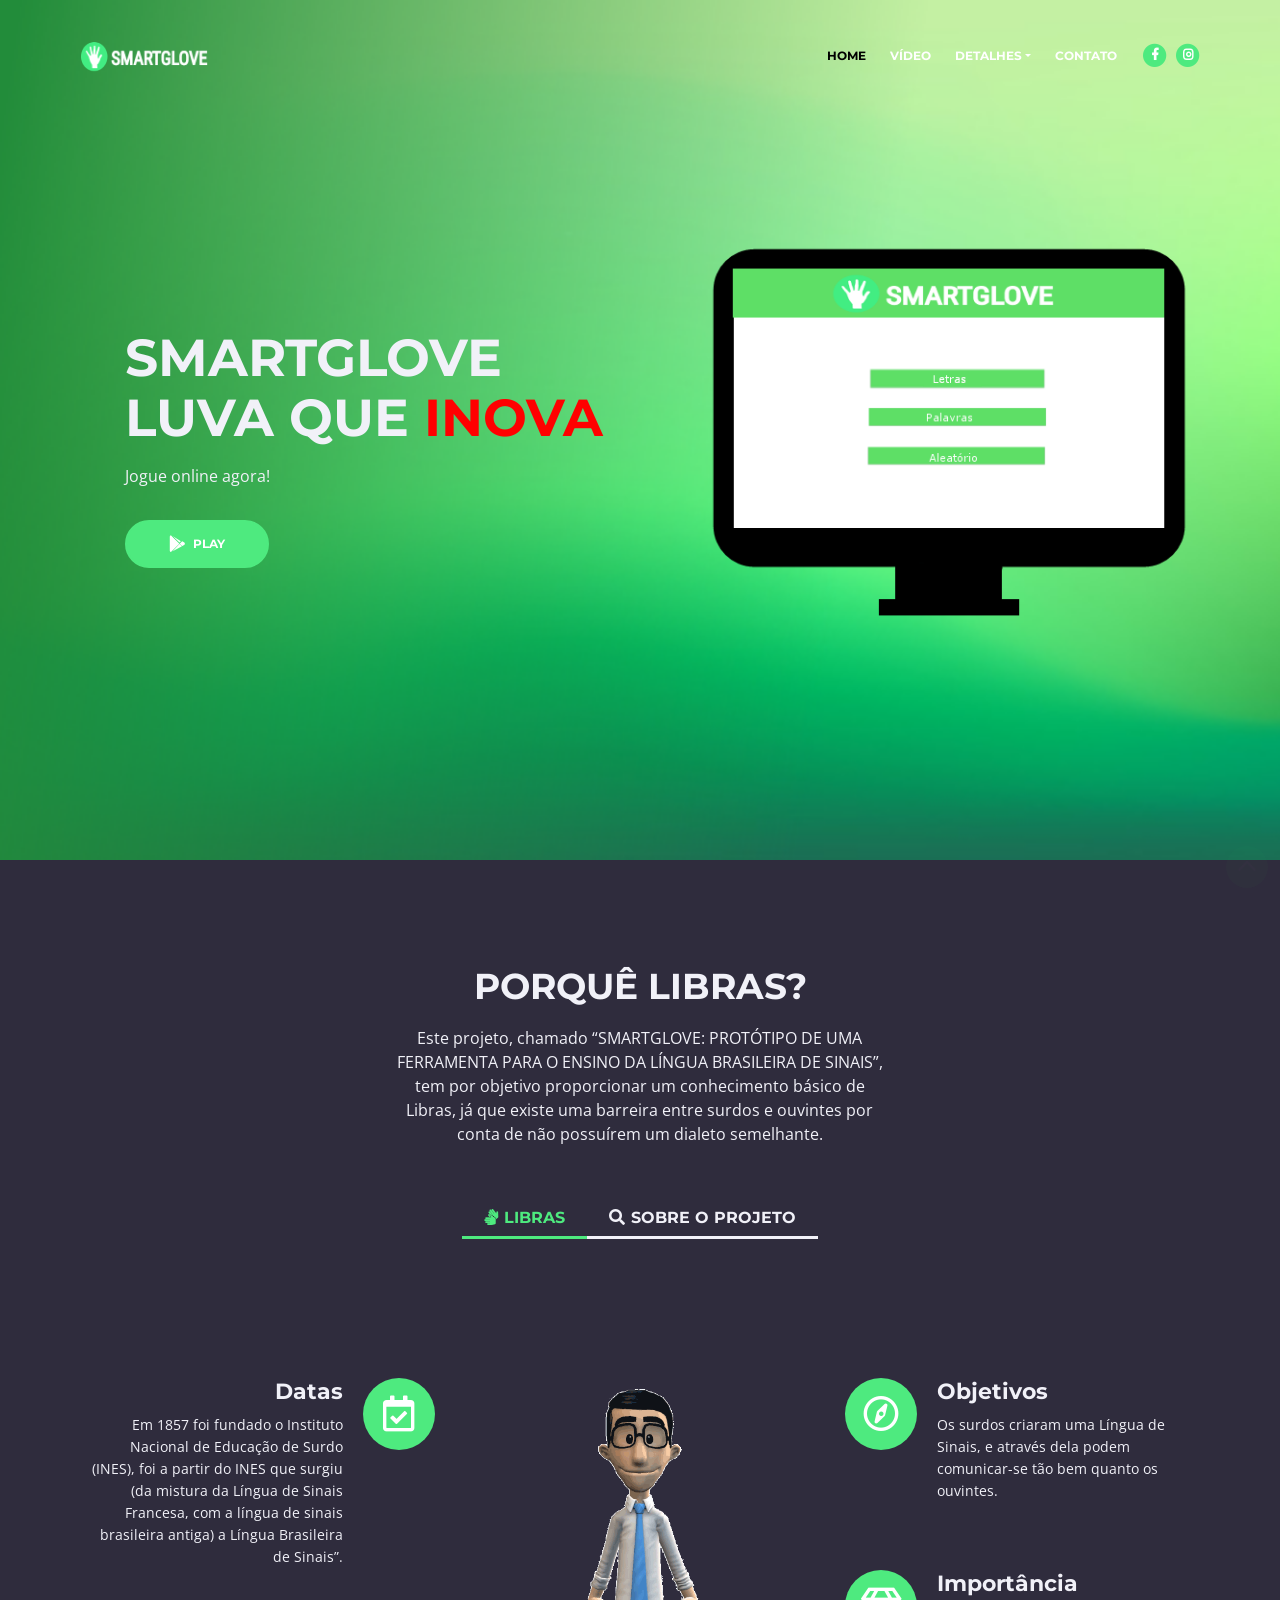
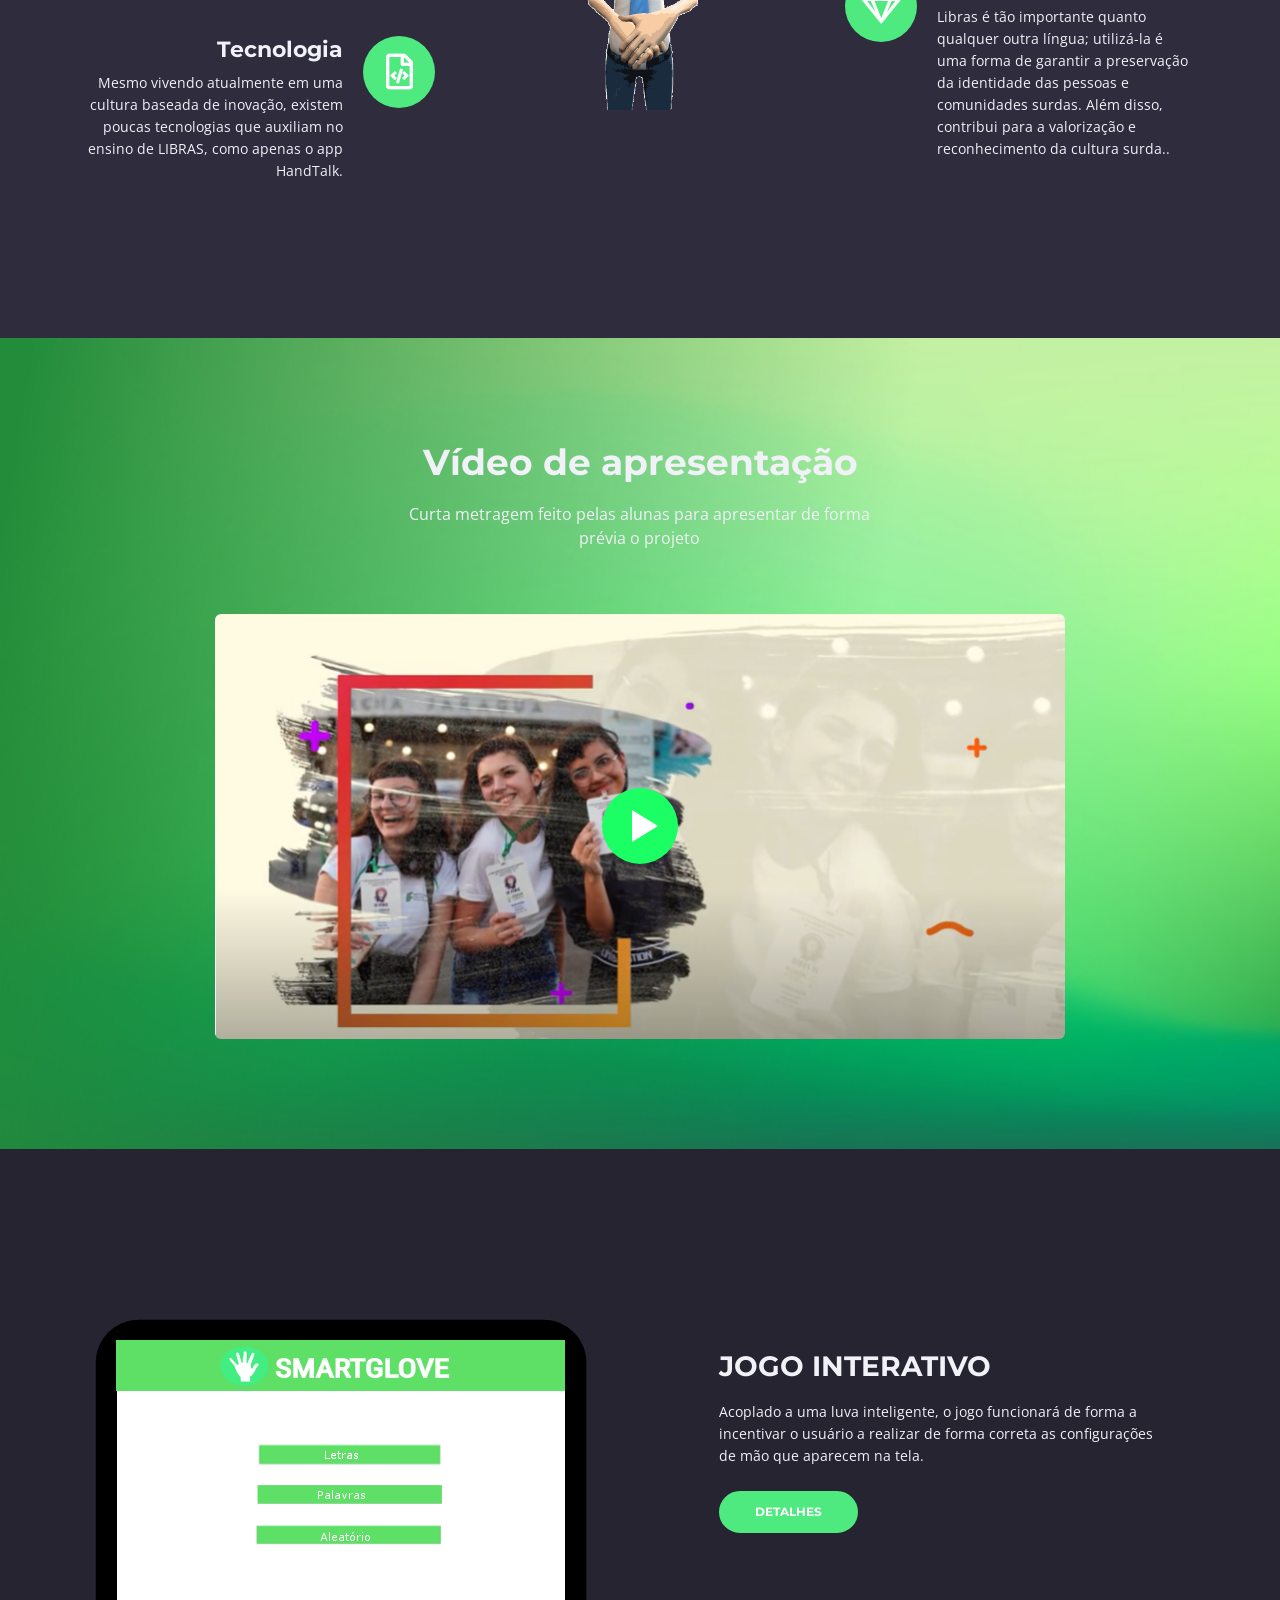
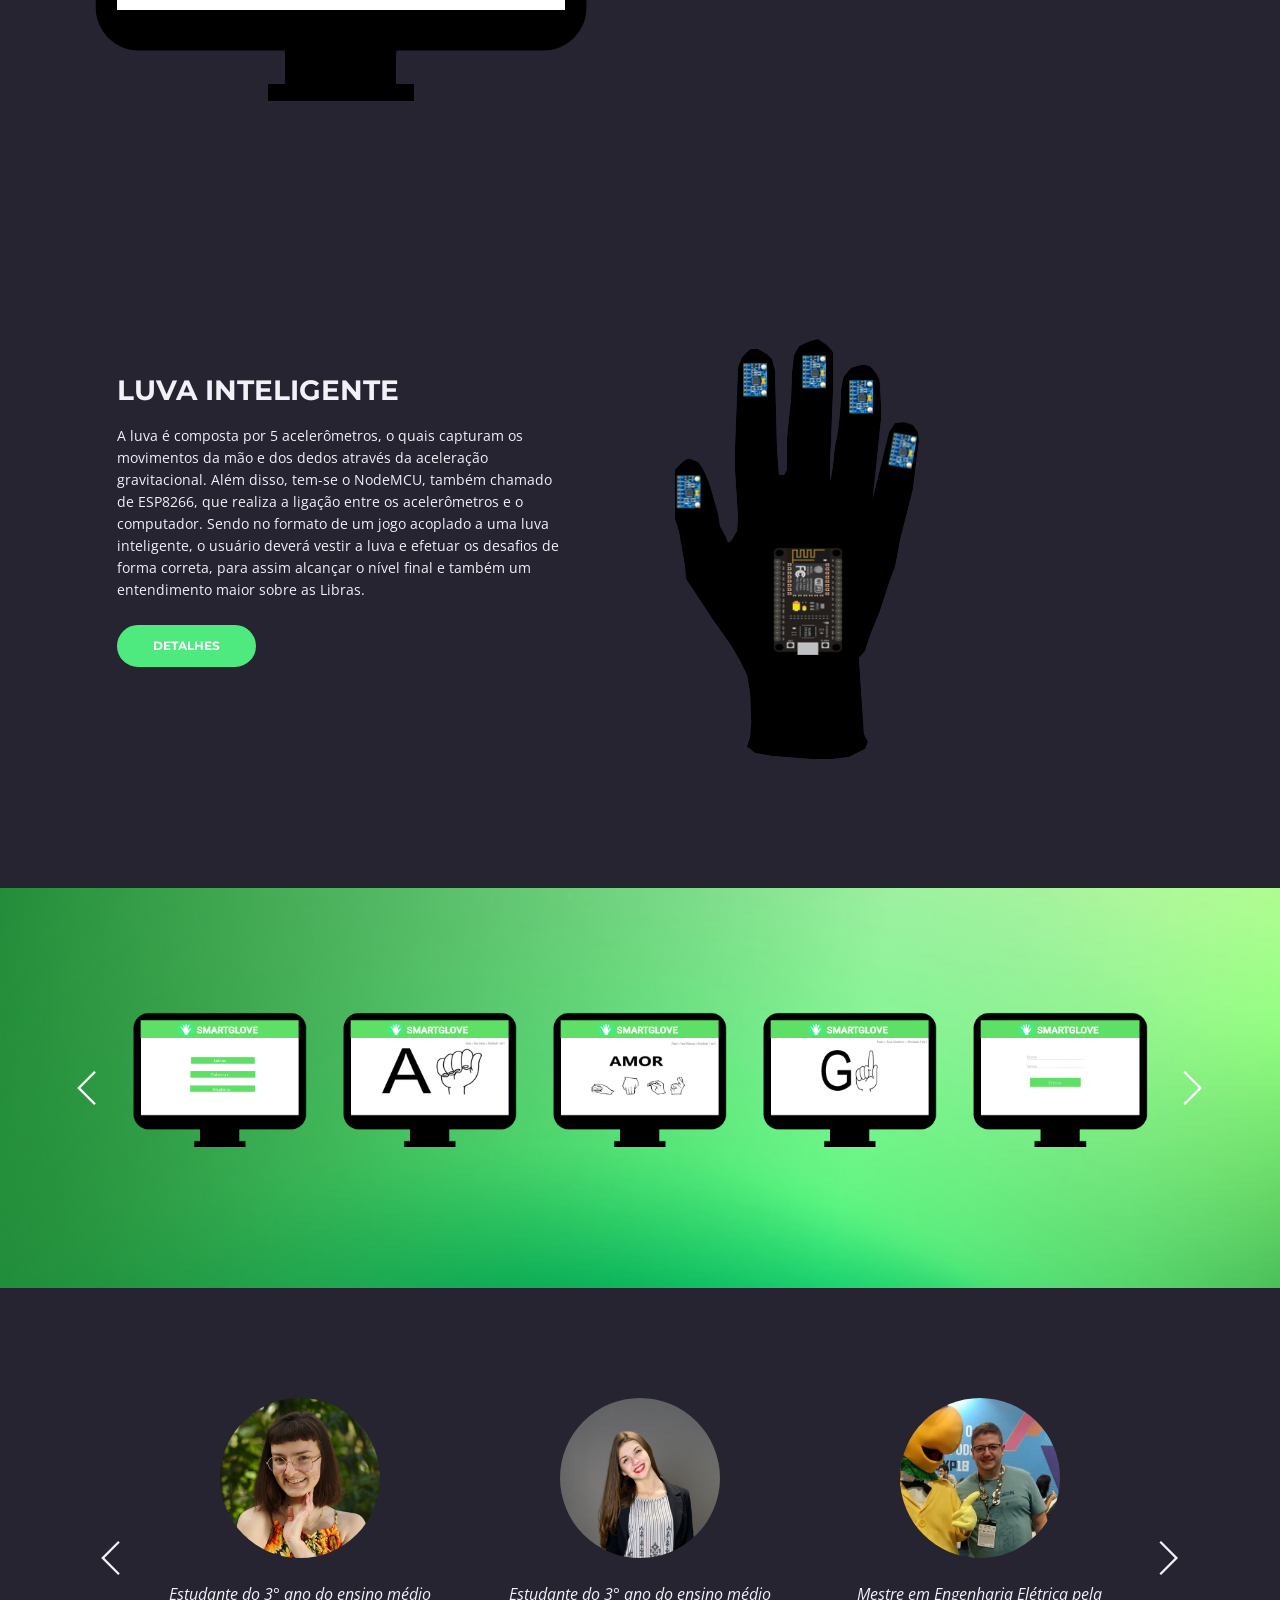
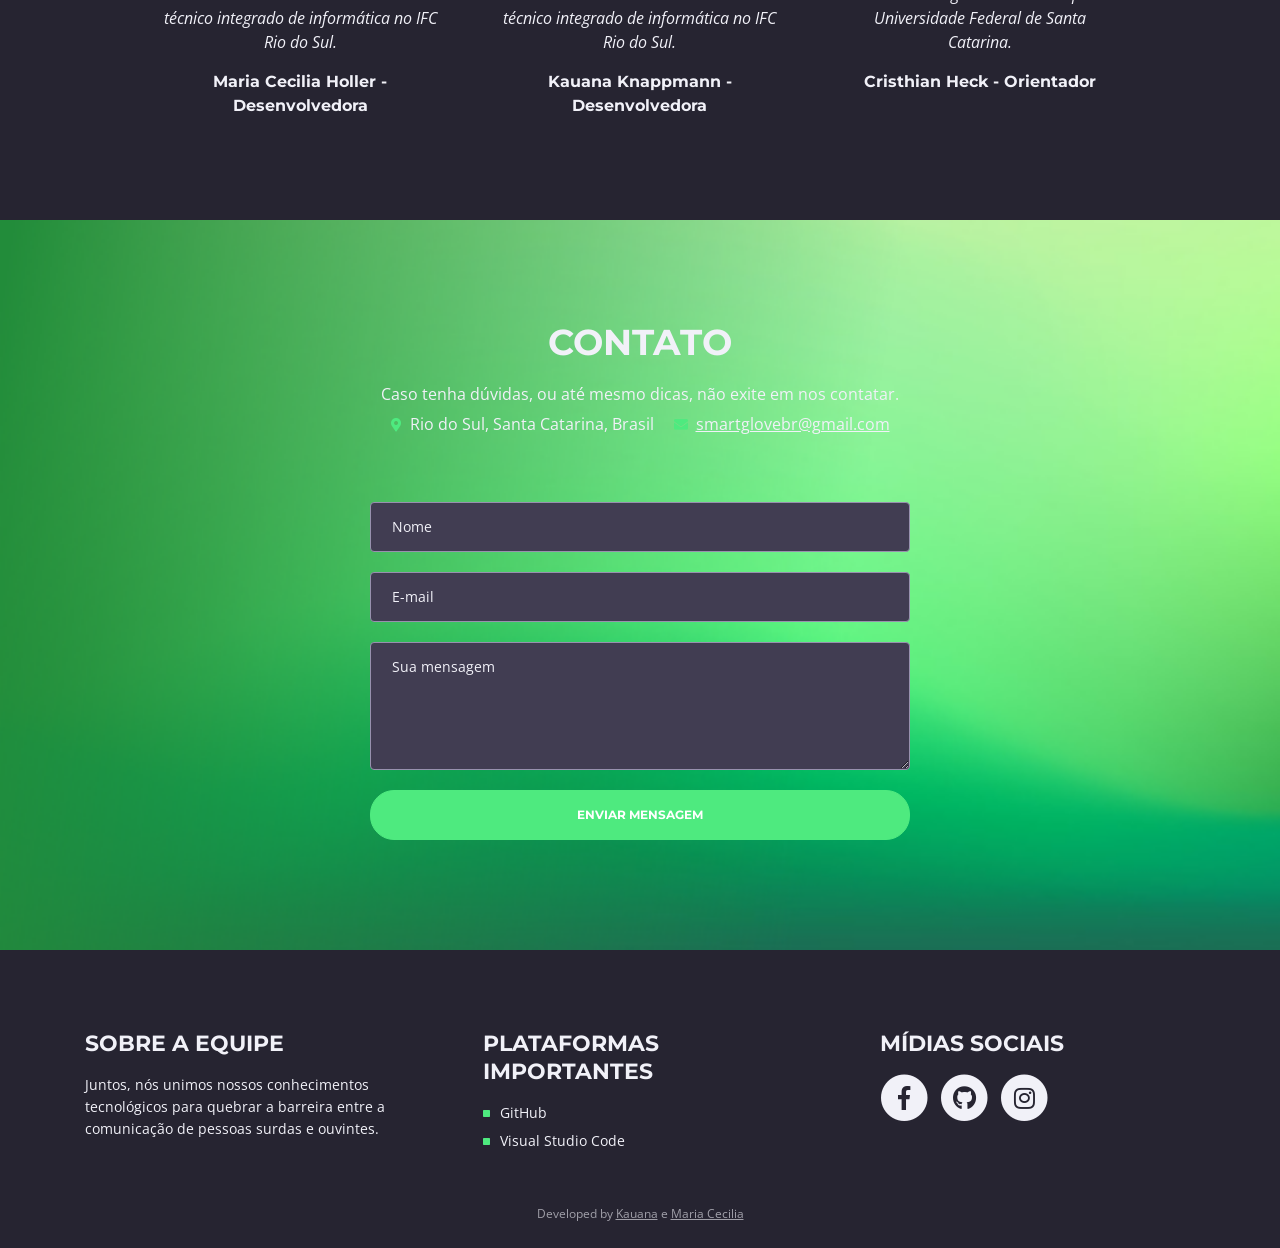
==== index.html @ 03b2d1e7 "TASK00082 teste" ====
﻿<!DOCTYPE html>
<html lang="pt-br">
<head>
    <meta charset="utf-8">
    <meta name="viewport" content="width=device-width, initial-scale=1, shrink-to-fit=no">

    <!-- SEO Meta Tags -->
    <meta name="description" content="Free mobile app HTML landing page template to help you build a great online presence for your app which will convert visitors into users">
    <meta name="author" content="Inovatik">

    <!-- OG Meta Tags to improve the way the post looks when you share the page on LinkedIn, Facebook, Google+ -->
	<meta property="og:site_name" content="" /> <!-- website name -->
	<meta property="og:site" content="" /> <!-- website link -->
	<meta property="og:title" content=""/> <!-- title shown in the actual shared post -->
	<meta property="og:description" content="" /> <!-- description shown in the actual shared post -->
	<meta property="og:image" content="" /> <!-- image link, make sure it's jpg -->
	<meta property="og:url" content="" /> <!-- where do you want your post to link to -->
	<meta property="og:type" content="article" />

    <!-- Website Title -->
    <title>SMARTGLOVE</title>

    <!-- Styles -->
    <link href="https://fonts.googleapis.com/css?family=Montserrat:400,600,700" rel="stylesheet">
    <link href="https://fonts.googleapis.com/css?family=Open+Sans:400,400i,700,700i" rel="stylesheet">
    <link href="css/bootstrap.css" rel="stylesheet">
    <link href="css/fontawesome-all.css" rel="stylesheet">
    <link href="css/swiper.css" rel="stylesheet">
	<link href="css/magnific-popup.css" rel="stylesheet">
	<link href="css/styles.css" rel="stylesheet">

	<!-- Favicon  -->
    <link rel="icon" href="images/Detalhes/GloveLogo.png">
</head>
<body data-spy="scroll" data-target=".fixed-top">

    <!-- Preloader -->
	<div class="spinner-wrapper">
        <div class="spinner">
            <div class="bounce1"></div>
            <div class="bounce2"></div>
            <div class="bounce3"></div>
        </div>
    </div>
    <!-- end of preloader -->


    <!-- Navbar -->
    <nav class="navbar navbar-expand-md navbar-dark navbar-custom fixed-top">
        <!-- Text Logo - Use this if you don't have a graphic logo -->
        <!-- <a class="navbar-brand logo-text page-scroll" href="index.html">Leno</a> -->

        <!-- Image Logo -->
        <a class="navbar-brand logo-image" href="index.html"><img src="images/LogoSite.png" alt="alternative" width="5000px"></a>

        <!-- Mobile Menu Toggle Button -->
        <button class="navbar-toggler" type="button" data-toggle="collapse" data-target="#navbarsExampleDefault" aria-controls="navbarsExampleDefault" aria-expanded="false" aria-label="Toggle navigation">
            <span class="navbar-toggler-awesome fas fa-bars"></span>
            <span class="navbar-toggler-awesome fas fa-times"></span>
        </button>
        <!-- end of mobile menu toggle button -->

        <div class="collapse navbar-collapse" id="navbarsExampleDefault">
            <ul class="navbar-nav ml-auto">
                <li class="nav-item">
                    <a class="nav-link page-scroll" href="#header">HOME <span class="sr-only">(current)</span></a>
                </li>
                <!-- <li class="nav-item">
                    <a class="nav-link page-scroll" href="#features">DETALHES</a>
                </li> -->
                <li class="nav-item">
                    <a class="nav-link page-scroll" href="#preview">VÍDEO</a>
                </li>

                <!-- Dropdown Menu -->
                <li class="nav-item dropdown">
                    <a class="nav-link dropdown-toggle page-scroll" href="#details" id="navbarDropdown" role="button" aria-haspopup="true" aria-expanded="false">DETALHES</a>
                    <div class="dropdown-menu" aria-labelledby="navbarDropdown">
                        <!-- <a class="dropdown-item" href="galeria.html"><span class="item-text">GALERIA</span></a> -->
                        <div class="dropdown-items-divide-hr"></div>
                        <a class="dropdown-item" href="Jogo/homeJogo.html"><span class="item-text">JOGAR</span></a>
                    </div>
                </li>
                <!-- end of dropdown menu -->

                <li class="nav-item">
                    <a class="nav-link page-scroll" href="#contact">CONTATO</a>
                </li>
            </ul>
            <span class="nav-item social-icons">
                <span class="fa-stack">
                    <a href="https://www.facebook.com/smartglovebr/">
                        <i class="fas fa-circle fa-stack-2x"></i>
                        <i class="fab fa-facebook-f fa-stack-1x"></i>
                    </a>
                </span>
                <span class="fa-stack">
                    <a href="https://www.instagram.com/smartglovebr/?hl=pt-br">
                        <i class="fas fa-circle fa-stack-2x"></i>
                        <i class="fab fa-instagram fa-stack-1x"></i>
                    </a>
                </span>
            </span>
        </div>
    </nav> <!-- end of navbar -->
    <!-- end of navbar -->


    <!-- Header -->
    <header id="header" class="header">
        <div class="header-content">
            <div class="container">
                <div class="row">
                    <div class="col-lg-6">
                        <div class="text-container">
                            <h1>SMARTGLOVE <br>LUVA QUE <span id="js-rotating" style="color:red;">EDUCA, INOVA, AJUDA</span></h1>
                            <p class="p-large">Jogue online agora!</p><!--SMARTGLOVE é uma luva que auxilía no ensino da Língua Brasileira de Sinais através de um jogo. -->
                            <a class="btn-solid-lg page-scroll" href="Jogo/homeJogo.html"><i class="fab fa-google-play"></i>PLAY</a>
                        </div>
                    </div> <!-- end of col -->
                    <div class="col-lg-6">
                        <div class="image-container">
                            <img class="img-fluid" src="images/Detalhes/teste2.jpg" alt="alternative" width="3000px">
                        </div> <!-- end of image-container -->
                    </div> <!-- end of col -->
                </div> <!-- end of row -->
            </div> <!-- end of container -->
        </div> <!-- end of header-content -->
    </header> <!-- end of header -->
    <!-- end of header -->


    <!-- Features -->
    <div id="features" class="tabs">
        <div class="container">
            <div class="row">
                <div class="col-lg-12">
                    <h2>PORQUÊ LIBRAS?</h2>
                    <div class="p-heading p-large">Este projeto, chamado “SMARTGLOVE: PROTÓTIPO DE UMA FERRAMENTA PARA O ENSINO DA LÍNGUA BRASILEIRA DE SINAIS”, tem por objetivo proporcionar um conhecimento básico de Libras, já que existe uma barreira entre surdos e ouvintes por conta de não possuírem um dialeto semelhante. </div>
                </div> <!-- end of col -->
            </div> <!-- end of row -->
            <div class="row">

                <!-- Tabs Links -->
                <ul class="nav nav-tabs" id="lenoTabs" role="tablist">
                    <li class="nav-item">
                        <a class="nav-link active" id="nav-tab-1" data-toggle="tab" href="#tab-1" role="tab" aria-controls="tab-1" aria-selected="true"><i class="fas fa-sign-language"></i>LIBRAS</a>
                    </li>
                    <li class="nav-item">
                        <a class="nav-link" id="nav-tab-2" data-toggle="tab" href="#tab-2" role="tab" aria-controls="tab-2" aria-selected="false"><i class="fas fa-search"></i>SOBRE O PROJETO</a>
                    </li>
                </ul>
                <!-- end of tabs links -->


                <!-- Tabs Content-->
                <div class="tab-content" id="lenoTabsContent">

                    <!-- Tab -->
                    <div class="tab-pane fade show active" id="tab-1" role="tabpanel" aria-labelledby="tab-1">
                        <div class="container">
                            <div class="row">

                                <!-- Icon Cards Pane -->
                                <div class="col-lg-4">
                                    <div class="card left-pane first">
                                        <div class="card-body">
                                            <div class="text-wrapper">
                                                <h4 class="card-title">Datas</h4>
                                                <p>Em 1857 foi fundado o Instituto Nacional de Educação de Surdo (INES), foi a partir do INES que surgiu (da mistura da Língua de Sinais Francesa, com a língua de sinais brasileira antiga) a Língua Brasileira de Sinais”.</p>
                                            </div>
                                            <div class="card-icon">
                                                <i class="far fa-calendar-check"></i>
                                            </div>
                                        </div>
                                    </div>
                                    <div class="card left-pane">
                                        <div class="card-body">
                                            <div class="text-wrapper">
                                                <h4 class="card-title">Tecnologia</h4>
                                                <p>Mesmo vivendo atualmente em uma cultura baseada de inovação, existem poucas tecnologias que auxiliam no ensino de LIBRAS, como apenas o app HandTalk.</p>
                                            </div>
                                            <div class="card-icon">
                                                <i class="far fa-file-code"></i>
                                            </div>
                                        </div>
                                    </div>
                                </div>
                                <!-- end of icon cards pane -->

                                <!-- Image Pane -->
                                <div class="col-lg-4">
                                    <br><br><br>
                                    <img class="img-fluid" src="images/Detalhes/source.gif" alt="alternative">
                                </div>
                                <!-- end of image pane -->

                                <!-- Icon Cards Pane -->
                                <div class="col-lg-4">
                                    <div class="card right-pane first">
                                        <div class="card-body">
                                            <div class="card-icon">
                                                <i class="far fa-compass"></i>
                                            </div>
                                            <div class="text-wrapper">
                                                <h4 class="card-title">Objetivos</h4>
                                                <p>Os surdos criaram uma Língua de Sinais, e através dela podem comunicar-se tão bem quanto os ouvintes.</p>
                                            </div>
                                        </div>
                                    </div>
                                    <div class="card right-pane">
                                        <div class="card-body">
                                            <div class="card-icon">
                                                <i class="far fa-gem"></i>
                                            </div>
                                            <div class="text-wrapper">
                                                <h4 class="card-title">Importância</h4>
                                                <p>Libras é tão importante quanto qualquer outra língua; utilizá-la é uma forma de garantir a preservação da identidade das pessoas e comunidades surdas. Além disso, contribui para a valorização e reconhecimento da cultura surda..</p>
                                            </div>
                                        </div>
                                    </div>
                                </div>
                                <!-- end of icon cards pane -->

                            </div> <!-- end of row -->
                        </div> <!-- end of container -->
                    </div> <!-- end of tab-pane -->
                    <!-- end of tab -->

                    <!-- Tab -->
                    <div class="tab-pane fade" id="tab-2" role="tabpanel" aria-labelledby="tab-2">
                        <div class="container">
                            <div class="row">

                                <!-- Image Pane -->
                                <div class="col-md-4">
                                    <br><br><br><br><br><br>
                                    <img class="img-fluid" src="images/FotoDuplaStand.jpg" alt="alternative">
                                </div>
                                <!-- end of image pane -->

                                <!-- Text And Icon Cards Area -->
                                <div class="col-md-8">
                                    <div class="text-area">
                                        <h3>SMARTGLOVE NA TEORIA E NA PRÁTICA</h3>
                                        <p>Visto que é evidente a necessidade do ensinamento da Língua Brasileira de Sinais, o projeto trata como desafio principal auxiliar no melhoramento das condições dos estudantes com deficiência auditiva.</p>
                                    </div> <!-- end of text-area -->

                                    <div class="icon-cards-area">
                                            <div class="card">
                                                <div class="card-icon">
                                                    <i class="fas fa-trophy"></i>
                                                </div>
                                                <div class="card-body">
                                                    <h4 class="card-title">Conquistas</h4>
                                                    <p>Participaram em cerca de 7 feiras durante dois anos, ganhando prêmios referentes a mulheres na ciência, e também 2° e 3° lugares na área da Engenharia em feiras como FEBIC, MOSTRATEC, FeNaDANTE, FBJC, entre outras.</p>
                                                </div>
                                            </div>
                                            <div class="card">
                                                <div class="card-icon">
                                                    <i class="far fa-bookmark"></i>
                                                </div>
                                                <div class="card-body">
                                                    <h4 class="card-title">Como funciona</h4>
                                                    <p>Esta ferramenta servirá para proporcionar, de forma educativa, um jogo interativo que funcionará através de uma luva, para que o usuário desenvolver conhecimento básico de Libras.</p>
                                                </div>
                                            </div>
                                            <div class="card">
                                                <div class="card-icon">
                                                    <i class="far fa-calendar-check"></i>
                                                </div>
                                                <div class="card-body">
                                                    <h4 class="card-title">Criação</h4>
                                                    <p>O projeto foi iniciado no ano de 2019, no Instituto Federal Catarinense Campus Rio do Sul. Atualmente ele passa por mudanças na sua funcionalidade por conta da pandemia, deixando de lado o uso da luva.</p>
                                                </div>
                                            </div>
                                            <div class="card">
                                                <div class="card-icon">
                                                    <i class="far fa-file-code"></i>
                                                </div>
                                                <div class="card-body">
                                                    <h4 class="card-title">Desenvolvimento</h4>
                                                    <p>Seu desenvolvimento fez o uso de diferentes ferramentas, como VScode, MySQL, GitHub, Arduino, entre outros.</p>
                                                </div>
                                            </div>
                                    </div> <!-- end of icon cards area -->
                                </div> <!-- end of col-md-8 -->
                                <!-- end of text and icon cards area -->

                            </div> <!-- end of row -->
                        </div> <!-- end of container -->
                    </div> <!-- end of tab-pane -->
                    <!-- end of tab -->


                </div> <!-- end of tab-content -->
                <!-- end of tabs content -->

            </div> <!-- end of row -->
        </div> <!-- end of container -->
    </div> <!-- end of tabs -->
    <!-- end of features -->


    <!-- Video -->
    <div id="preview" class="basic-1">
        <div class="container">
            <div class="row">
                <div class="col-lg-12">
                    <h2>Vídeo de apresentação</h2>
                    <div class="p-heading p-large">Curta metragem feito pelas alunas para apresentar de forma prévia o projeto</div>
                </div> <!-- end of col -->
            </div> <!-- end of row -->
            <div class="row">
                <div class="col-lg-12">

                    <!-- Video Preview -->
                    <div class="image-container">
                        <div class="video-wrapper">
                            <a class="popup-youtube" href="https://www.youtube.com/watch?v=w78BDfuRp3U" data-effect="fadeIn">
                                <img class="img-fluid" src="images/video-frame.jpg" alt="alternative">
                                <span class="video-play-button">
                                    <span></span>
                                </span>
                            </a>
                        </div> <!-- end of video-wrapper -->
                    </div> <!-- end of image-container -->
                    <!-- end of video preview -->

                </div> <!-- end of col -->
            </div> <!-- end of row -->
        </div> <!-- end of container -->
    </div> <!-- end of basic-1 -->
    <!-- end of video -->

<!-- Jogo -->
    <!-- Details 1 -->
    <div id="details" class="basic-2">
        <div class="container">
            <div class="row">
                <div class="col-lg-6">
                    <img class="img-fluid" src="images/Detalhes/teste2.jpg" alt="alternative"><!-- apresentação de elementos do jogo -->
                </div> <!-- end of col -->
                <div class="col-lg-6">
                    <div class="text-container">
                        <h3>JOGO INTERATIVO</h3>
                        <p>Acoplado a uma luva inteligente, o jogo funcionará de forma a incentivar o usuário a realizar 
                            de forma correta as configurações de mão que aparecem na tela.</p>
                        <a class="btn-solid-reg popup-with-move-anim" href="#details-lightbox-1">DETALHES</a>
                    </div> <!-- end of text-container -->
                </div> <!-- end of col -->
            </div> <!-- end of row -->
        </div> <!-- end of container -->
    </div> <!-- end of basic-2 -->
    <!-- end of details 1 -->

<!-- Luva -->
    <!-- Details 2 -->
    <div class="basic-3">
        <div class="second">
            <div class="container">
                <div class="row">
                    <div class="col-lg-6">
                        <div class="text-container">
                            <h3>LUVA INTELIGENTE</h3>
                            <p>A luva é composta por 5 acelerômetros, o quais capturam os
                              movimentos da mão e dos dedos através da aceleração gravitacional. Além disso, tem-se  
                              o NodeMCU, também chamado de ESP8266, que realiza a ligação entre os acelerômetros e o computador.
                              Sendo no formato de um jogo acoplado a uma luva inteligente, o usuário deverá vestir a luva e efetuar os desafios de forma correta, para assim alcançar o nível final e também um entendimento maior sobre as Libras.
                            </p>
                            <a class="btn-solid-reg popup-with-move-anim" href="#details-lightbox-2">DETALHES</a>
                        </div> <!-- end of text-container -->
                    </div> <!-- end of col -->
                    <div class="col-lg-6">
                        <img class="img-fluid" src="images/Luva/luvaSemConectores.jpg" alt="alternative">
                    </div> <!-- end of col -->
                </div> <!-- end of row -->
            </div> <!-- end of container -->
        </div> <!-- end of second -->
    </div> <!-- end of basic-3 -->
    <!-- end of details 2 -->

    <!-- Details Lightboxes -->
	<!-- Lightbox -->
	<div id="details-lightbox-1" class="lightbox-basic zoom-anim-dialog mfp-hide">
		<div class="row">
			<button title="Close (Esc)" type="button" class="mfp-close x-button">×</button>
			<div class="col-lg-6">
				<h3>Nível Alfabeto</h3>
				<hr>
                <p>Alfabeto é nome escolhido para representar o nível fácil do jogo. Nele serão proporcionadas letras do alfabeto manual em Libras para que o jogador aprenda o essencial.</p>
                <ul>
                    <li>
                        <p>O jogador deverá efetuar 5 configurações corretamente para passar de nível.</p>
                    </li>
                </ul>
                <img class="img-fluid" src="images/Detalhes/teste3.png" style="width: 70%; display: block; margin-left: auto; margin-right: auto " alt="alternative">
            </div>

            <div class="col-lg-6">
                    <h3>Nível Palavras</h3>
                    <hr>
                    <p>Palavras será o nível mediano de complexibilidade, onde o jogo fará com que o jogador exerça o uso das letras aprendidas no nível anterior para formar palavras.</p>
                    <ul>
                        <li>
                            <p>O jogador deverá efetuar 5 palavras corretamente para passar de nível.</p>
                        </li>
                    </ul>
                    <img class="img-fluid" src="images/Detalhes/teste4.png" style="width: 70%; display: block; margin-left: auto; margin-right: auto " alt="alternative">
            </div>

			<div class="col-lg-12">
            
                <h3>Nível Aleatório</h3>
                <hr>
                <p>No último nível o jogo exibirá tanto letras quanto palavras, exigindo um esforço e atenção maior do jogador para concluir sua partida.</p>
                <br>
                <ul>
                    <li>
                        <p>Com isso, torna-se possível avaliar o desempenho dos jogadores no reconhecimento 
                            de sinais, trazendo a existência de uma interação entre pessoas com diferentes 
                            características comunicativas.
                        </p>
                    </li>
                </ul>
                
              
                
                <img class="img-fluid" class="col-lg-6" src="images/Detalhes/teste5.png" style="width: 50%; display: block; margin-left: auto; margin-right: auto " alt="alternative">
                
                
            </div>
		</div> <!-- end of row -->
    </div> <!-- end of lightbox-basic -->
    <!-- end of lightbox -->

    <!-- Lightbox -->
    <div id="details-lightbox-2" class="lightbox-basic zoom-anim-dialog mfp-hide">
		<div class="row">
			<button title="Close (Esc)" type="button" class="mfp-close x-button">×</button>
			<div class="col-lg-6">
                
            <!-- </div> 
            <div class="col-lg-6"> -->
                <h3>Acelerômetro</h3>
				<hr>
                <p>Este componete detecta a posição e os movimentos da mão e dos dedos do usuário da luva.</p>
                <ul>
                    <li>
                        <p>Para o projeto foi necessário a utilização de 5 acelerômetros.</p>
                    </li>
                </ul>
                <img class="img-fluid" src="images/acelerometro.png" style="width: 30%; display: block; margin-left: auto; margin-right: auto " alt="alternative">
                </div>
			<div class="col-lg-6">
				
               
			
                <h3>NodeMCU - ESP8266</h3>
                <hr>
                <p>Este componente interliga os 5 acelerômetros com o computador.</p>
                <br>
                <ul>
                    <li>
                        <p>No futuro, o componente será conectado via WiFi, evitando o uso do cabo USB e podendo carregar consigo uma fonte de energia.</p>
                    </li>
                </ul>
            
                
                <img class="img-fluid" src="images/nodemcu.png" style="width: 50%; display: block; margin-left: auto; margin-right: auto " alt="alternative">
            </div>
		</div> <!-- end of row -->
    </div> <!-- end of lightbox-basic -->
    <!-- end of lightbox -->
    <!-- end of details lightboxes -->


    <!-- Screenshots -->
    <div class="slider-2">
        <div class="container">
            <div class="row">
                <div class="col-lg-12">

                    <!-- Image Slider -->
                    <div class="slider-container">
                        <div class="swiper-container image-slider">
                            <div class="swiper-wrapper">

                                <!-- Slide de passos a serem seguidos-->
                                <div class="swiper-slide">
                                    <a href="images/Detalhes/teste1.png" class="popup-link"  data-effect="fadeIn"><!--screenshot-1.png-->
                                        <img class="img-fluid" src="images/Detalhes/teste1.png" alt="alternative">
                                    </a>
                                </div>
                                <!-- end of slide -->

                                <!-- Slide -->
                                <div class="swiper-slide">
                                    <a href="images/Detalhes/teste2.jpg" class="popup-link" data-effect="fadeIn"><!--screenshot-2.png-->
                                        <img class="img-fluid" src="images/Detalhes/teste2.jpg" alt="alternative">
                                    </a>
                                </div>
                                <!-- end of slide -->

                                <!-- Slide -->
                                <div class="swiper-slide">
                                    <a href="images/Detalhes/teste3.png" class="popup-link" data-effect="fadeIn"><!--screenshot-3.png-->
                                        <img class="img-fluid" src="images/Detalhes/teste3.png" alt="alternative">
                                    </a>
                                </div>
                                <!-- end of slide -->

                                <!-- Slide -->
                                <div class="swiper-slide">
                                    <a href="images/Detalhes/teste4.png" class="popup-link" data-effect="fadeIn"><!--screenshot-4.png-->
                                        <img class="img-fluid" src="images/Detalhes/teste4.png" alt="alternative">
                                    </a>
                                </div>
                                <!-- end of slide -->

                                <!-- Slide -->
                                <div class="swiper-slide">
                                    <a href="images/Detalhes/teste5.png" class="popup-link" data-effect="fadeIn"><!--screenshot-5.png-->
                                        <img class="img-fluid" src="images/Detalhes/teste5.png" alt="alternative">
                                    </a>
                                </div>
                                <!-- end of slide -->

                                <!-- Slide de passos a serem seguidos-->
                                <div class="swiper-slide">
                                    <a href="images/Detalhes/teste1.png" class="popup-link"  data-effect="fadeIn"><!--screenshot-1.png-->
                                        <img class="img-fluid" src="images/Detalhes/teste1.png" alt="alternative">
                                    </a>
                                </div>
                                <!-- end of slide -->

                                <!-- Slide -->
                                <div class="swiper-slide">
                                    <a href="images/Detalhes/teste2.jpg" class="popup-link" data-effect="fadeIn"><!--screenshot-2.png-->
                                        <img class="img-fluid" src="images/Detalhes/teste2.jpg" alt="alternative">
                                    </a>
                                </div>
                                <!-- end of slide -->

                                <!-- Slide -->
                                <div class="swiper-slide">
                                    <a href="images/Detalhes/teste3.png" class="popup-link" data-effect="fadeIn"><!--screenshot-3.png-->
                                        <img class="img-fluid" src="images/Detalhes/teste3.png" alt="alternative">
                                    </a>
                                </div>
                                <!-- end of slide -->

                                <!-- Slide -->
                                <div class="swiper-slide">
                                    <a href="images/Detalhes/teste4.png" class="popup-link" data-effect="fadeIn"><!--screenshot-4.png-->
                                        <img class="img-fluid" src="images/Detalhes/teste4.png" alt="alternative">
                                    </a>
                                </div>
                                <!-- end of slide -->

                                <!-- Slide -->
                                <div class="swiper-slide">
                                    <a href="images/Detalhes/teste5.png" class="popup-link" data-effect="fadeIn"><!--screenshot-5.png-->
                                        <img class="img-fluid" src="images/Detalhes/teste5.png" alt="alternative">
                                    </a>
                                </div>
                                <!-- end of slide -->

                            </div> <!-- end of swiper-wrapper -->

                            <!-- Add Arrows -->
                            <div class="swiper-button-next"></div>
                            <div class="swiper-button-prev"></div>
                            <!-- end of add arrows -->

                        </div> <!-- end of swiper-container -->
                    </div> <!-- end of slider-container -->
                    <!-- end of image slider -->

                </div> <!-- end of col -->
            </div> <!-- end of row -->
        </div> <!-- end of container -->
    </div> <!-- end of slider-2 -->
    <!-- end of screenshots -->


    <!-- Testimonials -->
    <div class="slider-1">
        <div class="container">
            <div class="row">
                <div class="col-lg-12">

                    <!-- Card Slider -->
                    <div class="slider-container">
                        <div class="swiper-container card-slider">
                            <div class="swiper-wrapper">

                                <!-- Slide -->
                                <div class="swiper-slide">
                                    <div class="card">
                                        <img class="card-image" src="images/Participantes/testimonial-1.jpg" alt="alternative">
                                        <div class="card-body">
                                            <p class="testimonial-text">Estudante do 3° ano do ensino médio técnico integrado de informática no IFC Rio do Sul.</p>
                                            <p class="testimonial-author">Maria Cecilia Holler - Desenvolvedora</p>
                                        </div>
                                    </div>
                                </div> <!-- end of swiper-slide -->
                                <!-- end of slide -->

                                <!-- Slide -->
                                <div class="swiper-slide">
                                    <div class="card">
                                        <img class="card-image" src="images/Participantes/testimonial-2.png" alt="alternative">
                                        <div class="card-body">
                                            <p class="testimonial-text">Estudante do 3° ano do ensino médio técnico integrado de informática no IFC Rio do Sul.</p>
                                            <p class="testimonial-author">Kauana Knappmann - Desenvolvedora</p>
                                        </div>
                                    </div>
                                </div> <!-- end of swiper-slide -->
                                <!-- end of slide -->

                                <!-- Slide -->
                                <div class="swiper-slide">
                                    <div class="card">
                                        <img class="card-image" src="images/Participantes/testimonial-3.jpg" alt="alternative">
                                        <div class="card-body">
                                            <p class="testimonial-text">Mestre em Engenharia Elétrica pela Universidade Federal de Santa Catarina.</p>
                                            <p class="testimonial-author">Cristhian Heck - Orientador</p>
                                        </div>
                                    </div>
                                </div> <!-- end of swiper-slide -->
                                <!-- end of slide -->

                                <!-- Slide -->
                                <div class="swiper-slide">
                                    <div class="card">
                                        <img class="card-image" src="images/Participantes/testimonial-4.jpg" alt="alternative">
                                        <div class="card-body">
                                            <p class="testimonial-text">Técnico em Informática pelo Instituto Federal Catarinense Campus Rio do Sul Unidade Urbana.</p>
                                            <p class="testimonial-author">Daniel Verdi do Amarante - Coorientador</p>
                                        </div>
                                    </div>
                                </div> <!-- end of swiper-slide -->
                                <!-- end of slide -->

                                <!-- Slide -->
                                <div class="swiper-slide">
                                    <div class="card">
                                        <img class="card-image" src="images/Participantes/testimonial-5.jpg" alt="alternative">
                                        <div class="card-body">
                                            <p class="testimonial-text">Doutor em Engenharia Mecânica pela Universidade Federal de Santa Catarina.</p>
                                            <p class="testimonial-author">Eduardo Bidese - Colaborador</p>
                                        </div>
                                    </div>
                                </div> <!-- end of swiper-slide -->
                                <!-- end of slide -->

                                <!-- Slide -->
                                <div class="swiper-slide">
                                    <div class="card">
                                        <img class="card-image" src="images/Participantes/testimonial-6.jpg" alt="alternative">
                                        <div class="card-body">
                                            <p class="testimonial-text">Mestre em Educação pela Universidade do Planalto Catarinense.</p>
                                            <p class="testimonial-author">Marinês Dias Gonçalves - Colaboradora</p>
                                        </div>
                                    </div>
                                </div> <!-- end of swiper-slide -->
                                <!-- end of slide -->

                            </div> <!-- end of swiper-wrapper -->

                            <!-- Add Arrows -->
                            <div class="swiper-button-next"></div>
                            <div class="swiper-button-prev"></div>
                            <!-- end of add arrows -->

                        </div> <!-- end of swiper-container -->
                    </div> <!-- end of slider-container -->
                    <!-- end of card slider -->

                </div> <!-- end of col -->
            </div> <!-- end of row -->
        </div> <!-- end of container -->
    </div> <!-- end of slider-1 -->
    <!-- end of testimonials -->


    <!-- Contact -->
    <div id="contact" class="form">
        <div class="container">
            <div class="row">
                <div class="col-lg-12">
                    <h2>CONTATO</h2>
                    <ul class="list-unstyled li-space-lg">
                        <li class="address">Caso tenha dúvidas, ou até mesmo dicas, não exite em nos contatar.</li>
                        <li><i class="fas fa-map-marker-alt"></i>Rio do Sul, Santa Catarina, Brasil</li>
                        <li><i class="fas fa-envelope"></i><a class="blue" href="mailto:smartglovebr@gmail.com">smartglovebr@gmail.com</a></li>
                    </ul>
                </div> <!-- end of col -->
            </div> <!-- end of row -->
            <div class="row">
                <div class="col-lg-6 offset-lg-3">

                    <!-- Contact Form -->
                    <form id="contactForm" data-toggle="validator" data-focus="false">
                        <div class="form-group">
                            <input type="text" class="form-control-input" id="cname" required>
                            <label class="label-control" for="cname">Nome</label>
                            <div class="help-block with-errors"></div>
                        </div>
                        <div class="form-group">
                            <input type="email" class="form-control-input" id="cemail" required>
                            <label class="label-control" for="cemail">E-mail</label>
                            <div class="help-block with-errors"></div>
                        </div>
                        <div class="form-group">
                            <textarea class="form-control-textarea" id="cmessage" required></textarea>
                            <label class="label-control" for="cmessage">Sua mensagem</label>
                            <div class="help-block with-errors"></div>
                        </div>
                        <div class="form-group">
                            <button type="submit" class="form-control-submit-button">ENVIAR MENSAGEM</button>
                        </div>
                        <div class="form-message">
                            <div id="cmsgSubmit" class="h3 text-center hidden"></div>
                        </div>
                    </form>
                    
                    <!-- end of contact form -->

                </div> <!-- end of col -->
            </div> <!-- end of row -->
        </div> <!-- end of container -->
    </div> <!-- end of form -->
    <!-- end of contact -->


    <!-- Footer -->
    <div class="footer">
        <div class="container">
            <div class="row">
                <div class="col-md-4">
                    <div class="footer-col">
                        <h4>SOBRE A EQUIPE</h4>
                        <p>Juntos, nós unimos nossos conhecimentos tecnológicos para quebrar a barreira entre a comunicação de pessoas surdas e ouvintes.</p>
                    </div>
                </div> <!-- end of col -->
                <div class="col-md-4">
                    <div class="footer-col middle">
                        <h4>PLATAFORMAS IMPORTANTES</h4>
                        <ul class="list-unstyled li-space-lg">
                            <li class="media">
                                <i class="fas fa-square"></i>
                                <div class="media-body">GitHub<a class="turquoise"></a></div>
                            </li>
                            <li class="media">
                                <i class="fas fa-square"></i>
                                <div class="media-body">Visual Studio Code<a class="turquoise"></a></div>
                            </li>
                        </ul>
                    </div>
                </div> <!-- end of col -->
                <div class="col-md-4">
                    <div class="footer-col last">
                        <h4>MÍDIAS SOCIAIS</h4>
                        <span class="fa-stack">
                            <a href="https://www.facebook.com/smartglovebr/">
                                <i class="fas fa-circle fa-stack-2x"></i>
                                <i class="fab fa-facebook-f fa-stack-1x"></i>
                            </a>
                        </span>
                        <span class="fa-stack">
                            <a href="https://github.com/maariaceciliaholler/TCC">
                                <i class="fas fa-circle fa-stack-2x"></i>
                                <i class="fab fa-github fa-stack-1x"></i>
                            </a>
                        </span>
                        <span class="fa-stack">
                            <a href="https://www.instagram.com/smartglovebr/?hl=pt-br">
                                <i class="fas fa-circle fa-stack-2x"></i>
                                <i class="fab fa-instagram fa-stack-1x"></i>
                            </a>
                        </span>
                    </div>
                </div> <!-- end of col -->
            </div> <!-- end of row -->
        </div> <!-- end of container -->
    </div> <!-- end of footer -->
    <!-- end of footer -->


    <!-- Copyright -->
    <div class="copyright">
        <div class="container">
            <div class="row">
                <div class="col-lg-12">
                    <p class="p-small">Developed by <a href="https://www.linkedin.com/in/kauana-k-5015b8113/">Kauana</a> e <a href="https://www.linkedin.com/in/maria-cecilia-holler-5ab5831a3/">Maria Cecilia</a></p>
                </div> <!-- end of col -->
            </div> <!-- enf of row -->
        </div> <!-- end of container -->
    </div> <!-- end of copyright -->
    <!-- end of copyright -->


    <!-- Scripts -->
    <script src="js/jquery.min.js"></script> <!-- jQuery for Bootstrap's JavaScript plugins -->
    <script src="js/popper.min.js"></script> <!-- Popper tooltip library for Bootstrap -->
    <script src="js/bootstrap.min.js"></script> <!-- Bootstrap framework -->
    <script src="js/jquery.easing.min.js"></script> <!-- jQuery Easing for smooth scrolling between anchors -->
    <script src="js/swiper.min.js"></script> <!-- Swiper for image and text sliders -->
    <script src="js/jquery.magnific-popup.js"></script> <!-- Magnific Popup for lightboxes -->
    <script src="js/morphext.min.js"></script> <!-- Morphtext rotating text in the header -->
    <script src="js/validator.min.js"></script> <!-- Validator.js - Bootstrap plugin that validates forms -->
    <script src="js/scripts.js"></script> <!-- Custom scripts -->
</body>
</html>
---- css/styles.css ----
/* Template: Juno - Multipurpose Landing Page Pack
   Author: InovatikThemes
   Created: Mar 2019
   Description: Master CSS file
*/

/*****************************************
Table Of Contents:

01. General Styles
02. Preloader
03. Navigation
04. Header
05. Features
******************************************/

/*****************************************
Colors:

- Text, navbar links - white #f1f1f8
- Buttons, bullets, icons - turquoise #00c9db
- Navbar - navy #00b338
- Backgrounds - dark denim #262431
- Backgrounds - denim #2f2c3d
******************************************/


/******************************/
/*     01. General Styles     */
/******************************/
body,
html {
    width: 100%;
	height: 100%;
}

body, p {
	color: #f1f1f8/* era usado #cbe8ba(verde)*/;
	font: 400 0.875rem/1.375rem "Open Sans", sans-serif;
}

.p-large {
	color:  #f1f1f8/* era usado #cbe8ba(verde)*/;
	font: 400 1rem/1.5rem "Open Sans", sans-serif;
}

.p-small {
	color:  #f1f1f8/* era usado #cbe8ba(verde)*/;
	font: 400 0.75rem/1.25rem "Open Sans", sans-serif;
}

.p-heading {
	margin-bottom: 3.75rem;
	text-align: center;
}

.li-space-lg li {
	margin-bottom: 0.375rem;
}

.indent {
	padding-left: 1.25rem;
}
.no-padding {
    padding-left: 0;
    padding-right: 0;
}

.no-padding [class^="col-"] {
    padding-left: 0;
    padding-right: 0;
}

/* GALERIA
==================================================*/

portfolio .categories-grid span {
    font-size: 30px;
    margin-bottom: 30px;
    display: inline-block;
}

.portfolio .categories-grid .categories ul li {
    list-style: none;
    margin: 20px 0;
}

.portfolio .categories-grid .categories ul li a {
    display: inline-block;
    color: #60606e;
    padding: 0 10px;
    margin: 0 10px;
    -webkit-transition: all .2s ease-in-out .2s;
    transition: all .2s ease-in-out .2s;
}

.portfolio .categories-grid .categories ul li a:hover,
.portfolio .categories-grid .categories ul li a:focus {
    text-decoration: none;
}

.portfolio .categories-grid .categories ul li a.active {
    margin-left: 0;
    background-color: #28146e;
    padding: 0px 20px;
    color: white;
    border-radius: 25px;
    text-decoration: none;
}

.portfolio_filter {
    padding-left: 0;
}

.portfolio_item {
    position: relative;
    overflow: hidden;
    display: block;
}
/* Este abaixo muda o quadrado que aparece em cima da foto */
.portfolio_item .portfolio_item_hover {
    position: absolute;
    top: 0px;
    left: 0px;
    height: 100%;
    width: 100%;
    background-color: rgba(0, 0, 0, .8);
    -webkit-transform: translate(-100%);
    transform: translate(-100%);
    opacity: 0;
    -webkit-transition: all .2s ease-in-out;
    transition: all .2s ease-in-out;
}
/* Este abaixo muda o que esta escrito no quadrado que aparece em cima da foto */
.portfolio_item .portfolio_item_hover .item_info {
    text-align: center;
    position: absolute;
    top: 50%;
    left: 50%;
    -webkit-transform: translate(-50%, -50%);
    transform: translate(-50%, -50%);
    padding: 10px;
    width: 100%;
    font-weight: bold;
}

.portfolio_item .portfolio_item_hover .item_info span {
    display: block;
    color: #fff;
    font-size: 18px;
    -webkit-transform: translateX(-100px);
    transform: translateX(-100px);
    -webkit-transition: all .2s ease-in-out .2s;
    transition: all .2s ease-in-out .2s;
    opacity: 0;
}

.portfolio_item .portfolio_item_hover .item_info em {
    font-style: normal;
    display: inline-block;
    background-color: #28146e;
    padding: 5px 20px;
    border-radius: 25px;
    color: #333;
    margin-top: 10px;
    -webkit-transform: translateX(-100px);
    transform: translateX(-100px);
    -webkit-transition: all .3s ease-in-out .3s;
    transition: all .3s ease-in-out .3s;
    opacity: 0;
    font-size: 10px;
    letter-spacing: 2px;
}

.portfolio_item:hover .portfolio_item_hover {
    opacity: 1;
    -webkit-transform: translateX(0);
    transform: translateX(0);
}

.portfolio_item:hover .item_info em,
.portfolio_item:hover .item_info span {
    opacity: 1;
    -webkit-transform: translateX(0);
    transform: translateX(0);
}

.portfolio .categories-grid .categories ul li {
    float: left;
}

.portfolio .categories-grid .categories ul li a {
    padding: 0 10px;
    -webkit-transition: all .2s ease-in-out .2s;
    transition: all .2s ease-in-out .2s;
}

.portfolio_filter {
    padding-left: 0;
    display: inline-block;
    margin: 0 auto;
    text-align: center;
    margin-bottom: 50px;
}

.portfolio-inner {
    padding-bottom: 0 !important;
    padding-top: 55px;
}
/* Responsive media queries
==================================================*/
.tamanhoIMG{
  max-width:200px;
  max-height:200px;
  width: auto;
  height: auto;
}
@media (max-width: 991px) {
    .portfolio .categories-grid span {
        margin-bottom: 0;
        text-align: center;
        width: 100%;
    }
    .portfolio .categories-grid .categories ul li {
        text-align: center;
    }
    .portfolio .categories-grid .categories ul li a {
        margin-left: 0;
    }
    .col-md-6 h3 {
        margin-top: 30px;
    }
}

@media only screen and (max-width: 670px) {
    .box-headline {
        font-size: 100px;
    }
    .box-intro h5 {
        font-size: 12px;
    }
    .box-primary-nav a {
        padding: 5px 1em;
        font-size: 14px;
    }
    .box-primary-nav {
        padding: 80px 0 0;
    }
    .box-primary-nav .box-social a {
        font-size: 23px;
    }
    .top-bar h1 {
        font-size: 40px;
        line-height: 30px;
    }
    .portfolio .categories-grid .categories ul li {
        float: none;
    }
}

@media only screen and (max-width: 520px) {
    .box-headline {
        font-size: 80px;
    }
    .box-intro h5 {
        font-size: 12px;
    }
    .main-container {
        padding: 50px 0;
    }
}

@media only screen and (max-width: 420px) {
    .box-headline {
        font-size: 50px;
    }
    .box-intro h5 {
        font-size: 12px;
    }
    .top-bar h1 {
        font-size: 30px;
        line-height: 30px;
    }
}
h1 {
	color: #f1f1f8;
	font: 700 2.5rem/2.875rem "Montserrat", sans-serif;
}

h2 {
	color: #f1f1f8;
	font: 700 2.25rem/2.75rem "Montserrat", sans-serif;
}

h3 {
	color: #f1f1f8;
	font: 700 1.75rem/2.125rem "Montserrat", sans-serif;
}

h4 {
	color: #f1f1f8;
	font: 700 1.375rem/1.75rem "Montserrat", sans-serif;
}

h5 {
	color: #f1f1f8;
	font: 700 1.125rem/1.625rem "Montserrat", sans-serif;
}

h6 {
	color: #f1f1f8;
	font: 700 1rem/1.5rem "Montserrat", sans-serif;
}

a {
	color: #f1f1f8;
	text-decoration: underline;
}

a:hover {
	color: #f1f1f8;
	text-decoration: underline;
}

a.turquoise {
	color: #4eea7f/*#00c9db*/;
}

a.white {
	color: #fff;
}

.testimonial-text {
	font: italic 400 1rem/1.5rem "Open Sans", sans-serif;
}

.testimonial-author {
	font: 700 1rem/1.5rem "Montserrat", sans-serif;
}

.btn-solid-reg {
	display: inline-block;
	padding: 1.1875rem 2.125rem 1.1875rem 2.125rem;
	border: 0.125rem solid #4eea7f/*#00c9db*/;
	border-radius: 2rem;
	background-color: #4eea7f/* #00c9db*/;
	color: #fff;
	font: 700 0.75rem/0 "Montserrat", sans-serif;
	text-decoration: none;
	transition: all 0.2s;
}

.btn-solid-reg:hover {
	background-color: transparent;
	color: #4eea7f/*#00c9db*/;
	text-decoration: none;
}

.btn-solid-lg {
	display: inline-block;
	padding: 1.375rem 2.625rem 1.375rem 2.625rem;
	border: 0.125rem solid #4eea7f/*#00c9db*/;
	border-radius: 2rem;
	background-color: #4eea7f/*#00c9db*/;
	color: #fff;
	font: 700 0.75rem/0 "Montserrat", sans-serif;
	text-decoration: none;
	transition: all 0.2s;
}

.btn-solid-lg:hover {
	background-color: transparent;
	color: #4eea7f/*#00c9db*/;
	text-decoration: none;
}

.btn-solid-lg .fab {
	margin-right: 0.5rem;
	font-size: 1.25rem;
	line-height: 0;
	vertical-align: top;
}

.btn-solid-lg .fab.fa-google-play {
	font-size: 1rem;
}

.btn-outline-reg {
	display: inline-block;
	padding: 1.1875rem 2.125rem 1.1875rem 2.125rem;
	border: 0.125rem solid #4eea7f/*#00c9db*/;
	border-radius: 2rem;
	background-color: transparent;
	color: #4eea7f/* #00c9db*/;
	font: 700 0.75rem/0 "Montserrat", sans-serif;
	text-decoration: none;
	transition: all 0.2s;
}

.btn-outline-reg:hover {
	background-color: #4eea7f/*#00c9db*/;
	color: #fff;
	text-decoration: none;
}

.btn-outline-lg {
	display: inline-block;
	padding: 1.375rem 2.625rem 1.375rem 2.625rem;
	border: 0.125rem solid #4eea7f/*#00c9db*/;
	border-radius: 2rem;
	background-color: transparent;
	color: #4eea7f/*#00c9db*/;
	font: 700 0.75rem/0 "Montserrat", sans-serif;
	text-decoration: none;
	transition: all 0.2s;
}

.btn-outline-lg:hover {
	background-color: #4eea7f/*#00c9db*/;
	color: #fff;
	text-decoration: none;
}

.btn-outline-sm {
	display: inline-block;
	padding: 1rem 1.625rem 0.875rem 1.625rem;
	border: 0.125rem solid #4eea7f/*#00c9db*/;
	border-radius: 2rem;
	background-color: transparent;
	color: #4eea7f/*#00c9db*/;
	font: 700 0.625rem/0 "Montserrat", sans-serif;
	text-decoration: none;
	transition: all 0.2s;
}

.btn-outline-sm:hover {
	background-color: #4eea7f/*#00c9db*/;
	color: #fff;
	text-decoration: none;
}

.form-group {
	position: relative;
	margin-bottom: 1.25rem;
}

.form-group.has-error.has-danger {
	margin-bottom: 0.625rem;
}

.form-group.has-error.has-danger .help-block.with-errors ul {
	margin-top: 0.375rem;
}

.label-control {
	position: absolute;
	top: 0.87rem;
	left: 1.375rem;
	color: #f1f1f8;
	opacity: 1;
	font: 400 0.875rem/1.375rem "Open Sans", sans-serif;
	cursor: text;
	transition: all 0.2s ease;
}

/* IE10+ hack to solve lower label text position compared to the rest of the browsers */
@media screen and (-ms-high-contrast: active), screen and (-ms-high-contrast: none) {
	.label-control {
		top: 0.9375rem;
	}
}

.form-control-input:focus + .label-control,
.form-control-input.notEmpty + .label-control,
.form-control-textarea:focus + .label-control,
.form-control-textarea.notEmpty + .label-control {
	top: 0.125rem;
	opacity: 1;
	font-size: 0.75rem;
	font-weight: 700;
}

.form-control-input,
.form-control-select {
	display: block; /* needed for proper display of the label in Firefox, IE, Edge */
	width: 100%;
	padding-top: 1.0625rem;
	padding-bottom: 0.0625rem;
	padding-left: 1.3125rem;
	border: 1px solid #9791ae;
	border-radius: 0.25rem;
	background-color: #413d52;
	color: #f1f1f8;
	font: 400 0.875rem/1.875rem "Open Sans", sans-serif;
	transition: all 0.2s;
	-webkit-appearance: none; /* removes inner shadow on form inputs on ios safari */
}

.form-control-select {
	padding-top: 0.5rem;
	padding-bottom: 0.5rem;
	height: 3rem;
}

/* IE10+ hack to solve lower label text position compared to the rest of the browsers */
@media screen and (-ms-high-contrast: active), screen and (-ms-high-contrast: none) {
	.form-control-input {
		padding-top: 1.25rem;
		padding-bottom: 0.75rem;
		line-height: 1.75rem;
	}

	.form-control-select {
		padding-top: 0.875rem;
		padding-bottom: 0.75rem;
		height: 3.125rem;
		line-height: 2.125rem;
	}
}

select {
    /* you should keep these first rules in place to maintain cross-browser behavior */
    -webkit-appearance: none;
	-moz-appearance: none;
	-ms-appearance: none;
    -o-appearance: none;
    appearance: none;
    background-image: url('../images/bolinhas.png');
    background-position: 96% 50%;
    background-repeat: no-repeat;
    outline: none;
}

select::-ms-expand {
    display: none; /* removes the ugly default down arrow on select form field in IE11 */
}

.form-control-textarea {
	display: block; /* used to eliminate a bottom gap difference between Chrome and IE/FF */
	width: 100%;
	height: 8rem; /* used instead of html rows to normalize height between Chrome and IE/FF */
	padding-top: 1.25rem;
	padding-left: 1.3125rem;
	border: 1px solid #9791ae;
	border-radius: 0.25rem;
	background-color: #413d52;
	color: #f1f1f8;
	font: 400 0.875rem/1.75rem "Open Sans", sans-serif;
	transition: all 0.2s;
}

.form-control-input:focus,
.form-control-select:focus,
.form-control-textarea:focus {
	border: 1px solid #f1f1f8;
	outline: none; /* Removes blue border on focus */
}

.form-control-input:hover,
.form-control-select:hover,
.form-control-textarea:hover {
	border: 1px solid #f1f1f8;
}

.checkbox {
	font: 400 0.75rem/1.25rem "Open Sans", sans-serif;
}

input[type='checkbox'] {
	vertical-align: -15%;
	margin-right: 0.375rem;
}

/* IE10+ hack to raise checkbox field position compared to the rest of the browsers */
@media screen and (-ms-high-contrast: active), screen and (-ms-high-contrast: none) {
	input[type='checkbox'] {
		vertical-align: -9%;
	}
}

.form-control-submit-button {
	display: inline-block;
	width: 100%;
	height: 3.125rem;
	border: 1px solid #4eea7f/*#00c9db*/;
	border-radius: 1.5rem;
	background-color: #4eea7f/*#00c9db*/;
	color: #fff;
	font: 700 0.75rem/1.75rem "Montserrat", sans-serif;
	cursor: pointer;
	transition: all 0.2s;
}

.form-control-submit-button:hover {
	background-color: transparent;
	color: #2f2c3d/*#00c9db*/;
}

/* Form Success And Error Message Formatting */
#cmsgSubmit.h3.text-center.tada.animated,
#pmsgSubmit.h3.text-center.tada.animated,
#cmsgSubmit.h3.text-center,
#pmsgSubmit.h3.text-center {
	display: block;
	margin-bottom: 0;
	color: #f1f1f8;
	font: 400 1.125rem/1rem "Open Sans", sans-serif;
}

.help-block.with-errors .list-unstyled {
	color: #f1f1f8;
	font-size: 0.75rem;
	line-height: 1.125rem;
	text-align: left;
}

.help-block.with-errors ul {
	margin-bottom: 0;
}
/* end of form success and error message formatting */

/* Form Success And Error Message Animation - Animate.css */
@-webkit-keyframes tada {
	from {
		-webkit-transform: scale3d(1, 1, 1);
		-ms-transform: scale3d(1, 1, 1);
		transform: scale3d(1, 1, 1);
	}
	10%, 20% {
		-webkit-transform: scale3d(.9, .9, .9) rotate3d(0, 0, 1, -3deg);
		-ms-transform: scale3d(.9, .9, .9) rotate3d(0, 0, 1, -3deg);
		transform: scale3d(.9, .9, .9) rotate3d(0, 0, 1, -3deg);
	}
	30%, 50%, 70%, 90% {
		-webkit-transform: scale3d(1.1, 1.1, 1.1) rotate3d(0, 0, 1, 3deg);
		-ms-transform: scale3d(1.1, 1.1, 1.1) rotate3d(0, 0, 1, 3deg);
		transform: scale3d(1.1, 1.1, 1.1) rotate3d(0, 0, 1, 3deg);
	}
	40%, 60%, 80% {
		-webkit-transform: scale3d(1.1, 1.1, 1.1) rotate3d(0, 0, 1, -3deg);
		-ms-transform: scale3d(1.1, 1.1, 1.1) rotate3d(0, 0, 1, -3deg);
		transform: scale3d(1.1, 1.1, 1.1) rotate3d(0, 0, 1, -3deg);
	}
	to {
		-webkit-transform: scale3d(1, 1, 1);
		-ms-transform: scale3d(1, 1, 1);
		transform: scale3d(1, 1, 1);
	}
}

@keyframes tada {
	from {
		-webkit-transform: scale3d(1, 1, 1);
		-ms-transform: scale3d(1, 1, 1);
		transform: scale3d(1, 1, 1);
	}
	10%, 20% {
		-webkit-transform: scale3d(.9, .9, .9) rotate3d(0, 0, 1, -3deg);
		-ms-transform: scale3d(.9, .9, .9) rotate3d(0, 0, 1, -3deg);
		transform: scale3d(.9, .9, .9) rotate3d(0, 0, 1, -3deg);
	}
	30%, 50%, 70%, 90% {
		-webkit-transform: scale3d(1.1, 1.1, 1.1) rotate3d(0, 0, 1, 3deg);
		-ms-transform: scale3d(1.1, 1.1, 1.1) rotate3d(0, 0, 1, 3deg);
		transform: scale3d(1.1, 1.1, 1.1) rotate3d(0, 0, 1, 3deg);
	}
	40%, 60%, 80% {
		-webkit-transform: scale3d(1.1, 1.1, 1.1) rotate3d(0, 0, 1, -3deg);
		-ms-transform: scale3d(1.1, 1.1, 1.1) rotate3d(0, 0, 1, -3deg);
		transform: scale3d(1.1, 1.1, 1.1) rotate3d(0, 0, 1, -3deg);
	}
	to {
		-webkit-transform: scale3d(1, 1, 1);
		-ms-transform: scale3d(1, 1, 1);
		transform: scale3d(1, 1, 1);
	}
}

.tada {
	-webkit-animation-name: tada;
	animation-name: tada;
}

.animated {
	-webkit-animation-duration: 1s;
	animation-duration: 1s;
	-webkit-animation-fill-mode: both;
	animation-fill-mode: both;
}
/* end of form success and error message animation - Animate.css */

/* Fade-move Animation For Lightbox - Magnific Popup */
/* at start */
.my-mfp-slide-bottom .zoom-anim-dialog {
	opacity: 0;
	transition: all 0.2s ease-out;
	-webkit-transform: translateY(-1.25rem) perspective(37.5rem) rotateX(10deg);
	-ms-transform: translateY(-1.25rem) perspective(37.5rem) rotateX(10deg);
	transform: translateY(-1.25rem) perspective(37.5rem) rotateX(10deg);
}

/* animate in */
.my-mfp-slide-bottom.mfp-ready .zoom-anim-dialog {
	opacity: 1;
	-webkit-transform: translateY(0) perspective(37.5rem) rotateX(0);
	-ms-transform: translateY(0) perspective(37.5rem) rotateX(0);
	transform: translateY(0) perspective(37.5rem) rotateX(0);
}

/* animate out */
.my-mfp-slide-bottom.mfp-removing .zoom-anim-dialog {
	opacity: 0;
	-webkit-transform: translateY(-0.625rem) perspective(37.5rem) rotateX(10deg);
	-ms-transform: translateY(-0.625rem) perspective(37.5rem) rotateX(10deg);
	transform: translateY(-0.625rem) perspective(37.5rem) rotateX(10deg);
}

/* dark overlay, start state */
.my-mfp-slide-bottom.mfp-bg {
	opacity: 0;
	transition: opacity 0.2s ease-out;
}

/* animate in */
.my-mfp-slide-bottom.mfp-ready.mfp-bg {
	opacity: 0.8;
}
/* animate out */
.my-mfp-slide-bottom.mfp-removing.mfp-bg {
	opacity: 0;
}
/* end of fade-move animation for lightbox - magnific popup */

/* Fade Animation For Image Slider - Magnific Popup */
@-webkit-keyframes fadeIn {
	from {
		opacity: 0;
	}
	to {
		opacity: 1;
	}
}

@keyframes fadeIn {
	from {
		opacity: 0;
	}
	to {
		opacity: 1;
	}
}

.fadeIn {
	-webkit-animation: fadeIn 0.6s;
	animation: fadeIn 0.6s;
}

@-webkit-keyframes fadeOut {
	from {
		opacity: 1;
	}
	to {
		opacity: 0;
	}
}

@keyframes fadeOut {
	from {
		opacity: 1;
	}
	to {
		opacity: 0;
	}
}

.fadeOut {
	-webkit-animation: fadeOut 0.8s;
	animation: fadeOut 0.8s;
}
/* end of fade animation for image slider - magnific popup */


/*************************/
/*     02. Preloader     */
/*************************/
.spinner-wrapper {
	position: fixed;
	z-index: 999999;
	top: 0;
	right: 0;
	bottom: 0;
	left: 0;
	background: #2f2c3d;
}

.spinner {
	position: absolute;
	top: 50%; /* centers the loading animation vertically one the screen */
	left: 50%; /* centers the loading animation horizontally one the screen */
	width: 3.75rem;
	height: 1.25rem;
	margin: -0.625rem 0 0 -1.875rem; /* is width and height divided by two */
	text-align: center;
}

.spinner > div {
	display: inline-block;
	width: 1rem;
	height: 1rem;
	border-radius: 100%;
	background-color: #fff;
	-webkit-animation: sk-bouncedelay 1.4s infinite ease-in-out both;
	animation: sk-bouncedelay 1.4s infinite ease-in-out both;
}

.spinner .bounce1 {
	-webkit-animation-delay: -0.32s;
	animation-delay: -0.32s;
}

.spinner .bounce2 {
	-webkit-animation-delay: -0.16s;
	animation-delay: -0.16s;
}

@-webkit-keyframes sk-bouncedelay {
	0%, 80%, 100% { -webkit-transform: scale(0); }
	40% { -webkit-transform: scale(1.0); }
}

@keyframes sk-bouncedelay {
	0%, 80%, 100% {
		-webkit-transform: scale(0);
		-ms-transform: scale(0);
		transform: scale(0);
	} 40% {
		-webkit-transform: scale(1.0);
		-ms-transform: scale(1.0);
		transform: scale(1.0);
	}
}


/**************************/
/*     03. Navigation     */
/**************************/
.navbar-custom {
	background-color: #1fb458; /*#00B338;  Muda a cor do NavBar */
	box-shadow: 0 0.0625rem 0.375rem 0 rgba(0, 0, 0, 0.1);
	font: 700 0.75rem/2rem "Montserrat", sans-serif;
	transition: all 0.2s;
}

.navbar-custom .navbar-brand.logo-image img {
  /* width: 113px;
	height: 34px;  Tamanho imagem da logo*/
  width: 130px;
	height: 30px;
	margin-bottom: 1px;
	-webkit-backface-visibility: hidden;
}

.navbar-custom .navbar-brand.logo-text {
	font: 700 2.375rem/1.5rem "Montserrat", sans-serif;
	color: #fff;
	letter-spacing: -0.5px;
	text-decoration: none;
}

.navbar-custom .navbar-nav {
	margin-top: 0.75rem;
}

.navbar-custom .nav-item .nav-link {
	padding: 0 0.75rem 0 0.75rem;
	color: #fff;
	text-decoration: none;
	transition: all 0.2s ease;
}

.navbar-custom .nav-item .nav-link:hover,
.navbar-custom .nav-item .nav-link.active {
	color: #4de27c;/*#00c9db*/
}

/* Dropdown Menu */
.navbar-custom .dropdown:hover > .dropdown-menu {
	display: block; /* this makes the dropdown menu stay open while hovering it */
	min-width: auto;
	animation: fadeDropdown 0.2s; /* required for the fade animation */
}

@keyframes fadeDropdown {
    0% {
        opacity: 0;
    }

    100% {
        opacity: 1;
    }
}

.navbar-custom .dropdown-toggle:focus { /* removes dropdown outline on focus  */
	outline: 0;
}

.navbar-custom .dropdown-menu {
	margin-top: 0;
	border: none;
	border-radius: 0.25rem;
	background-color: #4de27c;
}

.navbar-custom .dropdown-item {
	color: #fff;
	text-decoration: none;
}

.navbar-custom .dropdown-item:hover {
	background-color: #4de27c;
}

.navbar-custom .dropdown-item .item-text {
	font: 700 0.75rem/1.5rem "Montserrat", sans-serif;
}

.navbar-custom .dropdown-item:hover .item-text {
	color: #000;/*#00c9db*/
}

.navbar-custom .dropdown-items-divide-hr {
	width: 100%;
	height: 1px;
	margin: 0.25rem auto 0.25rem auto;
	border: none;
	background-color: #b5bcc4;
	opacity: 0.2;
}
/* end of dropdown menu */

.navbar-custom .social-icons {
	display: none;
}

.navbar-custom .navbar-toggler {
	border: none;
	color: #fff;
	font-size: 2rem;
}

.navbar-custom button[aria-expanded='false'] .navbar-toggler-awesome.fas.fa-times{
	display: none;
}

.navbar-custom button[aria-expanded='false'] .navbar-toggler-awesome.fas.fa-bars{
	display: inline-block;
}

.navbar-custom button[aria-expanded='true'] .navbar-toggler-awesome.fas.fa-bars{
	display: none;
}

.navbar-custom button[aria-expanded='true'] .navbar-toggler-awesome.fas.fa-times{
	display: inline-block;
	margin-right: 0.125rem;
}


/*********************/
/*    04. Header     */
/*********************/
.header {
	background: linear-gradient(to bottom right, rgba(72, 72, 212, 0), rgba(241, 104, 104, 0)), url('../images/bolinhas.png') center center no-repeat;
	background-size: cover;
}

.header .header-content {
	padding-top: 8.5rem;
	padding-bottom: 7rem;
	text-align: center;
}

.header .text-container {
	margin-bottom: 3rem;
}

.header h1 {
	margin-bottom: 1rem;
}

.header #js-rotating {
	color:#cbe8ba;/* #40e0ee*/
}

.header .p-large {
	margin-bottom: 2rem;
}

.header .btn-solid-lg {
	margin-right: 0.5rem;
	margin-bottom: 1.25rem;
}


/****************************/
/*     05. Testimonials     */
/****************************/
.slider-1 {
	padding-top: 6.875rem;
	padding-bottom: 6.375rem;
	background-color: #262431;
}

.slider-1 .slider-container {
	position: relative;
}

.slider-1 .swiper-container {
	position: static;
	width: 90%;
	text-align: center;
}

.slider-1 .swiper-button-prev:focus,
.slider-1 .swiper-button-next:focus {
	/* even if you can't see it chrome you can see it on mobile device */
	outline: none;
}

.slider-1 .swiper-button-prev {
	left: -0.5rem;
	background-image: url("data:image/svg+xml;charset=utf-8,%3Csvg%20xmlns%3D'http%3A%2F%2Fwww.w3.org%2F2000%2Fsvg'%20viewBox%3D'0%200%2028%2044'%3E%3Cpath%20d%3D'M0%2C22L22%2C0l2.1%2C2.1L4.2%2C22l19.9%2C19.9L22%2C44L0%2C22L0%2C22L0%2C22z'%20fill%3D'%23f1f1f8'%2F%3E%3C%2Fsvg%3E");
	background-size: 1.125rem 1.75rem;
}

.slider-1 .swiper-button-next {
	right: -0.5rem;
	background-image: url("data:image/svg+xml;charset=utf-8,%3Csvg%20xmlns%3D'http%3A%2F%2Fwww.w3.org%2F2000%2Fsvg'%20viewBox%3D'0%200%2028%2044'%3E%3Cpath%20d%3D'M27%2C22L27%2C22L5%2C44l-2.1-2.1L22.8%2C22L2.9%2C2.1L5%2C0L27%2C22L27%2C22z'%20fill%3D'%23f1f1f8'%2F%3E%3C%2Fsvg%3E");
	background-size: 1.125rem 1.75rem;
}

.slider-1 .card {
	position: relative;
	border: none;
	background-color: transparent;
}

.slider-1 .card-image {
	width: 10rem;
	height: 10rem;
	margin-right: auto;
	margin-bottom: 0.25rem;
	margin-left: auto;
	border-radius: 50%;
}

.slider-1 .card-body {
	padding-bottom: 0;
}

.slider-1 .testimonial-author {
	margin-bottom: 0;
}


/************************/
/*     05. Features     */
/************************/
.tabs {
	padding-top: 6.5rem;
	padding-bottom: 4.25rem;
	background-color: #2f2c3d;
}

.tabs h2 {
	margin-bottom: 1.125rem;
	text-align: center;
}

.tabs .p-heading {
	margin-bottom: 3.125rem;
}

.tabs .nav-tabs {
	margin-right: auto;
	margin-bottom: 2.5rem;
	margin-left: auto;
	justify-content: center;
	border-bottom: none;
}

.tabs .nav-link {
	margin-bottom: 1rem;
	padding: 0.5rem 1.375rem 0.25rem 1.375rem;
	border: none;
	border-bottom: 0.1875rem solid #f1f1f8;
	border-radius: 0;
	color: #f1f1f8;
	font: 700 1rem/1.75rem "Montserrat", sans-serif;
	text-decoration: none;
	transition: all 0.2s ease;
}

.tabs .nav-link.active,
.tabs .nav-link:hover {
	border-bottom: 0.1875rem solid #4eea7f;/*#00c9db*/
	background-color: transparent;
	color: #4eea7f;/*#00c9db*/
}

.tabs .nav-link .fas {
	margin-right: 0.375rem;
	font-size: 1rem;
}

.tabs .tab-content {
	width: 100%; /* for proper display in IE11 */
}

.tabs .card {
	border: none;
	background: transparent;
}

.tabs .card-body {
	padding: 1rem 0 1.25rem 0;
}

.tabs .card-title {
	margin-bottom: 0.5rem;
}

.tabs .card .card-icon {
	display: inline-block;
	width: 3.5rem;
	height: 3.5rem;
	border-radius: 50%;
	background-color: #4eea7f;/*#00c9db*/
	text-align: center;
	vertical-align: top;
}

.tabs .card .card-icon .fas,
.tabs .card .card-icon .far {
	color: #fff;
	font-size: 1.75rem;
	line-height: 3.5rem;
}

.tabs #tab-1 .card.left-pane .text-wrapper {
	display: inline-block;
	width: 75%;
}

.tabs #tab-1 .card.left-pane .card-icon {
	float: left;
	margin-right: 1rem;
}

.tabs #tab-1 img {
	display: block;
	margin: 2rem auto 3rem auto;
}

.tabs #tab-1 .card.right-pane .text-wrapper {
	display: inline-block;
	width: 75%;
}

.tabs #tab-1 .card.right-pane .card-icon {
	margin-right: 1rem;
}

.tabs #tab-2 img {
	display: block;
	margin: 0 auto 2rem auto;
}

.tabs #tab-2 .text-area {
	margin-top: 1.5rem;
}

.tabs #tab-2 h3 {
	margin-bottom: 0.75rem;
}

.tabs #tab-2 .icon-cards-area {
	margin-top: 2.5rem;
}

.tabs #tab-2 .icon-cards-area .card {
	width: 100%; /* for proper display in IE11 */
}

.tabs #tab-3 .icon-cards-area .card {
	width: 100%; /* for proper display in IE11 */
}

.tabs #tab-3 .text-area {
	margin-top: 0.75rem;
	margin-bottom: 4rem;
}

.tabs #tab-3 h3 {
	margin-bottom: 0.75rem;
}

.tabs #tab-3 img {
	margin: 0 auto 3rem auto;
}


/*********************/
/*     07. Video     */
/*********************/
.basic-1 {
	padding-top: 6.375rem;
	padding-bottom: 6.875rem;
	background: url('../images/bolinhas.png') center center no-repeat;/*Aqui é onde fica o vídeo*/
	background-size: cover;
}

.basic-1 h2 {
	margin-bottom: 1.125rem;
	text-align: center;
}

.basic-1 .p-heading {
	margin-bottom: 4rem;
	text-align: center;
}

.basic-1 .image-container img {
	border-radius: 0.375rem;
}

.basic-1 .video-wrapper {
	position: relative;
}

/* Video Play Button */
.basic-1 .video-play-button {
	position: absolute;
	z-index: 10;
	top: 50%;
	left: 50%;
	display: block;
	box-sizing: content-box;
	width: 2rem;
	height: 2.75rem;
	padding: 1.125rem 1.25rem 1.125rem 1.75rem;
	border-radius: 50%;
	-webkit-transform: translateX(-50%) translateY(-50%);
	-ms-transform: translateX(-50%) translateY(-50%);
	transform: translateX(-50%) translateY(-50%);
}

.basic-1 .video-play-button:before {
	content: "";
	position: absolute;
	z-index: 0;
	top: 50%;
	left: 50%;
	display: block;
	width: 4.75rem;
	height: 4.75rem;
	border-radius: 50%;
	background: #1cff64;
	animation: pulse-border 1500ms ease-out infinite;
	-webkit-transform: translateX(-50%) translateY(-50%);
	-ms-transform: translateX(-50%) translateY(-50%);
	transform: translateX(-50%) translateY(-50%);
}

.basic-1 .video-play-button:after {
	content: "";
	position: absolute;
	z-index: 1;
	top: 50%;
	left: 50%;
	display: block;
	width: 4.375rem;
	height: 4.375rem;
	border-radius: 50%;
	background: #1cff64;
	transition: all 200ms;
	-webkit-transform: translateX(-50%) translateY(-50%);
	-ms-transform: translateX(-50%) translateY(-50%);
	transform: translateX(-50%) translateY(-50%);
}

.basic-1 .video-play-button span {
	position: relative;
	display: block;
	z-index: 3;
	top: 0.375rem;
	left: 0.25rem;
	width: 0;
	height: 0;
	border-left: 1.625rem solid #fff;
	border-top: 1rem solid transparent;
	border-bottom: 1rem solid transparent;
}

@keyframes pulse-border {
	0% {
		transform: translateX(-50%) translateY(-50%) translateZ(0) scale(1);
		opacity: 1;
	}
	100% {
		transform: translateX(-50%) translateY(-50%) translateZ(0) scale(1.5);
		opacity: 0;
	}
}
/* end of video play button */


/*************************/
/*     09. Details 1     */
/*************************/
.basic-2 {
	padding-top: 8rem;
	padding-bottom: 3.5rem;
	background-color: #262431;
}

.basic-2 img {
	margin-bottom: 3.5rem;
}

.basic-2 h3 {
	margin-bottom: 1.125rem;
}

.basic-2 .btn-solid-reg {
	margin-top: 0.5rem;
}


/*************************/
/*     10. Details 2     */
/*************************/
.basic-3 {
	padding-top: 3.5rem;
	padding-bottom: 7.25rem;
	background-color: #262431;
}

.basic-3 .text-container {
	margin-bottom: 3.5rem;
}

.basic-3 h3 {
	margin-bottom: 1.125rem;
}

.basic-3 .btn-solid-reg {
	margin-top: 0.5rem;
}


/**********************************/
/*     11. Details Lightboxes     */
/**********************************/
.lightbox-basic {
	position: relative;
	max-width: 46.875rem;
	margin: 2.5rem auto;
	padding: 3rem 1rem;
	border-radius: 0.25rem;
	background-color: #2f2c3d;
	text-align: left;
}

.lightbox-basic img {
	display: block;
	margin-right: auto;
	margin-bottom: 3rem;
	margin-left: auto;
}

.lightbox-basic h3 {
	margin-bottom: 0.625rem;
}

.lightbox-basic hr {
	width: 3.75rem;
	height: 0.125rem;
	margin-top: 0.125rem;
	margin-bottom: 1.125rem;
	margin-left: 0;
	border: 0;
	background-color: #4eea7f;/* #00c9db*/
	text-align: left;
}

.lightbox-basic h4 {
	margin-top: 1.75rem;
	margin-bottom: 0.75rem;
}

.lightbox-basic table {
	margin-top: 1rem;
	margin-bottom: 1.5rem;
}

.lightbox-basic table tr {
	line-height: 1.75em;
}

.lightbox-basic table .icon-cell {
	width: 2rem;
	padding-right: 0.25rem;
	color: #4eea7f;/*#00c9db*/
	text-align: center;
}

.lightbox-basic a.mfp-close.as-button {
	position: relative;
	width: auto;
	height: auto;
	margin-left: 0.375rem;
	color: #4eea7f;/*#00c9db*/
	opacity: 1;
}

.lightbox-basic a.mfp-close.as-button:hover {
	color: #f1f1f8;
}

.lightbox-basic button.mfp-close.x-button {
	position: absolute;
	top: -0.375rem;
	right: -0.375rem;
	width: 2.75rem;
	height: 2.75rem;
	color: #f1f1f8;
}


/***************************/
/*     12. Screenshots     */
/***************************/
.slider-2 {
	padding-top: 6.875rem;
	padding-bottom: 6.875rem;
	background:url('../images/bolinhas.png')center center no-repeat;
	background-size: cover;
}

.slider-2 .slider-container {
	position: relative;
}

.slider-2 .swiper-container {
	position: static;
	width: 90%;
	text-align: center;
}

.slider-2 .swiper-button-prev,
.slider-2 .swiper-button-next {
	top: 50%;
	width: 1.125rem;
}

.slider-2 .swiper-button-prev:focus,
.slider-2 .swiper-button-next:focus {
	/* even if you can't see it chrome you can see it on mobile device */
	outline: none;
}

.slider-2 .swiper-button-prev {
	left: -0.5rem;
	background-image: url("data:image/svg+xml;charset=utf-8,%3Csvg%20xmlns%3D'http%3A%2F%2Fwww.w3.org%2F2000%2Fsvg'%20viewBox%3D'0%200%2028%2044'%3E%3Cpath%20d%3D'M0%2C22L22%2C0l2.1%2C2.1L4.2%2C22l19.9%2C19.9L22%2C44L0%2C22L0%2C22L0%2C22z'%20fill%3D'%23ffffff'%2F%3E%3C%2Fsvg%3E");
	background-size: 1.125rem 1.75rem;
}

.slider-2 .swiper-button-next {
	right: -0.5rem;
	background-image: url("data:image/svg+xml;charset=utf-8,%3Csvg%20xmlns%3D'http%3A%2F%2Fwww.w3.org%2F2000%2Fsvg'%20viewBox%3D'0%200%2028%2044'%3E%3Cpath%20d%3D'M27%2C22L27%2C22L5%2C44l-2.1-2.1L22.8%2C22L2.9%2C2.1L5%2C0L27%2C22L27%2C22z'%20fill%3D'%23ffffff'%2F%3E%3C%2Fsvg%3E");
	background-size: 1.125rem 1.75rem;
}


/************************/
/*     13. Download     */
/************************/
.basic-4 {
	padding-top: 6.5rem;
	padding-bottom: 6.75rem;
	background: url('../images/bolinhas.png') center center no-repeat;/*Aqui é aonde fala sobre o download*/
	background-size: cover;
}

.basic-4 .text-container {
	margin-bottom: 3.5rem;
	text-align: center;
}

.basic-4 h2 {
	margin-bottom: 1.25rem;
}

.basic-4 .p-large {
	margin-bottom: 1.75rem;
}

.basic-4 .btn-solid-lg {
	margin-right: 0.5rem;
	margin-bottom: 1.25rem;
}


/**************************/
/*     18. Statistics     */
/**************************/
.counter {
	padding-top: 6.5rem;
	padding-bottom: 5.375rem;
	background-color: #262431;
	text-align: center;
}

.counter #counter .cell {
	display: inline-block;
	width: 6.25rem;
	margin-right: 1rem;
	margin-left: 1rem;
	margin-bottom: 2rem;
}

.counter #counter .counter-value {
	color: #f1f1f8;
	font: 700 3.5rem/4.25rem "Montserrat", sans-serif;
	vertical-align: middle;
}

.counter #counter .counter-info {
	margin-bottom: 0;
	color: #4eea7f;/*#00c9db*/
	font: 400 0.875rem/1.25rem "Open Sans", sans-serif;
	vertical-align: middle;
}


/***********************/
/*     16. Contact     */
/***********************/
.form {
	padding-top: 6.25rem;
	padding-bottom: 5.625rem;
	background: url('../images/bolinhas.png') center bottom no-repeat;/*Aqui é as formas de contato*/
	background-size: cover;
}

.form h2 {
	margin-bottom: 1.125rem;
	text-align: center;
}

.form .list-unstyled {
	margin-bottom: 3.75rem;
	font-size: 1rem;
	line-height: 1.5rem;
	text-align: center;
}

.form .list-unstyled .fas,
.form .list-unstyled .fab {
	margin-right: 0.5rem;
	font-size: 0.875rem;
	color: #4eea7f;/*#00c9db*/
}

.form .list-unstyled .fa-phone {
	vertical-align: 3%;
}


/**********************/
/*     16. Footer     */
/**********************/
.footer {
	padding-top: 5rem;
	background-color: #262431;
}

.footer .footer-col {
	margin-bottom: 2.25rem;
}

.footer h4 {
	margin-bottom: 1rem;
}

.footer .list-unstyled .fas {
	color: #4eea7f;/*#00c9db*/
	font-size: 0.5rem;
	line-height: 1.375rem;
}

.footer .list-unstyled .media-body {
	margin-left: 0.625rem;
}

.footer .fa-stack {
	margin-bottom: 0.75rem;
	margin-right: 0.5rem;
	font-size: 1.5rem;
}

.footer .fa-stack .fa-stack-1x {
    color: #262431;
	transition: all 0.2s ease;
}

.footer .fa-stack .fa-stack-2x {
	color: #f1f1f8;
	transition: all 0.2s ease;
}

.footer .fa-stack:hover .fa-stack-1x {
	color: #f1f1f8;
}

.footer .fa-stack:hover .fa-stack-2x {
    color: #4eea7f;/*#00c9db*/
}


/*************************/
/*     17. Copyright     */
/*************************/
.copyright {
	padding-top: 1rem;
	padding-bottom: 0.5rem;
	background-color: #262431;
	text-align: center;
}

.copyright .p-small {
	color: #f1f1f8;
	opacity: 0.6;
}


/**********************************/
/*     18. Back To Top Button     */
/**********************************/
a.back-to-top {
	position: fixed;
	z-index: 999;
	right: 0.75rem;
	bottom: 0.75rem;
	display: none;
	width: 2.625rem;
	height: 2.625rem;
	border-radius: 1.875rem;
	background: #4eea7f/*#00c9db*/ url("../images/up-arrow.png") no-repeat center 47%;
	background-size: 1.125rem 1.125rem;
	text-indent: -9999px;
}

a:hover.back-to-top {
	background-color: #80bd5f/*#36edfd*/;
}


/***************************/
/*     19. Extra Pages     */
/***************************/
.ex-header {
	padding-top: 8rem;
	padding-bottom: 5rem;
	background: linear-gradient(to bottom right, rgba(72, 72, 212, 0), rgba(241, 104, 104, 0)), url('../images/bolinhas.png') center center no-repeat;
	background-size: cover;
	text-align: center;
}

.ex-basic-1 {
	padding-top: 2rem;
	padding-bottom: 0.875rem;
	background-color: #2f2c3d;
}

.ex-basic-1 .breadcrumbs {
	margin-bottom: 1.125rem;
}

.ex-basic-1 .breadcrumbs .fa {
	margin-right: 0.5rem;
	margin-left: 0.625rem;
}

.ex-basic-2 {
	padding-top: 4.75rem;
	padding-bottom: 4rem;
	background-color: #262431;
}

.ex-basic-2 h3 {
	margin-bottom: 1rem;
}

.ex-basic-2 .text-container {
	margin-bottom: 3.625rem;
}

.ex-basic-2 .text-container.last {
	margin-bottom: 0;
}

.ex-basic-2 .list-unstyled .fas {
	color: #4eea7f;/*#00c9db*/
	font-size: 0.5rem;
	line-height: 1.375rem;
}

.ex-basic-2 .list-unstyled .media-body {
	margin-left: 0.625rem;
}

.ex-basic-2 .btn-outline-reg {
	margin-top: 1.75rem;
}

.ex-basic-2 .image-container-large {
	margin-bottom: 4rem;
}

.ex-basic-2 .image-container-large img {
	border-radius: 0.25rem;
}

.ex-basic-2 .image-container-small img {
	border-radius: 0.25rem;
}

.ex-basic-2 .text-container.dark-bg {
	padding: 1.625rem 1.5rem 0.75rem 2rem;
	background-color: #f9fafc;
}


/*****************************/
/*     20. Media Queries     */
/*****************************/
/* Min-width width 768px */
@media (min-width: 768px) {

	/* General Styles */
	.p-heading {
		width: 85%;
		margin-right: auto;
		margin-left: auto;
	}

	h1 {
		font: 700 3.25rem/3.75rem "Montserrat", sans-serif;
	}
	/* end of general styles */


	/* Navigation */
	.navbar-custom {
		padding: 2.125rem 1.5rem 2.125rem 2rem;
		box-shadow: none;
        background: transparent;
	}

	.navbar-custom .navbar-brand.logo-text {
		color: #fff;
	}

	.navbar-custom .navbar-nav {
		margin-top: 0;
	}

	.navbar-custom .nav-item .nav-link {
		padding: 0.25rem 0.75rem 0.25rem 0.75rem;
		color: #fff;
	}

	.navbar-custom .nav-item .nav-link:hover,
	.navbar-custom .nav-item .nav-link.active {
		color: #000;/*#00c9db*/
	}

	.navbar-custom.top-nav-collapse {
        padding: 0.5rem 1.5rem 0.5rem 2rem;
		box-shadow: 0 0.0625rem 0.375rem 0 rgba(0, 0, 0, 0.1);
		 background-color: #2f2c3d ; /*#00B338;  cor do nav bar*/
	}

	.navbar-custom.top-nav-collapse .navbar-brand.logo-text {
		color: #fff;
	}

	.navbar-custom.top-nav-collapse .nav-item .nav-link {
		color: #fff;
	}

	.navbar-custom.top-nav-collapse .nav-item .nav-link:hover,
	.navbar-custom.top-nav-collapse .nav-item .nav-link.active {
		color: 	#4eea7f;/*#00c9db*/
	}

	.navbar-custom .dropdown-menu {
		box-shadow: 0 0.25rem 0.375rem 0 rgba(0, 0, 0, 0.03);
	}

	.navbar-custom .dropdown-item {
		padding-top: 0.25rem;
		padding-bottom: 0.25rem;
	}

	.navbar-custom .dropdown-items-divide-hr {
		width: 84%;
	}
	/* end of navigation */


	/* Header */
	.header .header-content {
		padding-top: 11rem;
	}
	/* end of header */


	/* Testimonials */
	.slider-1 .swiper-button-prev {
		left: 1rem;
		width: 1.375rem;
		background-size: 1.375rem 2.125rem;
	}

	.slider-1 .swiper-button-next {
		right: 1rem;
		width: 1.375rem;
		background-size: 1.375rem 2.125rem;
	}
	/* end of testimonials */


	/* Features */
	.tabs .card .card-icon {
		width: 4.5rem;
		height: 4.5rem;
	}

	.tabs .card .card-icon .fas,
	.tabs .card .card-icon .far {
		font-size: 2.25rem;
		line-height: 4.5rem;
	}

	.tabs #tab-1 .card.left-pane .text-wrapper {
		width: 85%;
	}

	.tabs #tab-2 img {
		margin-bottom: 0;
	}

	.tabs #tab-2 .text-area {
		margin-top: 0;
	}

	.tabs #tab-2 .icon-cards-area .card {
		display: inline-block;
		width: 44%;
		margin-right: 2.5rem;
		vertical-align: top;
	}

	.tabs #tab-2 div.card:nth-child(2n+2) {
		margin-right: 0;
	}

	.tabs #tab-3 .text-area {
		margin-bottom: 0;
	}

	.tabs #tab-3 .icon-cards-area .card {
		display: inline-block;
		width: 44%;
		margin-right: 2.5rem;
		vertical-align: top;
	}

	.tabs #tab-3 div.card:nth-child(2n+2) {
		margin-right: 0;
	}

	.tabs #tab-3 img {
		margin-bottom: 0;
	}
	/* end of features */


	/* Details Lightboxes */
	.lightbox-basic {
		padding: 3rem 3rem;
	}
	/* end of details lightboxes */


	/* Screenshots */
	.slider-2 .swiper-button-prev {
		width: 1.375rem;
		background-size: 1.375rem 2.125rem;
	}

	.slider-2 .swiper-button-next {
		width: 1.375rem;
		background-size: 1.375rem 2.125rem;
	}
	/* end of screenshots */


	/* Contact */
	.form .list-unstyled li {
		display: inline-block;
		margin-right: 0.5rem;
		margin-left: 0.5rem;
	}

	.form .list-unstyled .address {
		display: block;
	}
	/* end of contact */


	/* Extra Pages */
	.ex-header {
		padding-top: 11rem;
		padding-bottom: 9rem;
	}

	.ex-basic-2 .text-container.dark {
		padding: 2.5rem 3rem 2rem 3rem;
	}

	.ex-basic-2 .text-container.column {
		width: 90%;
		margin-right: auto;
		margin-left: auto;
	}
	/* end of extra pages */
}
/* end of min-width width 768px */


/* Min-width width 992px */
@media (min-width: 992px) {

	/* Navigation */
	.navbar-custom .social-icons {
		display: block;
		margin-left: 0.5rem;
	}

	.navbar-custom .fa-stack {
		margin-bottom: 0.1875rem;
		margin-left: 0.375rem;
		font-size: 0.75rem;
	}

	.navbar-custom .fa-stack-2x {
		color: #4eea7f/*#00c9db*/;
		transition: all 0.2s ease;
	}

	.navbar-custom .fa-stack-1x {
		color: #fff;
		transition: all 0.2s ease;
	}

	.navbar-custom .fa-stack:hover .fa-stack-2x {
		color: #fff;
	}

	.navbar-custom .fa-stack:hover .fa-stack-1x {
		color: #4eea7f/*#00c9db*/;
	}
	/* end of navigation */


	/* General Styles */
	.p-heading {
		width: 65%;
	}
	/* end of general styles */


	/* Header */
	.header .header-content {
		padding-top: 13rem;
		padding-bottom: 10rem;
		text-align: left;
	}

	.header .text-container {
		margin-top: 6.5rem;
	}
	/* end of header */


	/* Features */
	.tabs .card-body {
		padding: 1rem 0 1.5rem 0;
	}

	.tabs #tab-1 .card.left-pane {
		text-align: right;
	}

	.tabs #tab-1 .card.left-pane .text-wrapper,
	.tabs #tab-1 .card.right-pane .text-wrapper {
		width: 68%;
	}

	.tabs #tab-1 .card.left-pane .card-icon {
		float: none;
		margin-right: 0;
		margin-left: 1rem;
	}

	.tabs #tab-1 img {
		margin-top: 0;
		margin-bottom: 0;
	}

	.tabs #tab-2 .icon-cards-area {
		margin-top: 2.25rem;
	}

	.tabs #tab-2 .icon-cards-area .card {
		width: 45%;
		margin-right: 3.5rem;
	}

	.tabs #tab-2 .icon-cards-area .card p {
		margin-bottom: 0.5rem;
	}

	.tabs #tab-3 .icon-cards-area .card {
		width: 45%;
		margin-right: 3.5rem;
	}

	.tabs #tab-3 .icon-cards-area .card p {
		margin-bottom: 0.5rem;
	}
	/* end of features */


	/* Video */
	.basic-1 .image-container {
		max-width: 53.125rem;
		margin-right: auto;
		margin-left: auto;
	}
	/* end of video */


	/* Details 1 */
	.basic-2 img {
		margin-bottom: 0;
	}

	.basic-2 .text-container {
		margin-top: 2.625rem;
	}
	/* end of details 1 */


	/* Details 2 */
	.basic-3 .text-container {
		margin-top: 2.5rem;
		margin-bottom: 0;
	}
	/* end of details 2 */


	/* Details Lightboxes */
	.lightbox-basic img {
		margin-bottom: 0;
		margin-left: 0;
	}

	.lightbox-basic h3 {
		margin-top: 0.25rem;
	}
	/* end of details lightboxes */


	/* Screenshots */
	.slider-2 .swiper-container {
		width: 92%;
	}
	/* end of screenshots */


	/* Download */
	.basic-4 {
		padding-top: 6.75rem;
	}

	.basic-4 .text-container {
		margin-top: 7rem;
		margin-bottom: 0;
		text-align: left;
	}
	/* end of download */


	/* Statistics */
	.counter {
		padding-top: 6rem;
		padding-bottom: 4.5rem;
	}

	.counter #counter .cell {
		width: 8rem;
		margin-right: 2.5rem;
		margin-left: 2.5rem;
	}

	.counter #counter .counter-value {
		font: 700 4.25rem/4.5rem "Montserrat", sans-serif;
	}
	/* end of statistics */


	/* Extra Pages */
	.ex-header h1 {
		width: 80%;
		margin-right: auto;
		margin-left: auto;
	}

	.ex-basic-2 {
		padding-bottom: 5rem;
	}

	.ex-basic-2 .text-container.column {
		margin-bottom: 0;
	}
	/* end of extra pages */
}
/* end of min-width width 992px */


/* Min-width width 1200px */
@media (min-width: 1200px) {

	/* Navigation */
	.navbar-custom {
		padding: 2.125rem 5rem 2.125rem 5rem;
	}

	.navbar-custom.top-nav-collapse {
        padding: 0.5rem 5rem 0.5rem 5rem;
	}
	/* end of navigation */


	/* General Styles */
	.p-heading {
		width: 44%;
	}
	/* end of general styles */


	/* Header */
	.header .text-container {
		margin-top: 7.5rem;
		margin-left: 2.5rem;
	}

	.header .image-container {
		margin-left: 3rem;
	}
	/* end of header */


	/* Features */
	.tabs {
		padding-bottom: 6.5rem;
	}

	.tabs #tab-1 .card.first {
		margin-top: 4.25rem;
	}

	.tabs #tab-1 .card {
		margin-bottom: 0.75rem;
	}

	.tabs #tab-1 .card.left-pane .text-wrapper,
	.tabs #tab-1 .card.right-pane .text-wrapper {
		width: 73%;
	}

	.tabs #tab-1 img {
		margin-top: 0;
	}

	.tabs #tab-2 .container {
		padding-right: 2.5rem;
		padding-left: 2.5rem;
	}

	.tabs #tab-2 .text-area {
		margin-top: 1.5rem;
		margin-right: 1rem;
		margin-left: 1rem;
	}

	.tabs #tab-2 .icon-cards-area {
		margin-right: 1rem;
		margin-left: 1rem;
	}

	.tabs #tab-2 .icon-cards-area .card {
		margin-right: 3.875rem;
	}

	.tabs #tab-3 .container {
		padding-right: 2.5rem;
		padding-left: 2.5rem;
	}

	.tabs #tab-3 .icon-cards-area {
		margin-top: 2rem;
		margin-left: 1rem;
	}

	.tabs #tab-3 .icon-cards-area .card {
		margin-right: 3.875rem;
	}

	.tabs #tab-3 .text-area {
		margin-right: 1.5rem;
		margin-left: 1rem;
	}
	/* end of features */


	/* Details 1 */
	.basic-2 .text-container {
		margin-top: 4.5rem;
		margin-left: 4rem;
		margin-right: 1.5rem;
	}
	/* end of details 1 */


	/* Details 2 */
	.basic-3 .text-container {
		margin-top: 4.5rem;
		margin-right: 3.5rem;
		margin-left: 2rem;
	}
	/* end of details 2 */


	/* Download */
	.basic-4 .text-container {
		margin-top: 11rem;
	}

	.basic-4 .image-container {
		margin-left: 3rem;
	}
	/* end of download */


	/* Footer */
	.footer .footer-col {
		width: 90%;
	}

	.footer .footer-col.middle {
		margin-right: auto;
		margin-left: auto;
	}

	.footer .footer-col.last {
		margin-right: 0;
		margin-left: auto;
	}
	/* end of footer */


	/* Extra Pages */
	.ex-header h1 {
		width: 60%;
		margin-right: auto;
		margin-left: auto;
	}

	.ex-basic-2 .form-container {
		margin-left: 1.75rem;
	}

	.ex-basic-2 .image-container-small {
		margin-left: 1.75rem;
	}
	/* end of extra pages */
}
/* end of min-width width 1200px */
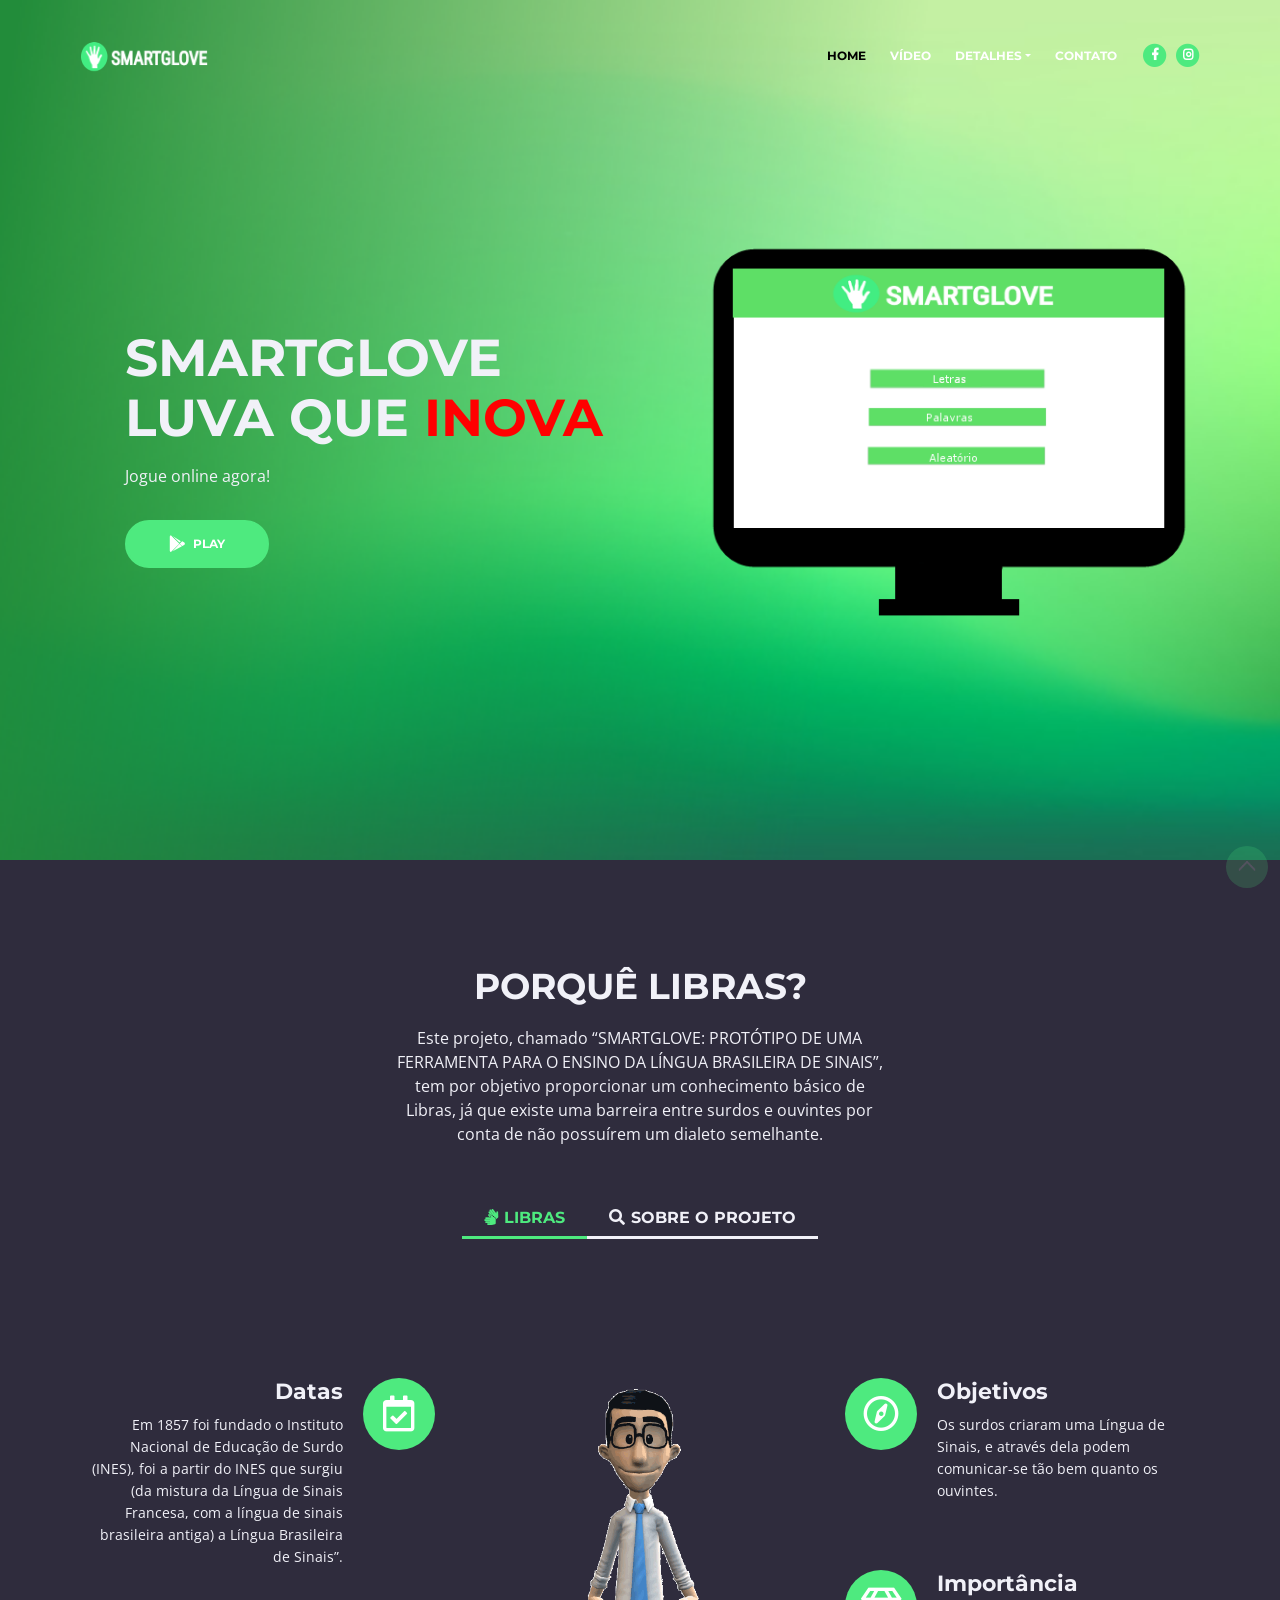
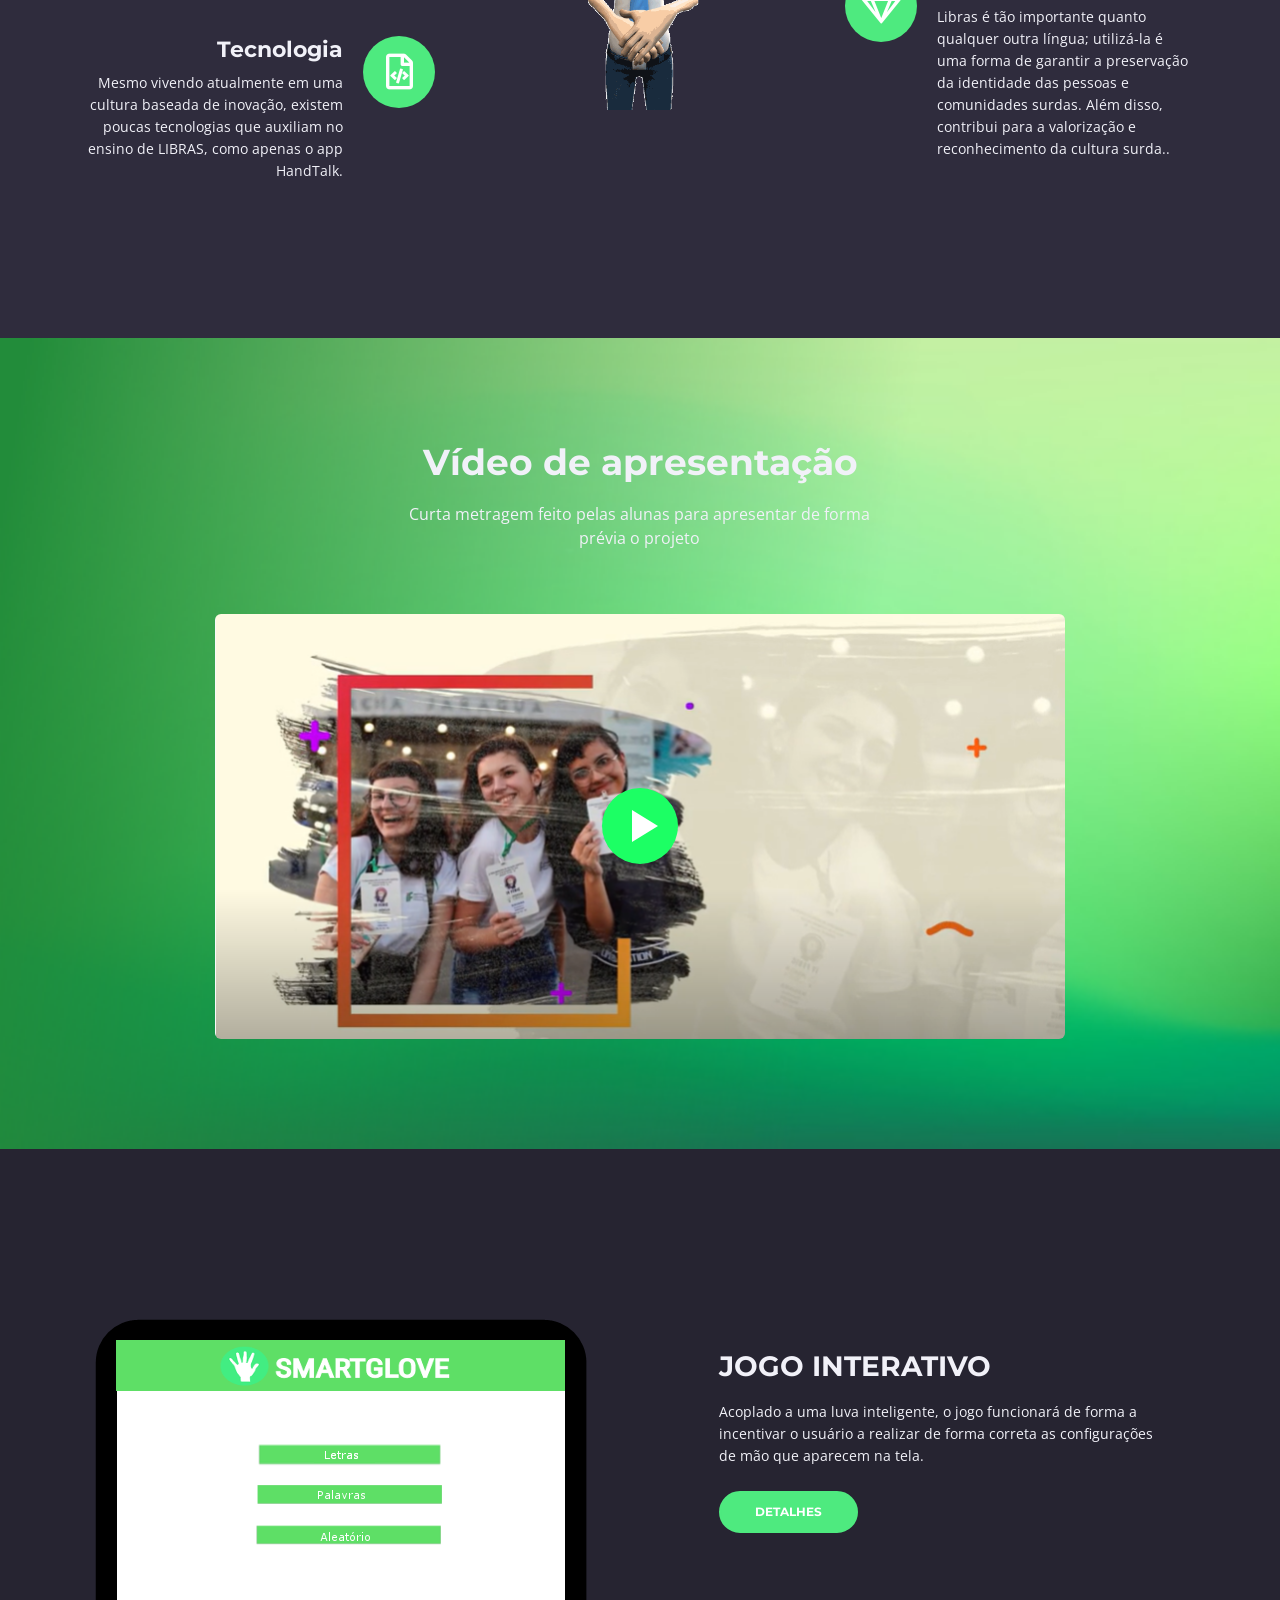
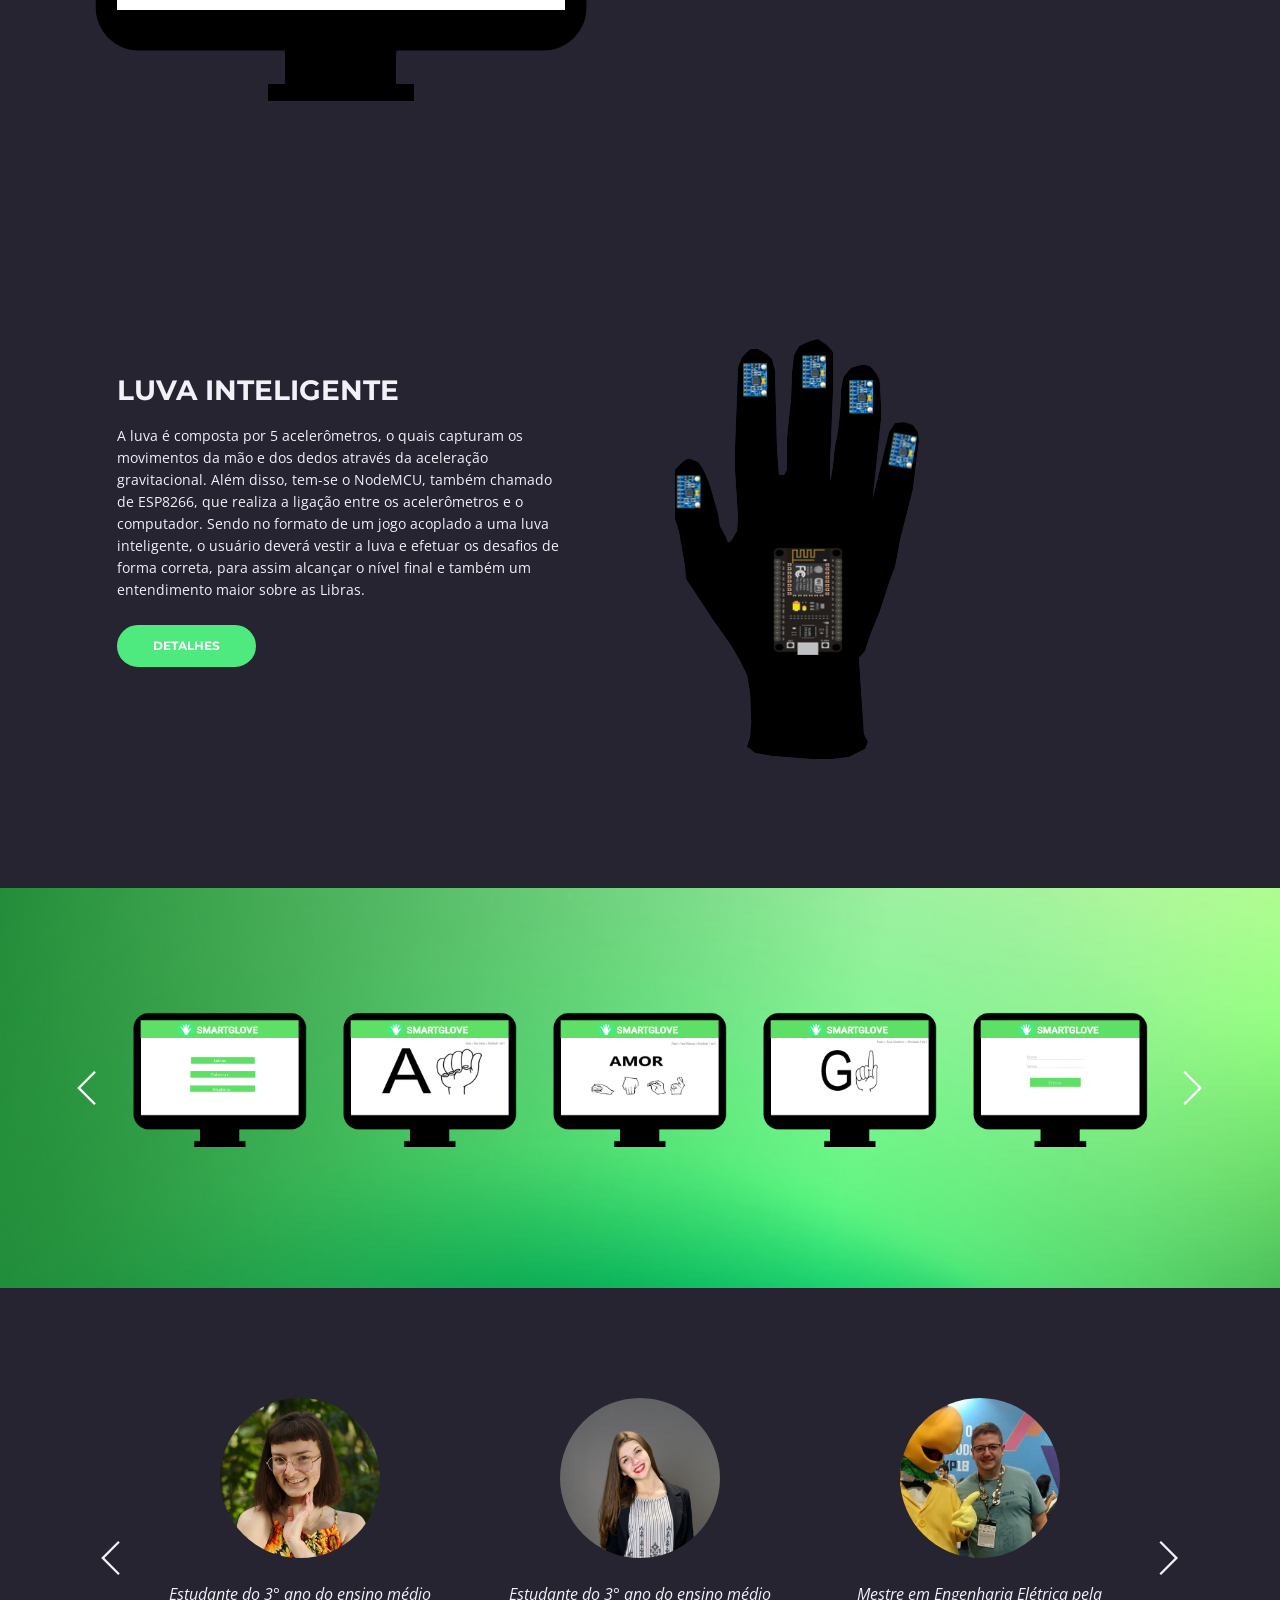
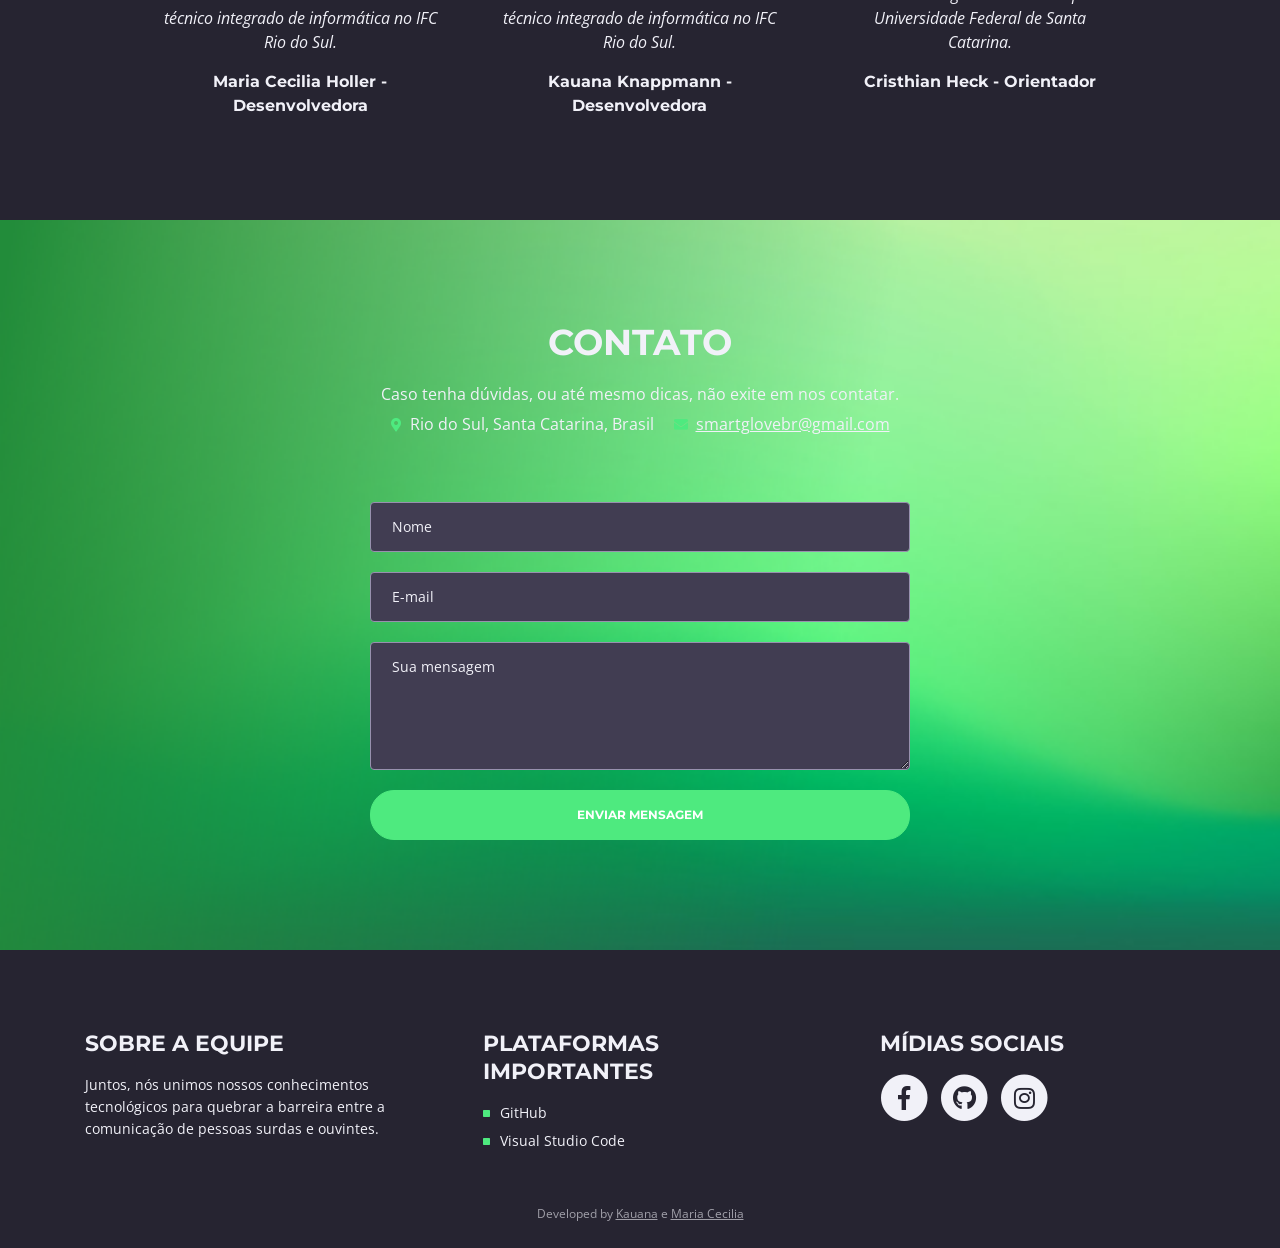
==== commit adf1c9ae: "TASK00091 tudo como no servidor" ====
--- a/index.html
+++ b/index.html
@@ -78,7 +78,7 @@
                     <div class="dropdown-menu" aria-labelledby="navbarDropdown">
                         <!-- <a class="dropdown-item" href="galeria.html"><span class="item-text">GALERIA</span></a> -->
                         <div class="dropdown-items-divide-hr"></div>
-                        <a class="dropdown-item" href="Jogo/homeJogo.html"><span class="item-text">JOGAR</span></a>
+                        <a class="dropdown-item" href="Jogo/levels.html"><span class="item-text">JOGAR</span></a>
                     </div>
                 </li>
                 <!-- end of dropdown menu -->
@@ -115,7 +115,7 @@
                         <div class="text-container">
                             <h1>SMARTGLOVE <br>LUVA QUE <span id="js-rotating" style="color:red;">EDUCA, INOVA, AJUDA</span></h1>
                             <p class="p-large">Jogue online agora!</p><!--SMARTGLOVE é uma luva que auxilía no ensino da Língua Brasileira de Sinais através de um jogo. -->
-                            <a class="btn-solid-lg page-scroll" href="Jogo/homeJogo.html"><i class="fab fa-google-play"></i>PLAY</a>
+                            <a class="btn-solid-lg page-scroll" href="Jogo/levels.html"><i class="fab fa-google-play"></i>PLAY</a>
                         </div>
                     </div> <!-- end of col -->
                     <div class="col-lg-6">
@@ -634,7 +634,7 @@
                                 <!-- Slide -->
                                 <div class="swiper-slide">
                                     <div class="card">
-                                        <img class="card-image" src="images/Participantes/testimonial-4.jpg" alt="alternative">
+                                        <img class="card-image" src="images/Participantes/testimonial-4.JPG" alt="alternative">
                                         <div class="card-body">
                                             <p class="testimonial-text">Técnico em Informática pelo Instituto Federal Catarinense Campus Rio do Sul Unidade Urbana.</p>
                                             <p class="testimonial-author">Daniel Verdi do Amarante - Coorientador</p>
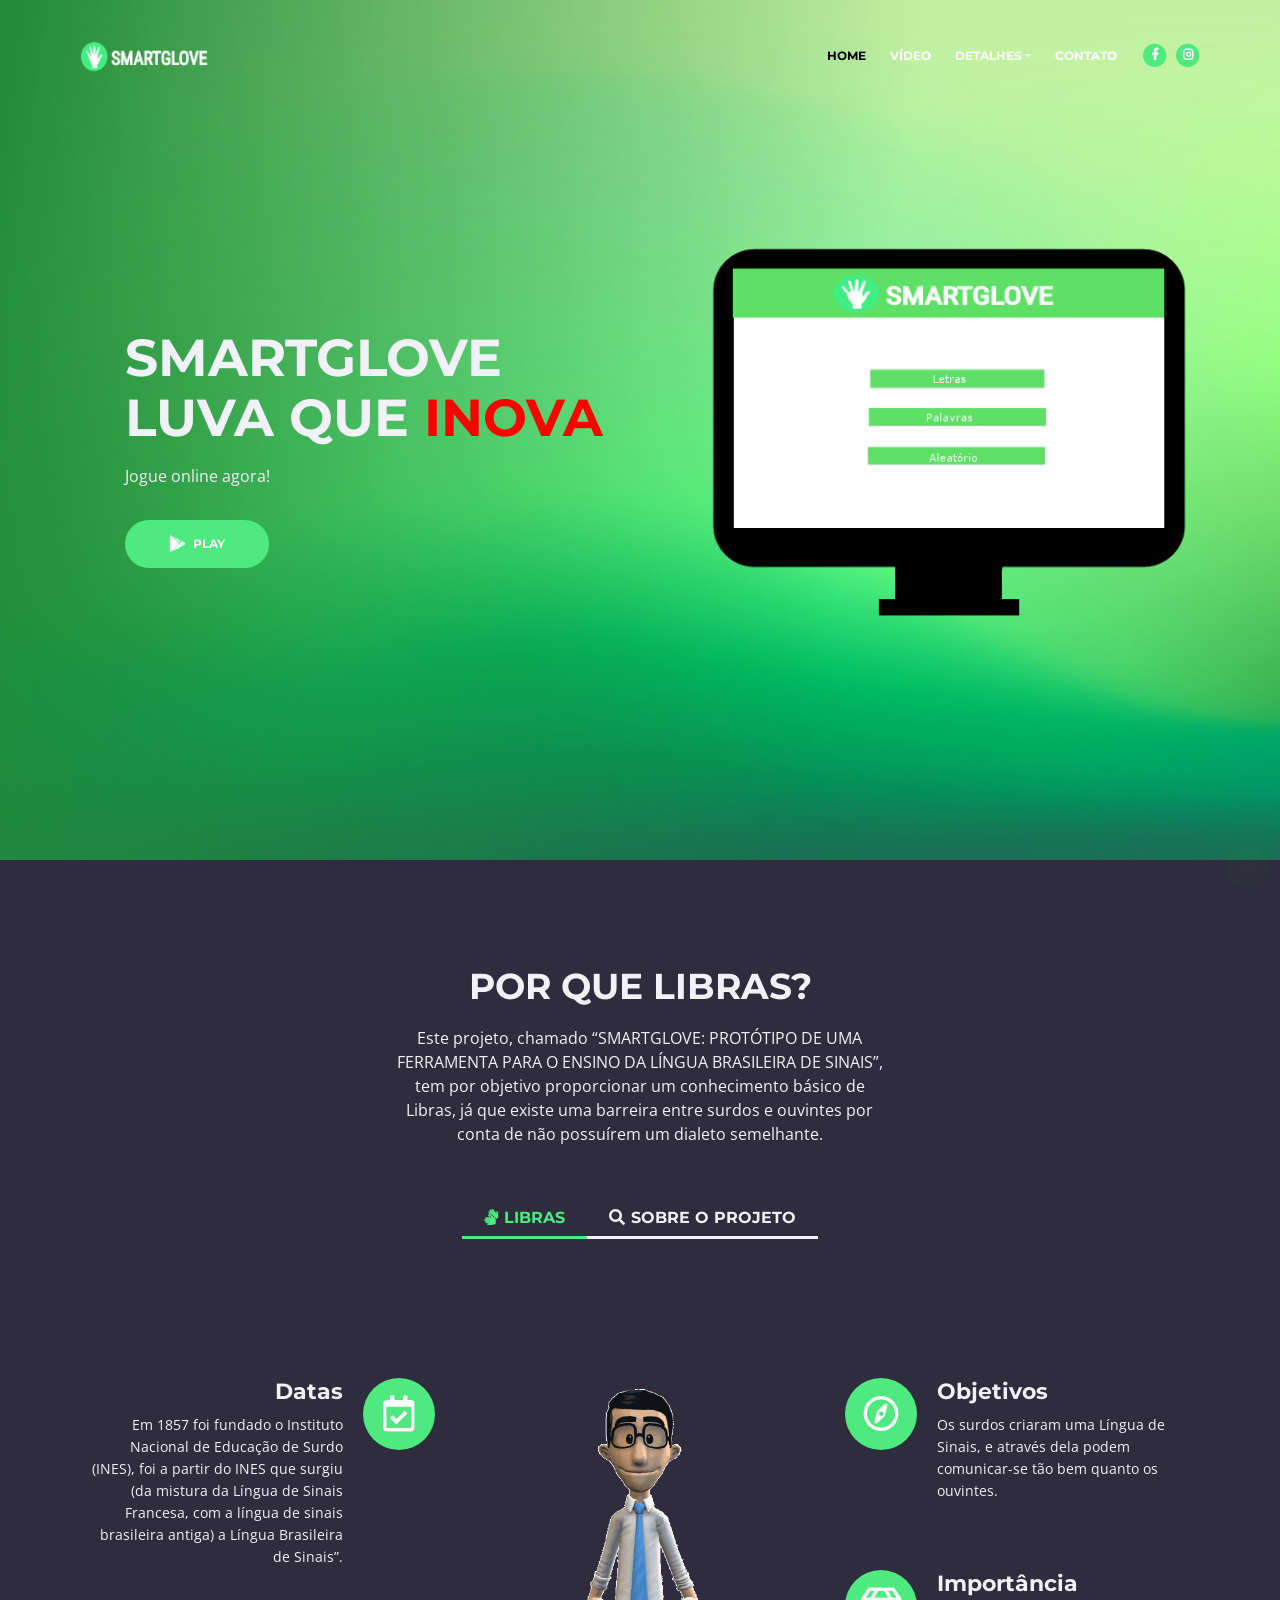
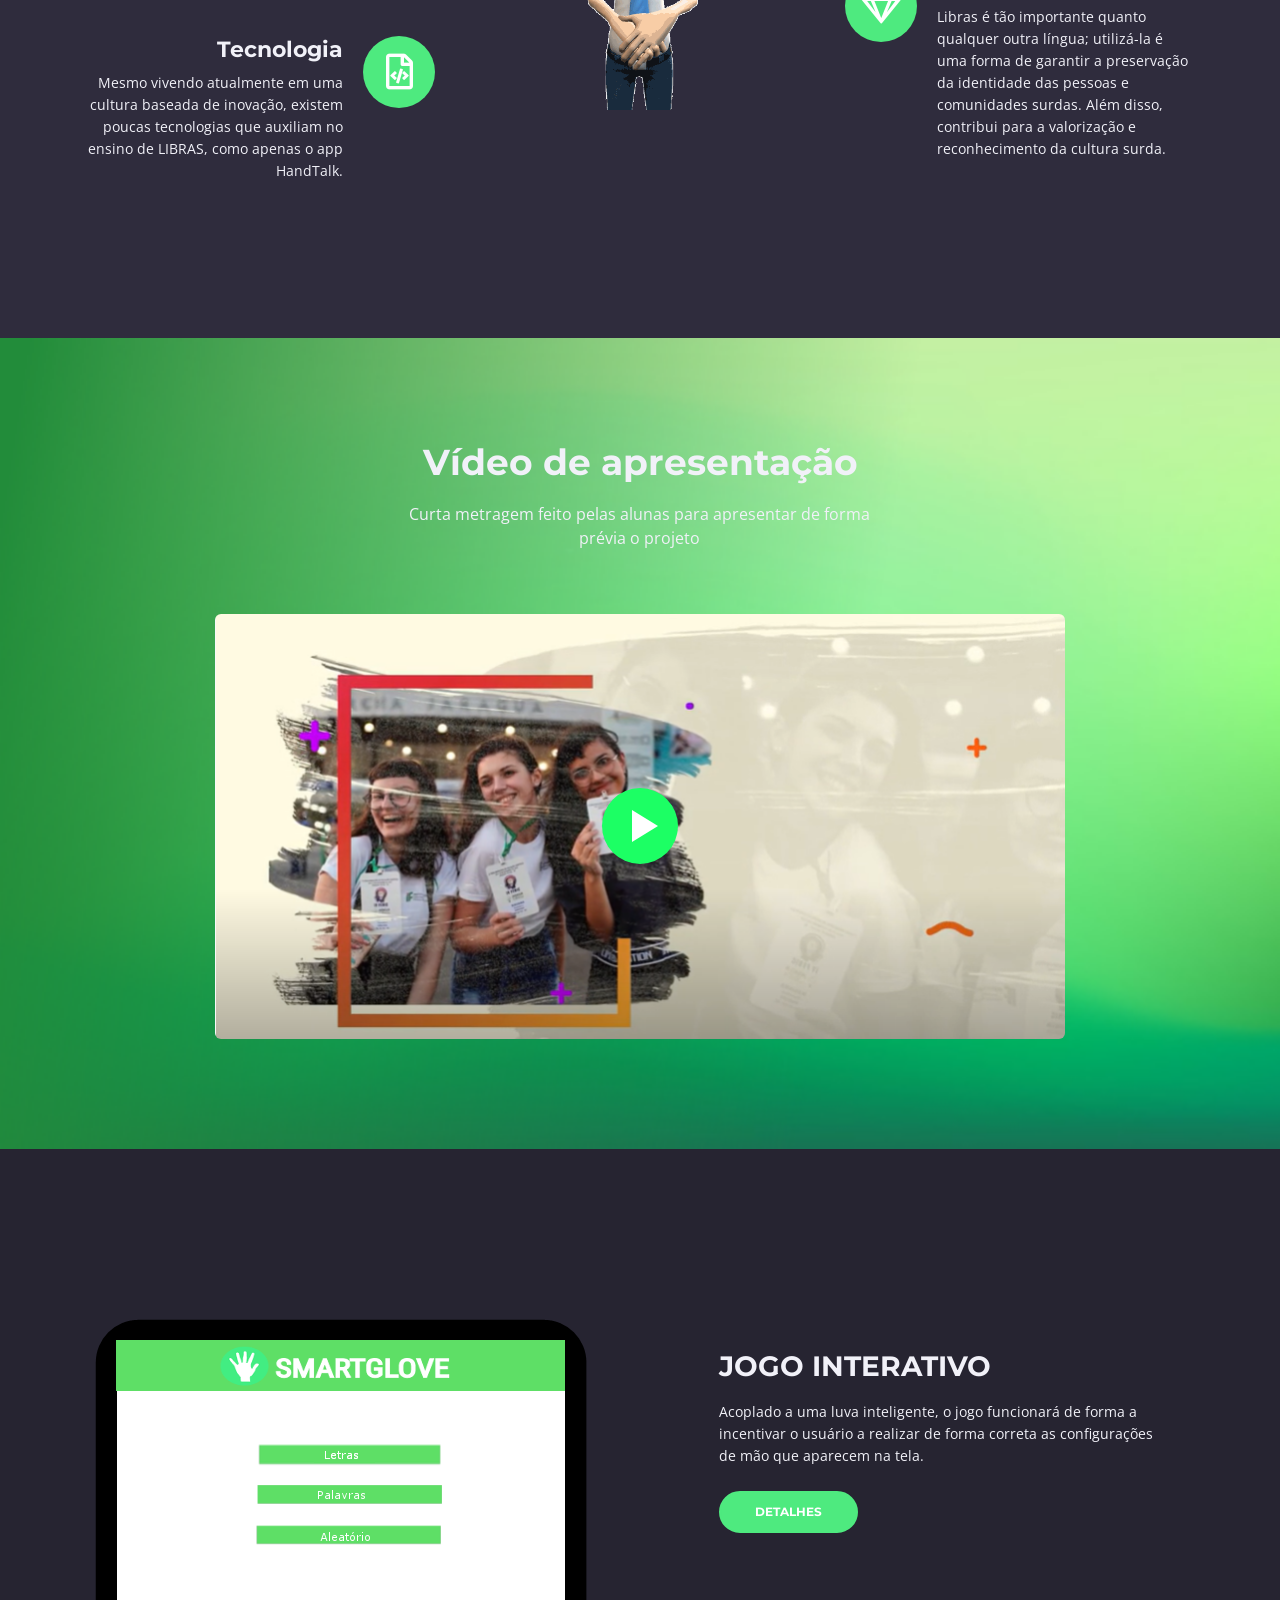
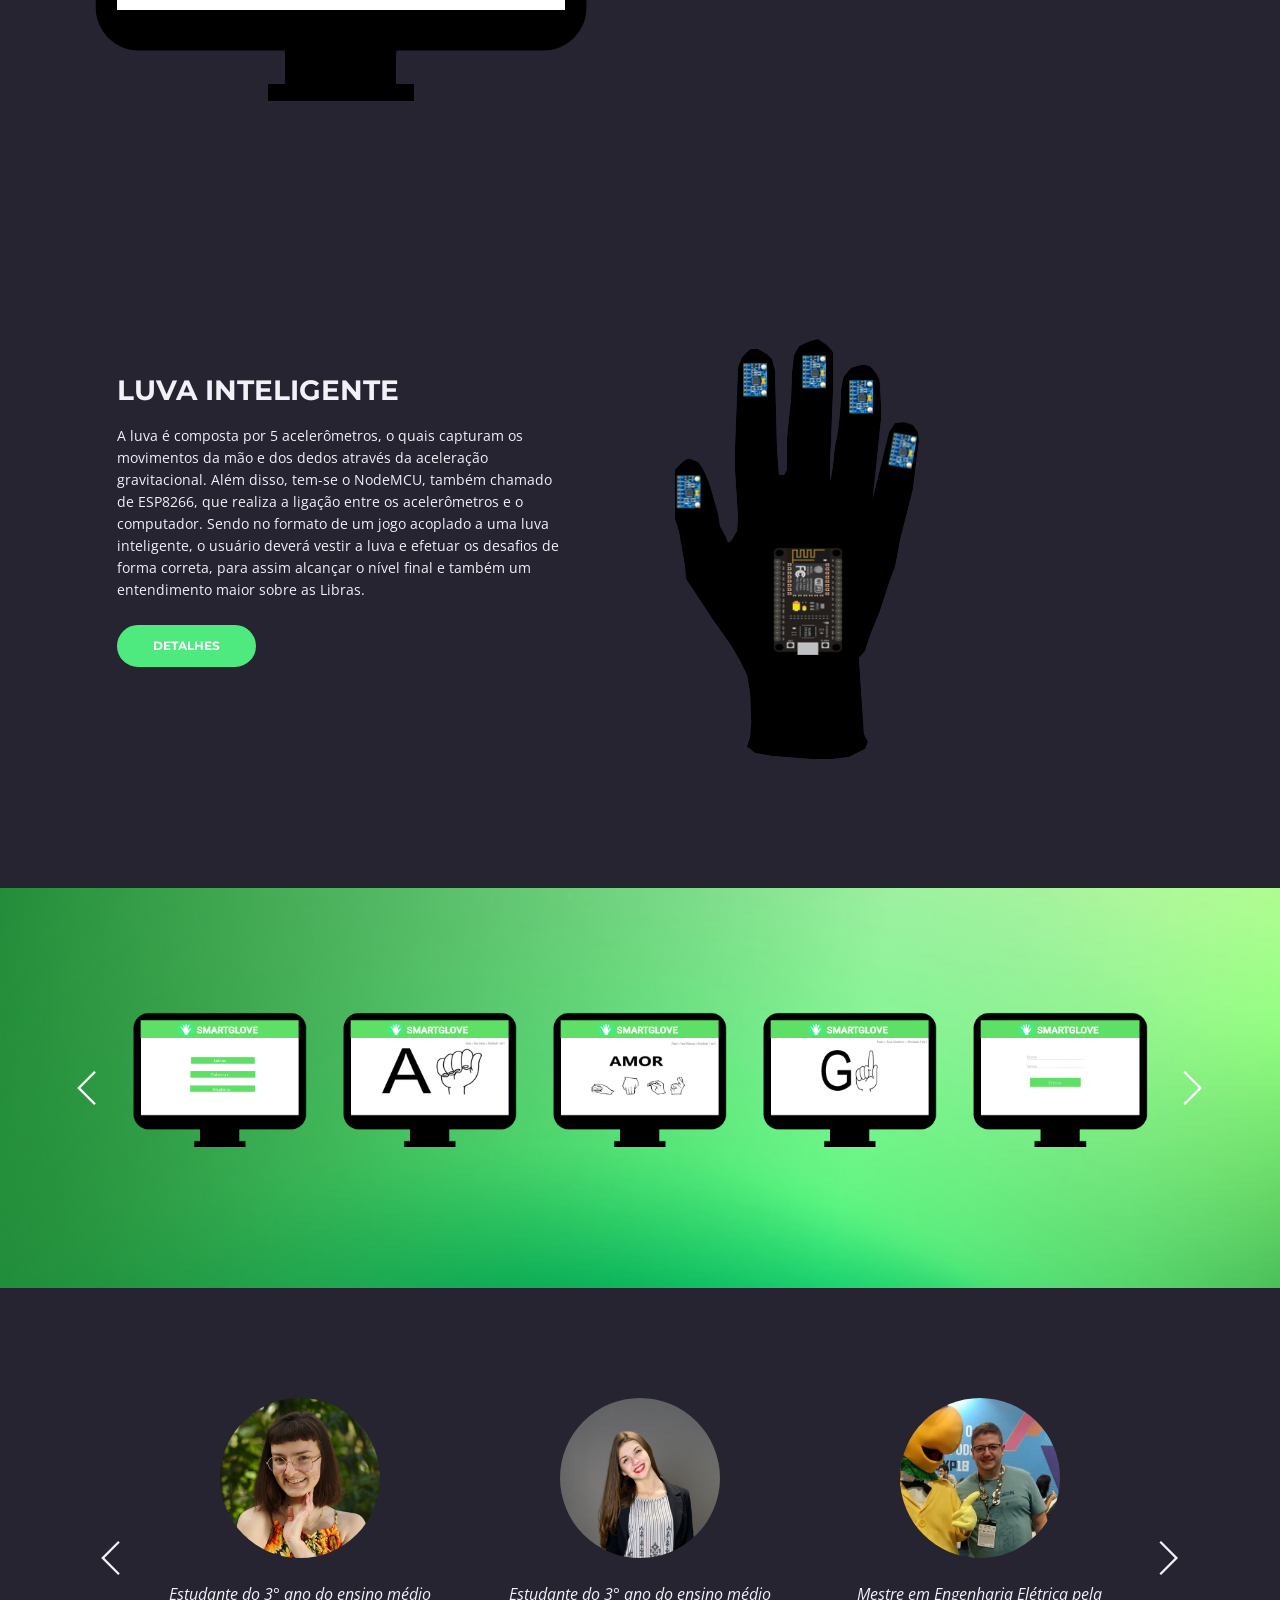
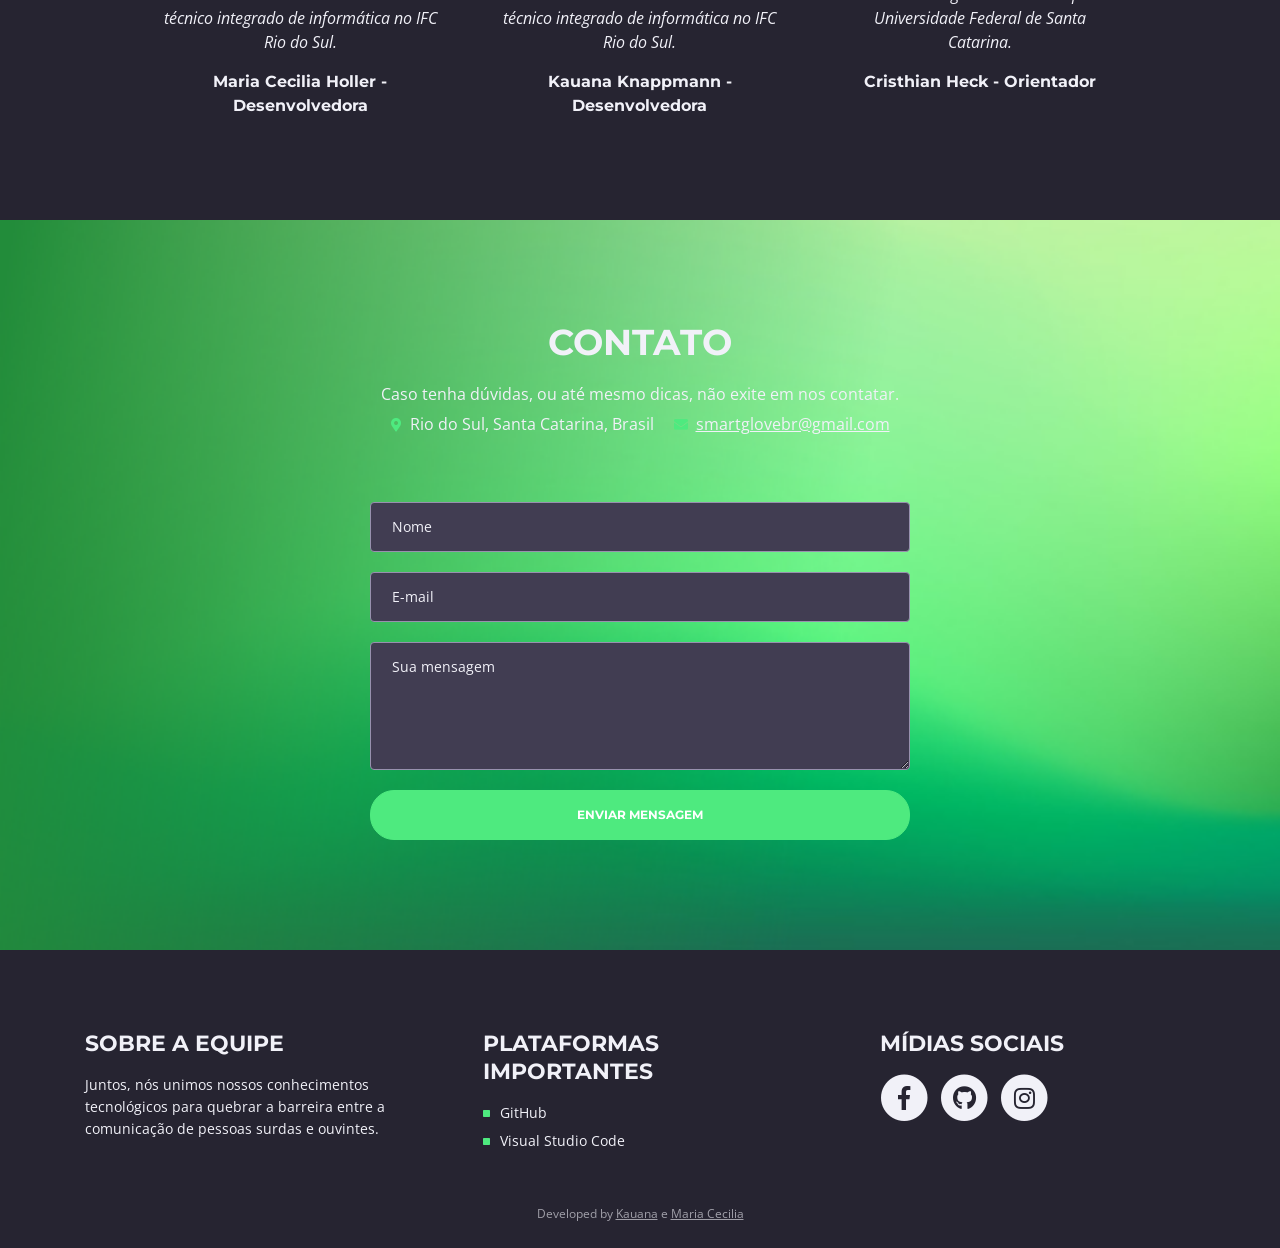
==== commit 16000e8b: "TASK00099 errinhos que tinha na pag" ====
--- a/index.html
+++ b/index.html
@@ -135,7 +135,7 @@
         <div class="container">
             <div class="row">
                 <div class="col-lg-12">
-                    <h2>PORQUÊ LIBRAS?</h2>
+                    <h2>POR QUE LIBRAS?</h2>
                     <div class="p-heading p-large">Este projeto, chamado “SMARTGLOVE: PROTÓTIPO DE UMA FERRAMENTA PARA O ENSINO DA LÍNGUA BRASILEIRA DE SINAIS”, tem por objetivo proporcionar um conhecimento básico de Libras, já que existe uma barreira entre surdos e ouvintes por conta de não possuírem um dialeto semelhante. </div>
                 </div> <!-- end of col -->
             </div> <!-- end of row -->
@@ -215,7 +215,7 @@
                                             </div>
                                             <div class="text-wrapper">
                                                 <h4 class="card-title">Importância</h4>
-                                                <p>Libras é tão importante quanto qualquer outra língua; utilizá-la é uma forma de garantir a preservação da identidade das pessoas e comunidades surdas. Além disso, contribui para a valorização e reconhecimento da cultura surda..</p>
+                                                <p>Libras é tão importante quanto qualquer outra língua; utilizá-la é uma forma de garantir a preservação da identidade das pessoas e comunidades surdas. Além disso, contribui para a valorização e reconhecimento da cultura surda.</p>
                                             </div>
                                         </div>
                                     </div>
@@ -262,7 +262,7 @@
                                                 </div>
                                                 <div class="card-body">
                                                     <h4 class="card-title">Como funciona</h4>
-                                                    <p>Esta ferramenta servirá para proporcionar, de forma educativa, um jogo interativo que funcionará através de uma luva, para que o usuário desenvolver conhecimento básico de Libras.</p>
+                                                    <p>Esta ferramenta servirá para proporcionar, de forma educativa, um jogo interativo que funcionará através de uma luva, para que o usuário possa desenvolver conhecimento básico de Libras.</p>
                                                 </div>
                                             </div>
                                             <div class="card">
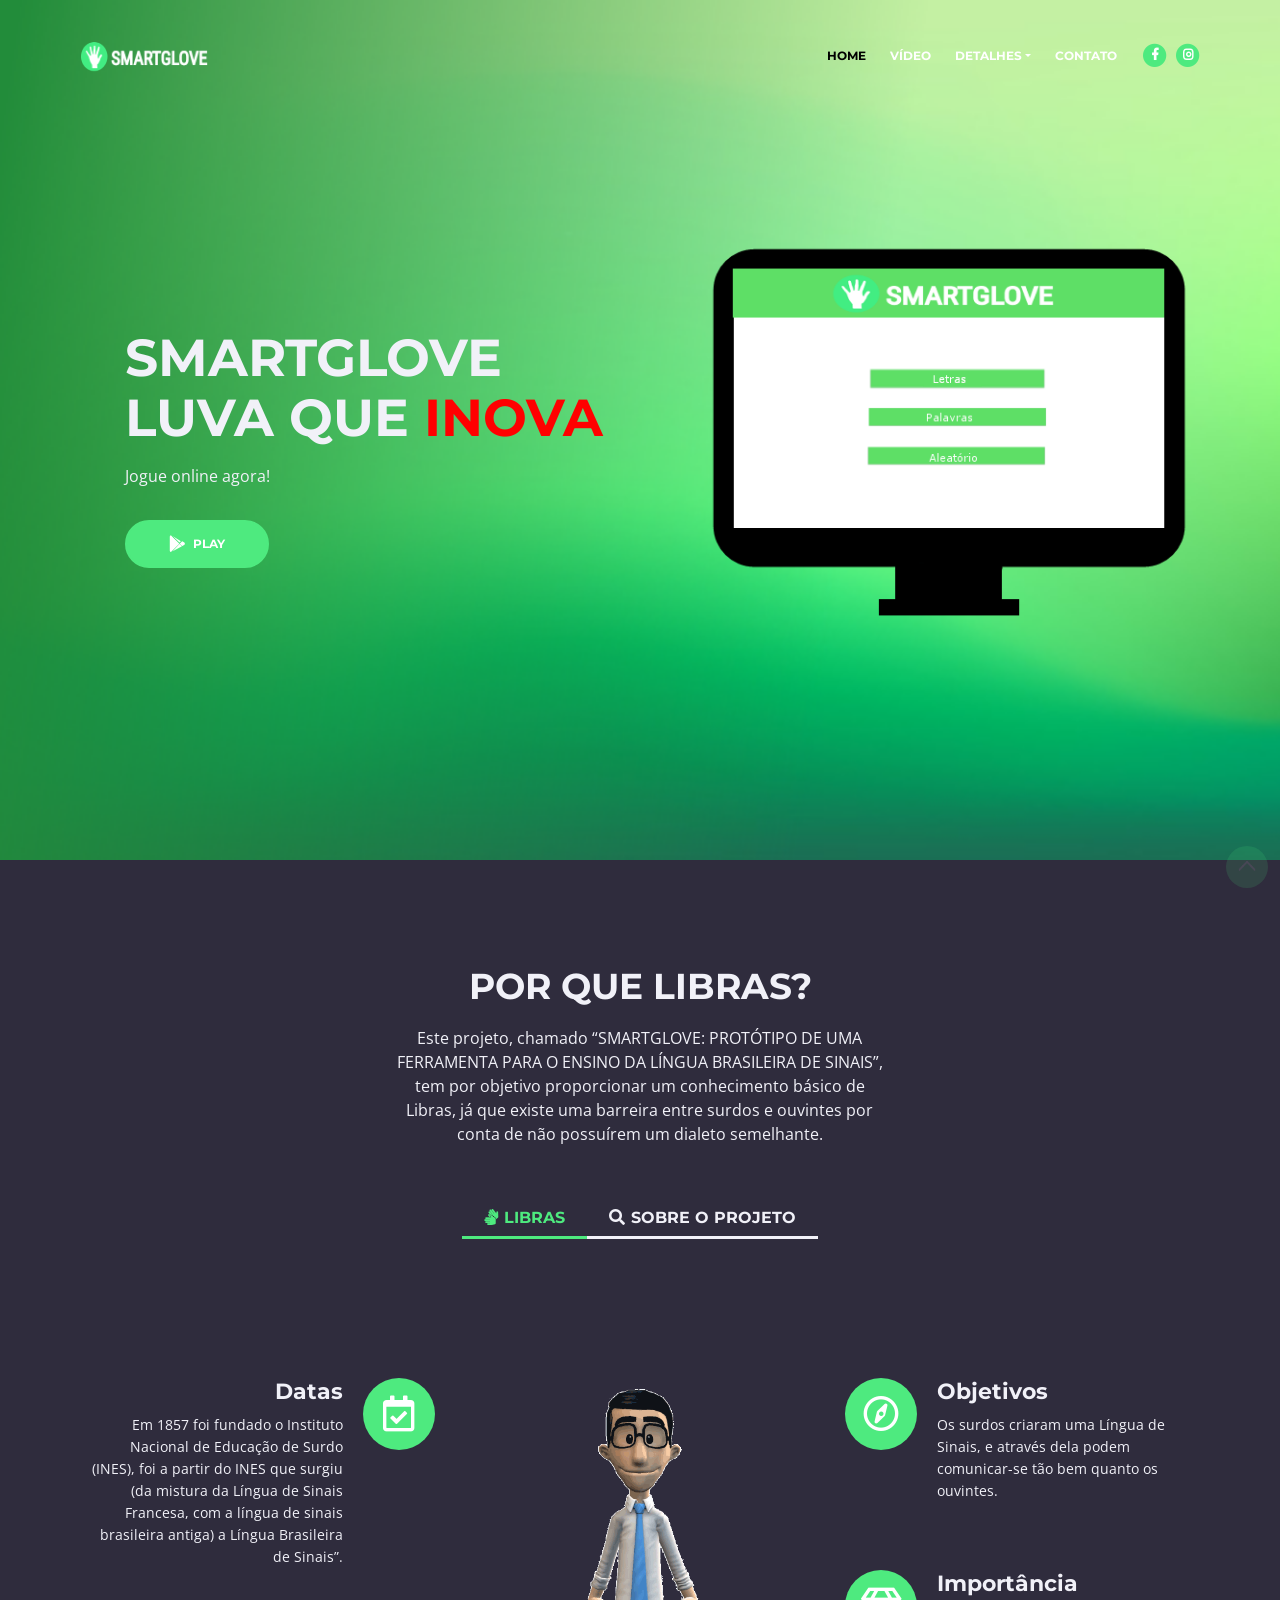
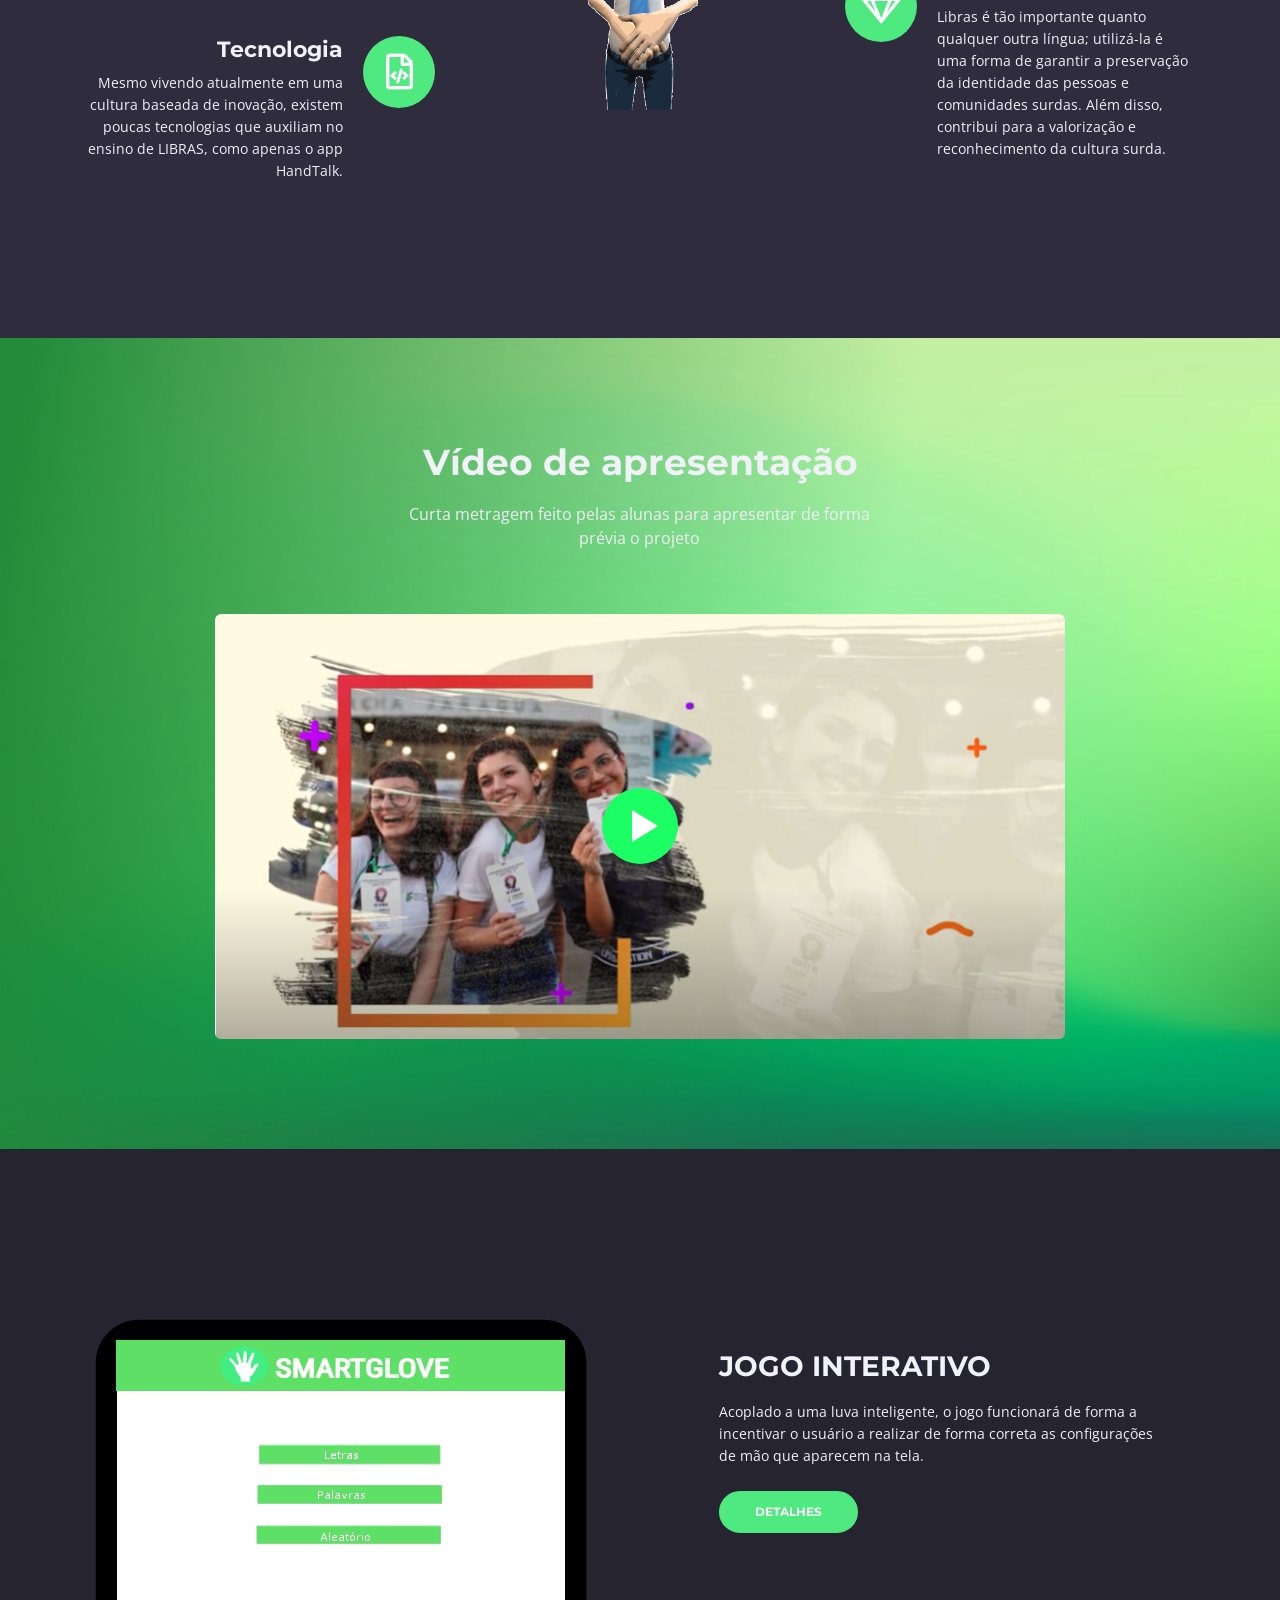
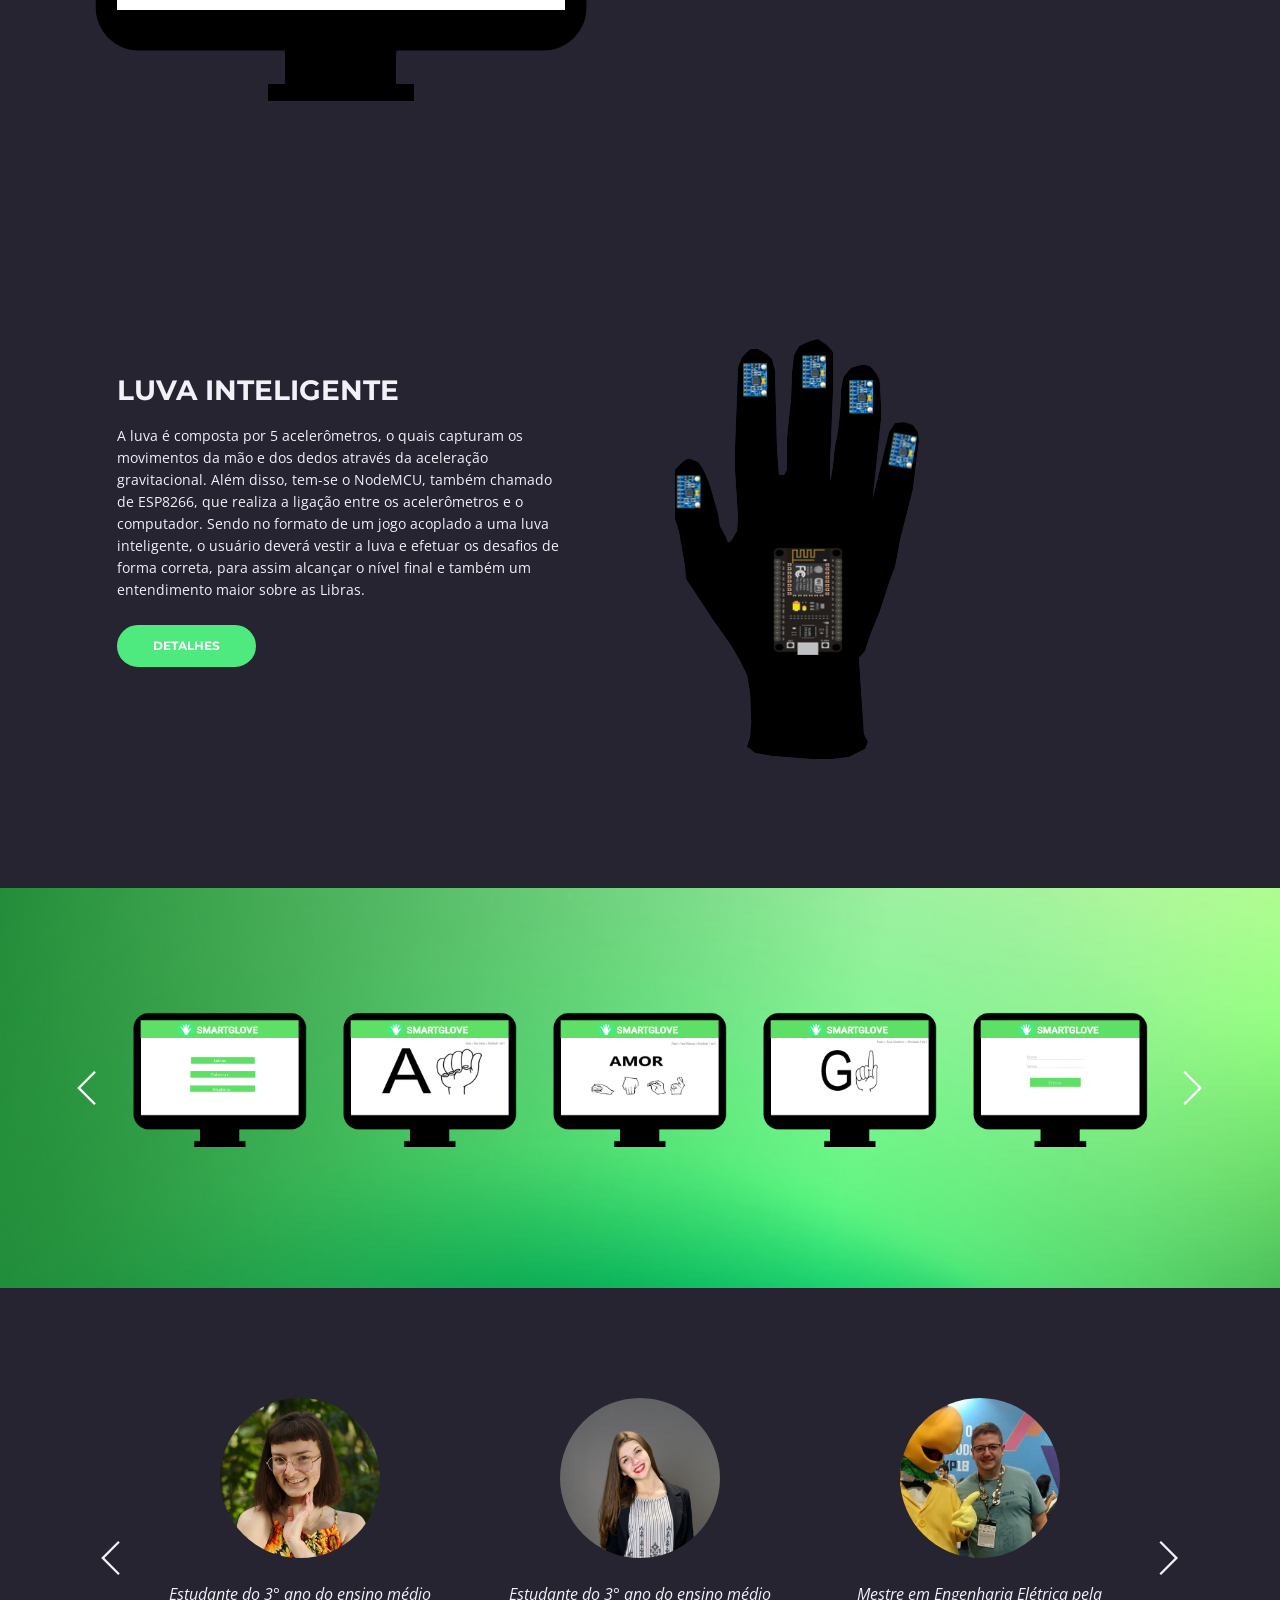
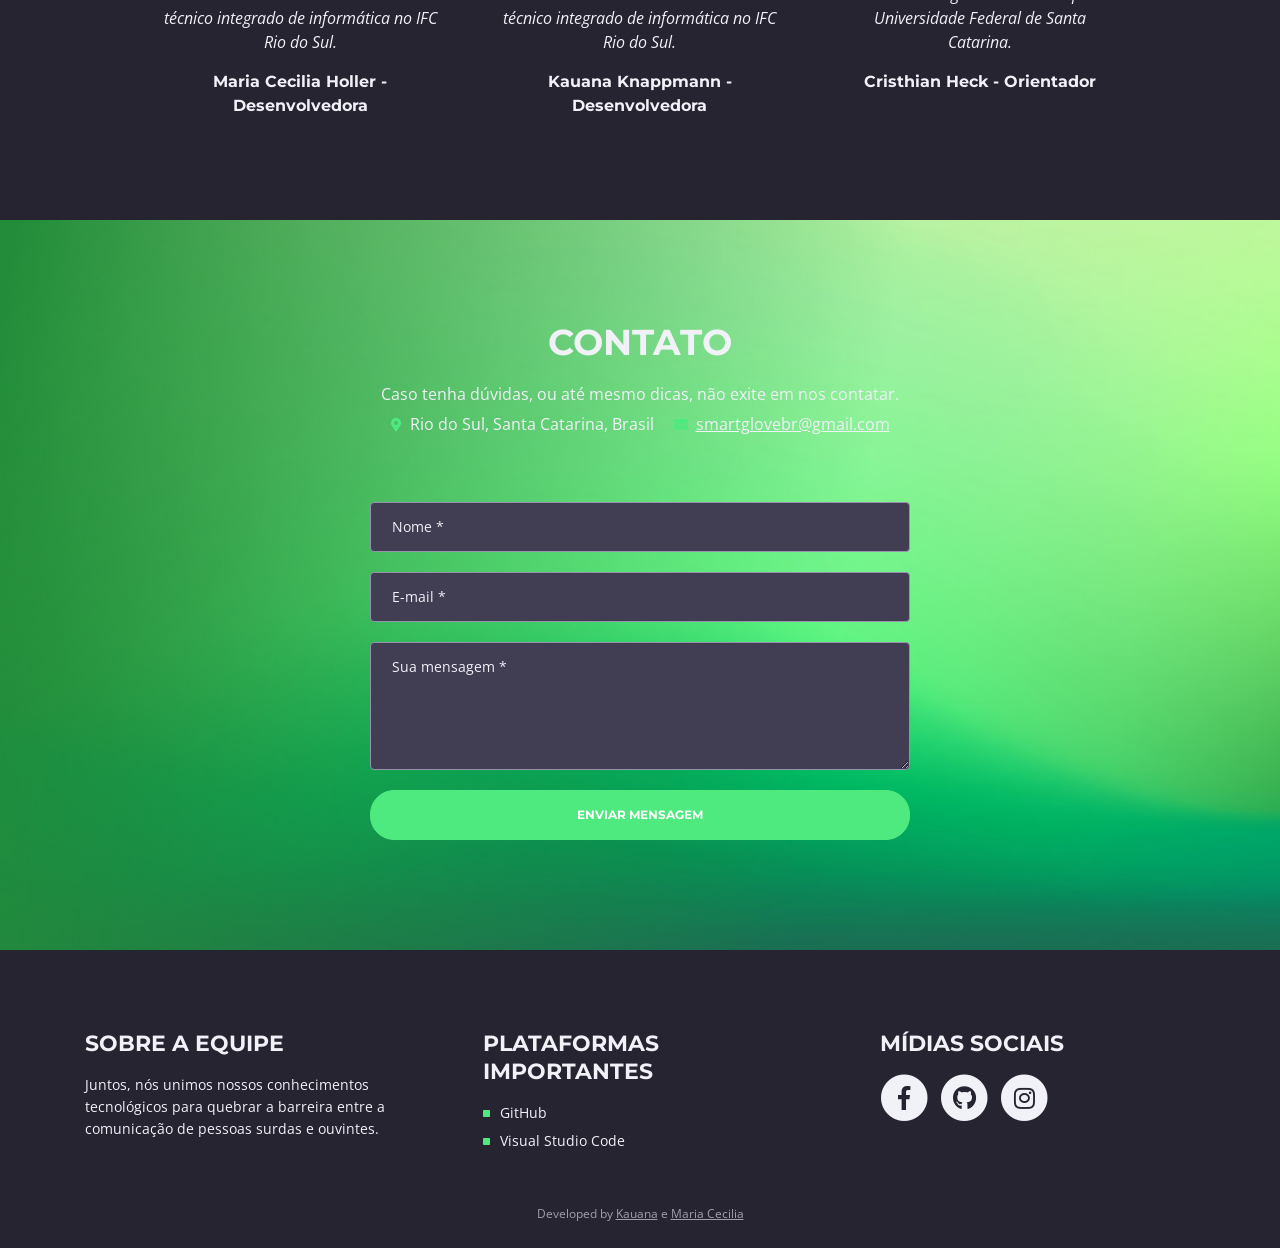
==== commit c525c7ea: "TASK00100 envio de email" ====
--- a/index.html
+++ b/index.html
@@ -702,27 +702,24 @@
                 <div class="col-lg-6 offset-lg-3">
 
                     <!-- Contact Form -->
-                    <form id="contactForm" data-toggle="validator" data-focus="false">
+                    <form id="contactForm" data-toggle="validator" data-focus="false" action="enviar.php" method="POST">
                         <div class="form-group">
                             <input type="text" class="form-control-input" id="cname" required>
-                            <label class="label-control" for="cname">Nome</label>
+                            <label class="label-control" for="cname">Nome *</label>
                             <div class="help-block with-errors"></div>
                         </div>
                         <div class="form-group">
                             <input type="email" class="form-control-input" id="cemail" required>
-                            <label class="label-control" for="cemail">E-mail</label>
+                            <label class="label-control" for="cemail">E-mail *</label>
                             <div class="help-block with-errors"></div>
                         </div>
                         <div class="form-group">
                             <textarea class="form-control-textarea" id="cmessage" required></textarea>
-                            <label class="label-control" for="cmessage">Sua mensagem</label>
+                            <label class="label-control" for="cmessage">Sua mensagem *</label>
                             <div class="help-block with-errors"></div>
                         </div>
                         <div class="form-group">
                             <button type="submit" class="form-control-submit-button">ENVIAR MENSAGEM</button>
-                        </div>
-                        <div class="form-message">
-                            <div id="cmsgSubmit" class="h3 text-center hidden"></div>
                         </div>
                     </form>
                     
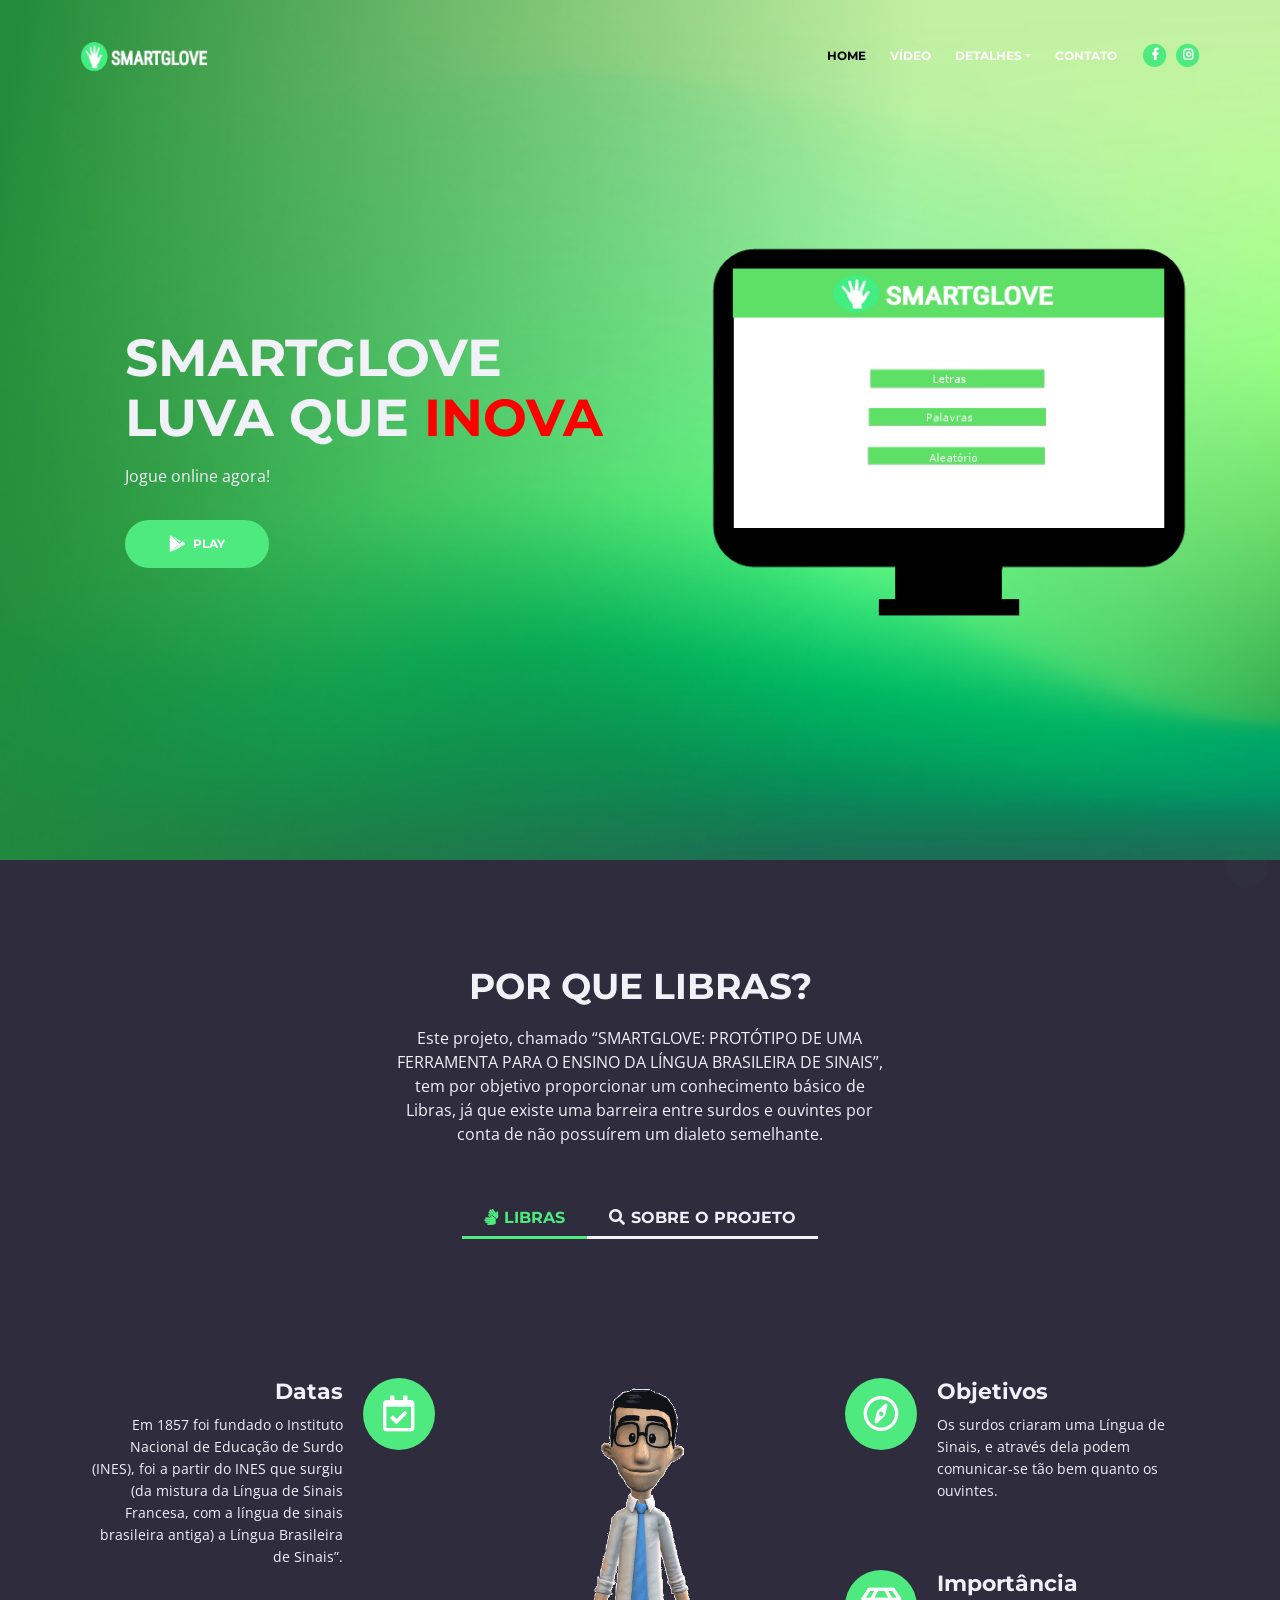
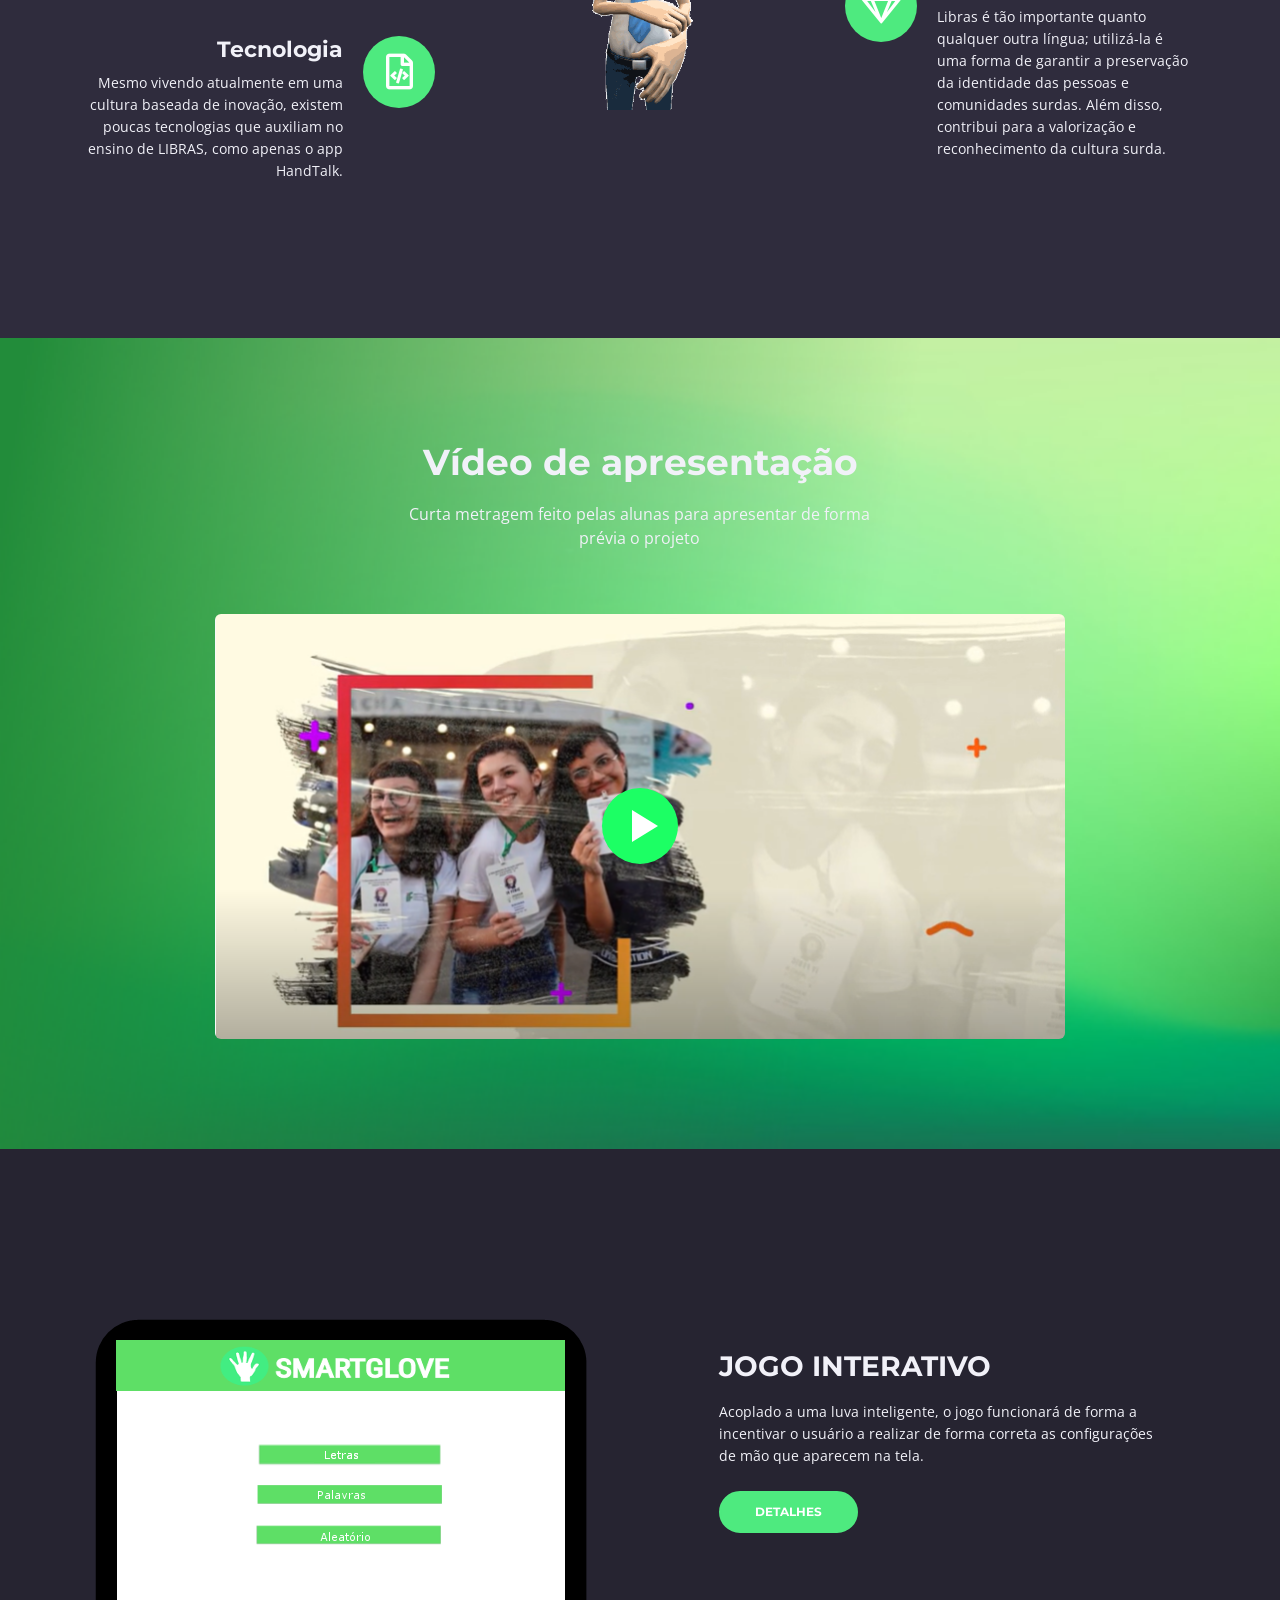
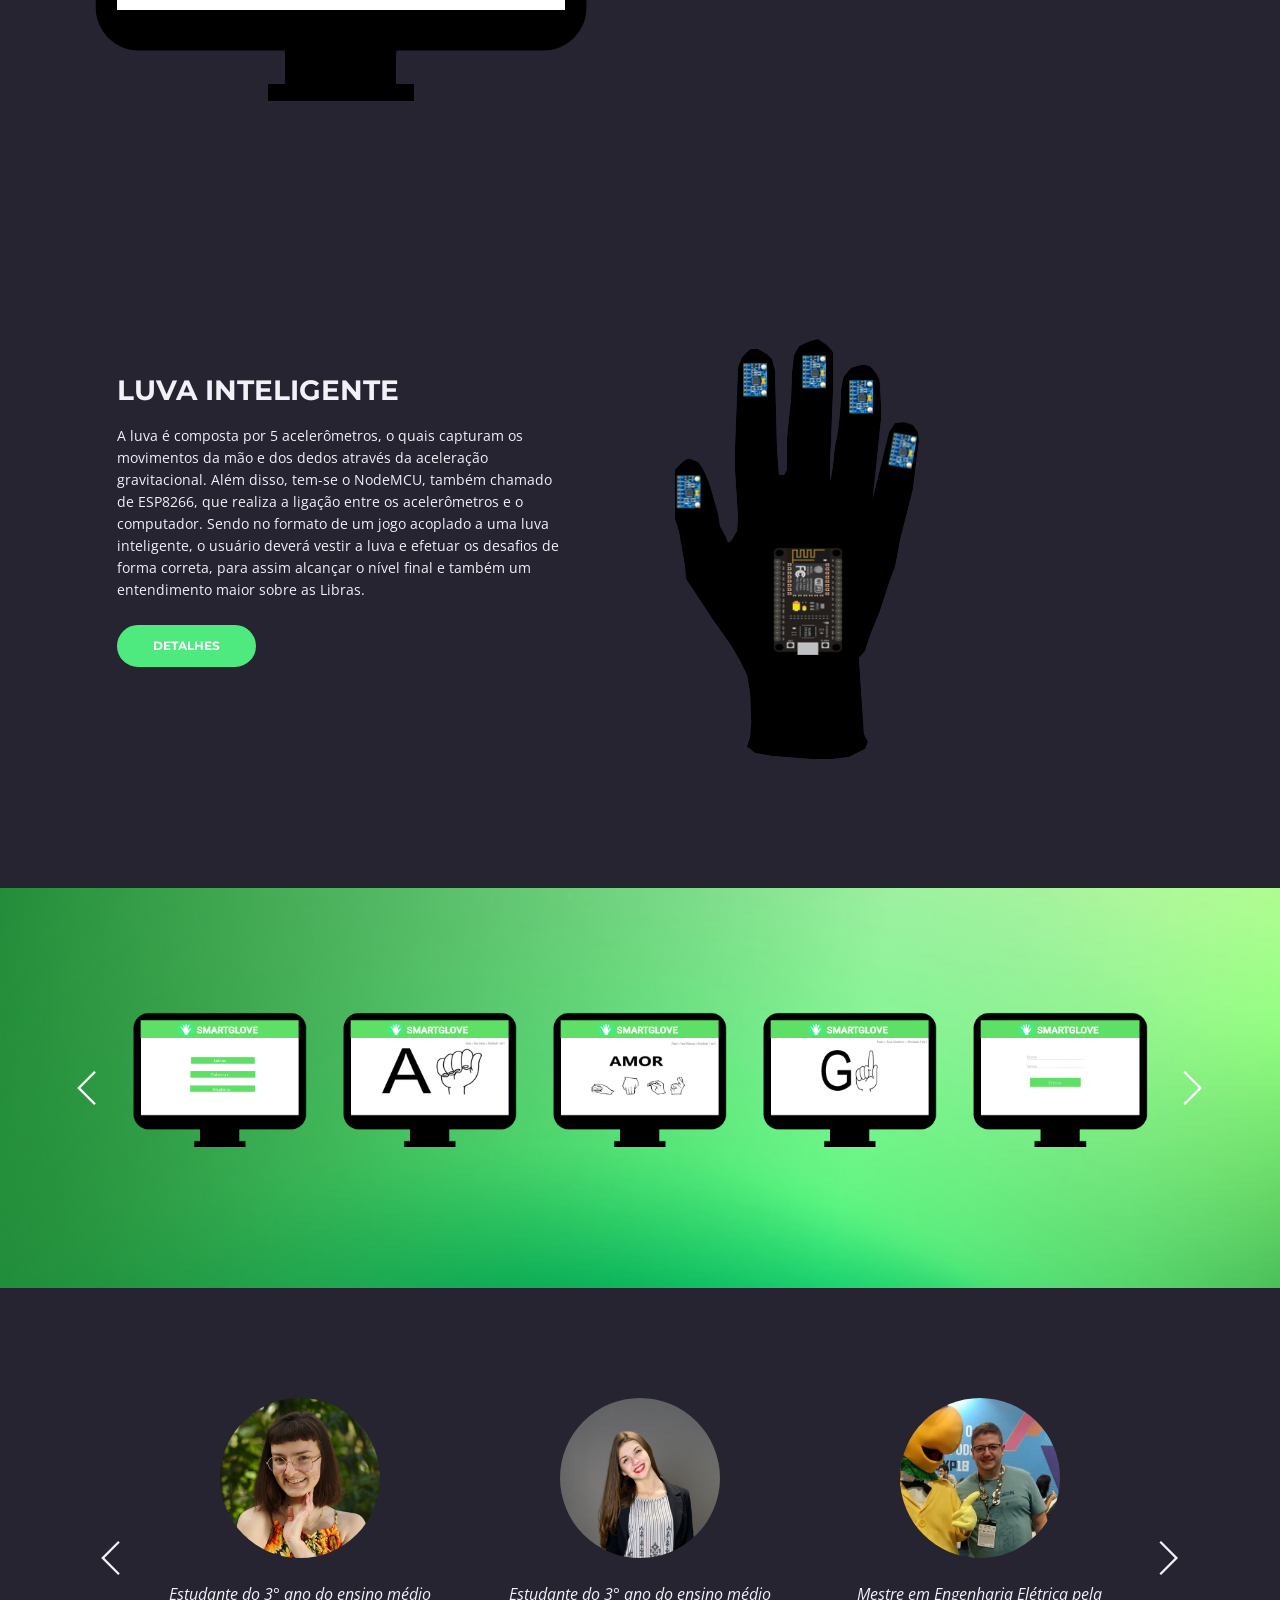
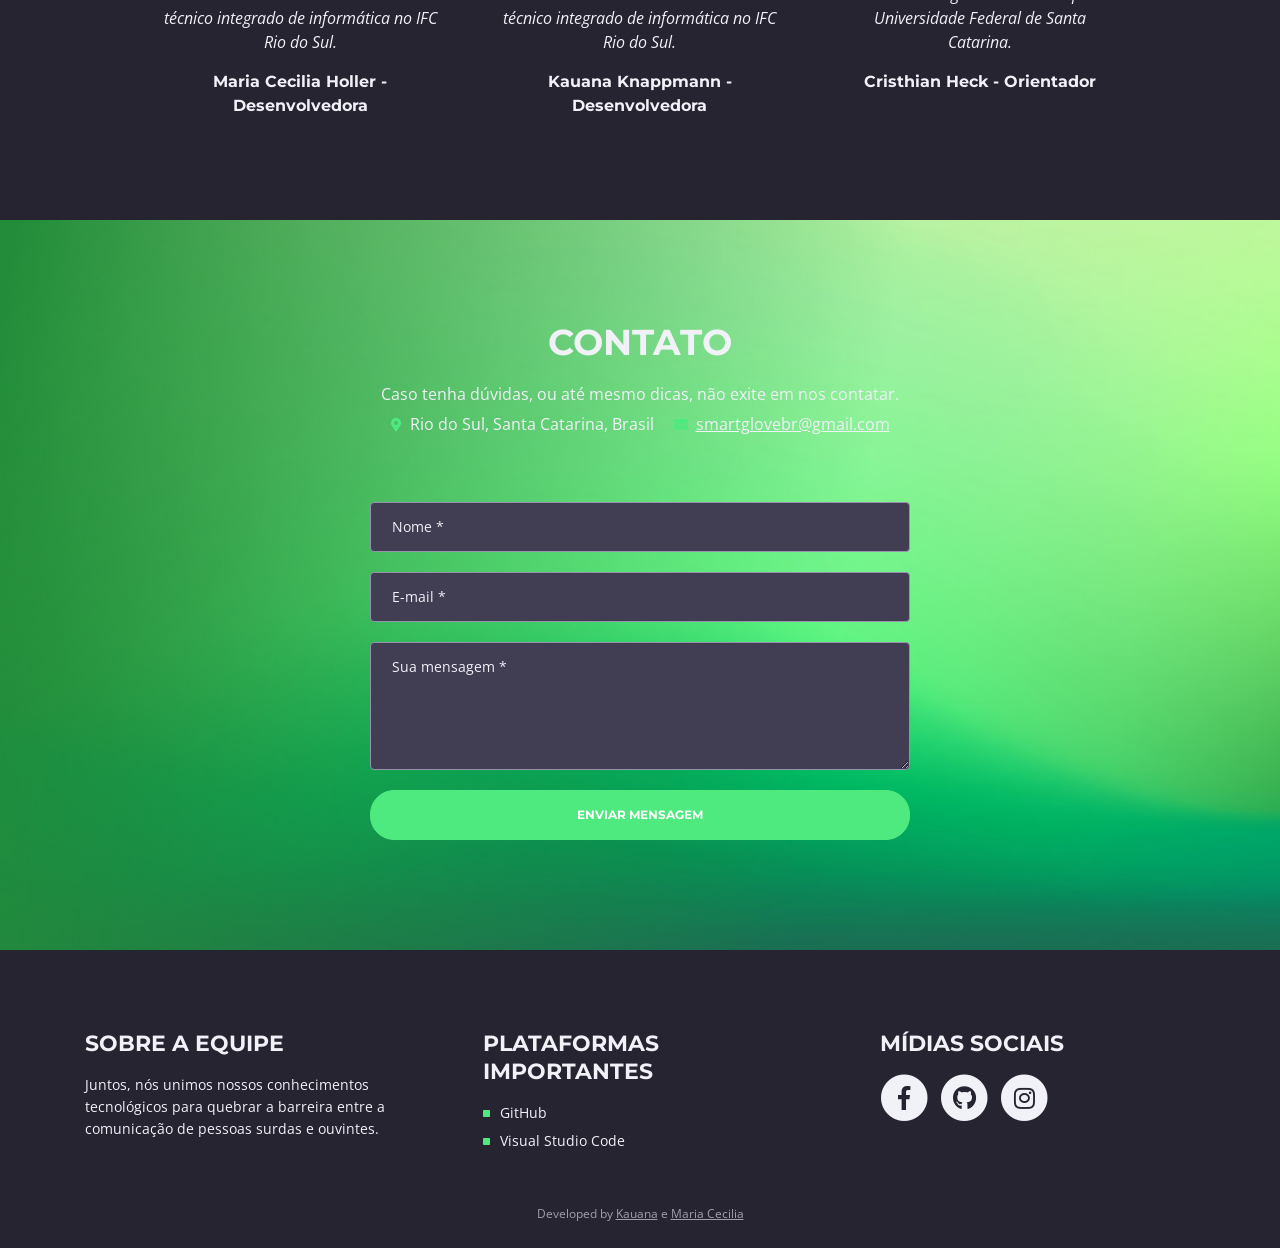
==== commit 6cbb9f48: "TASK00101 mudança no campo do email" ====
--- a/index.html
+++ b/index.html
@@ -702,7 +702,7 @@
                 <div class="col-lg-6 offset-lg-3">
 
                     <!-- Contact Form -->
-                    <form id="contactForm" data-toggle="validator" data-focus="false" action="enviar.php" method="POST">
+                    <form action="enviar.php" method="POST">
                         <div class="form-group">
                             <input type="text" class="form-control-input" id="cname" required>
                             <label class="label-control" for="cname">Nome *</label>
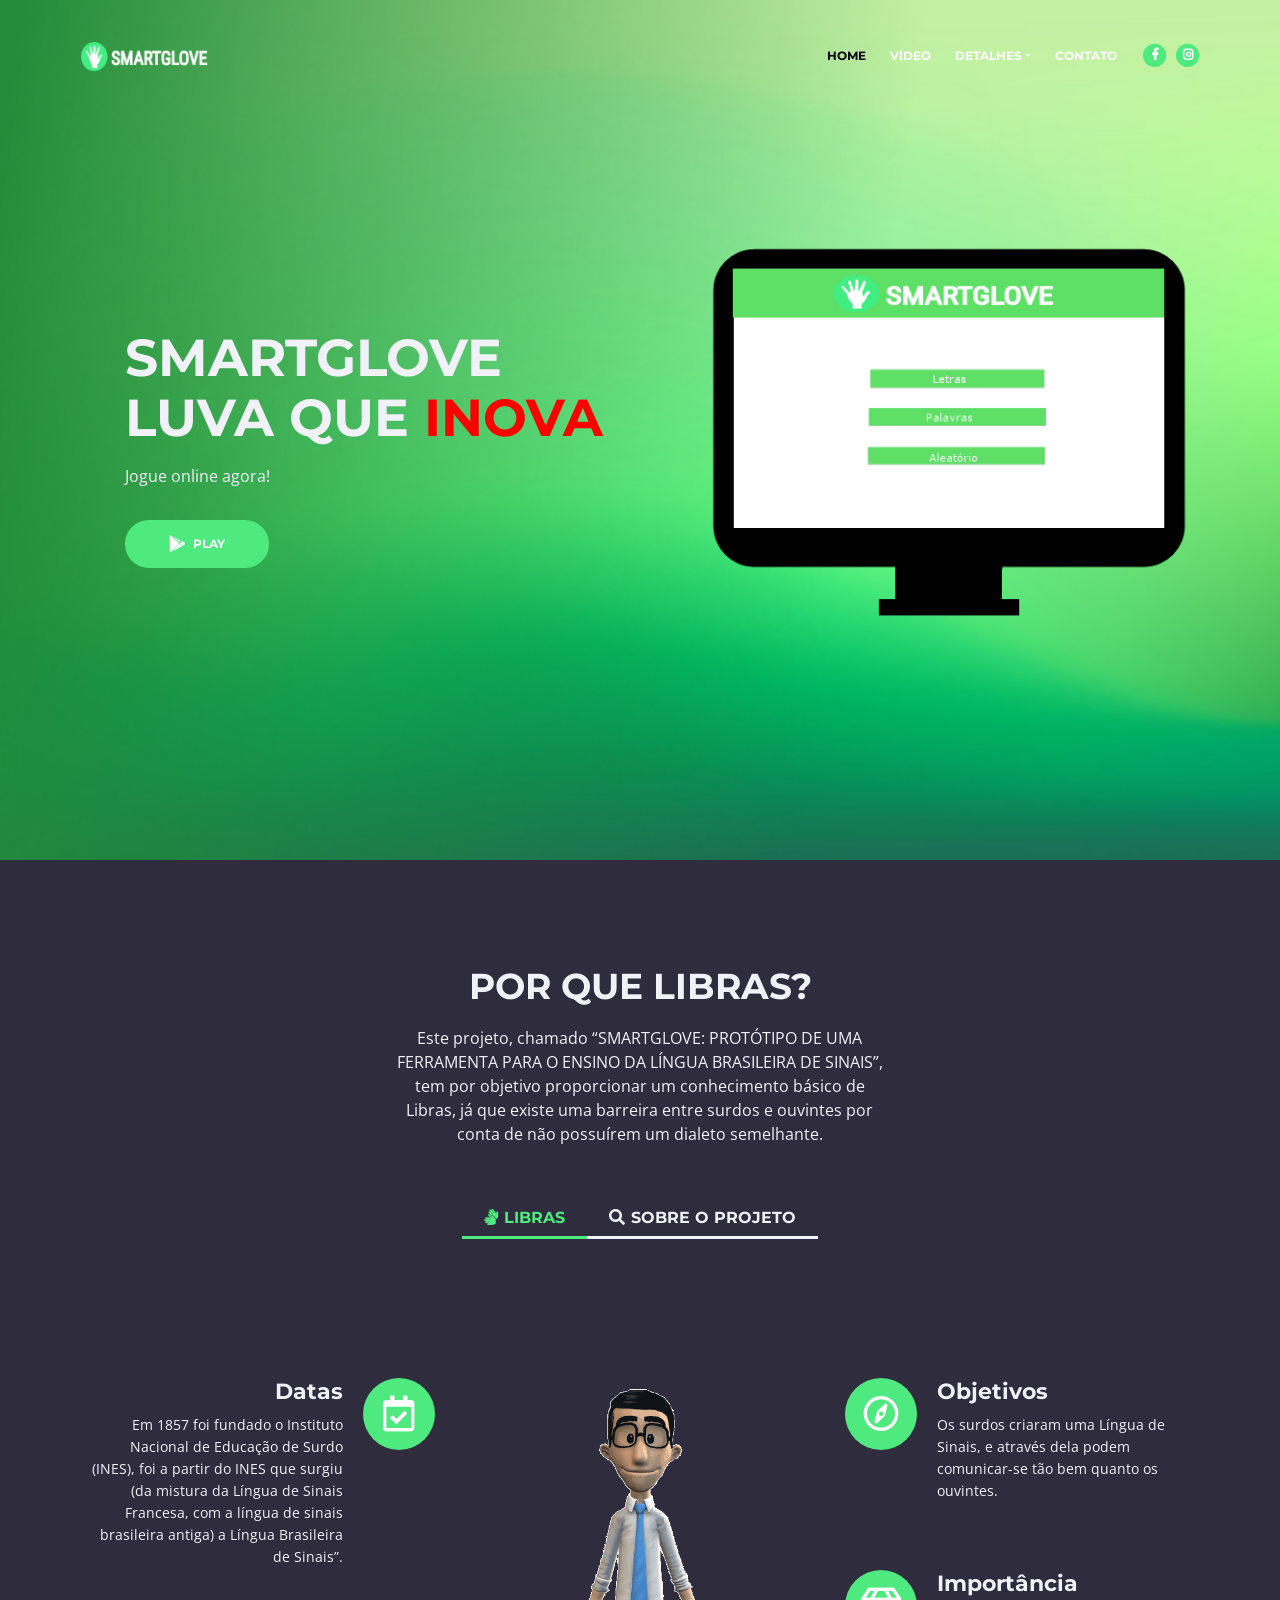
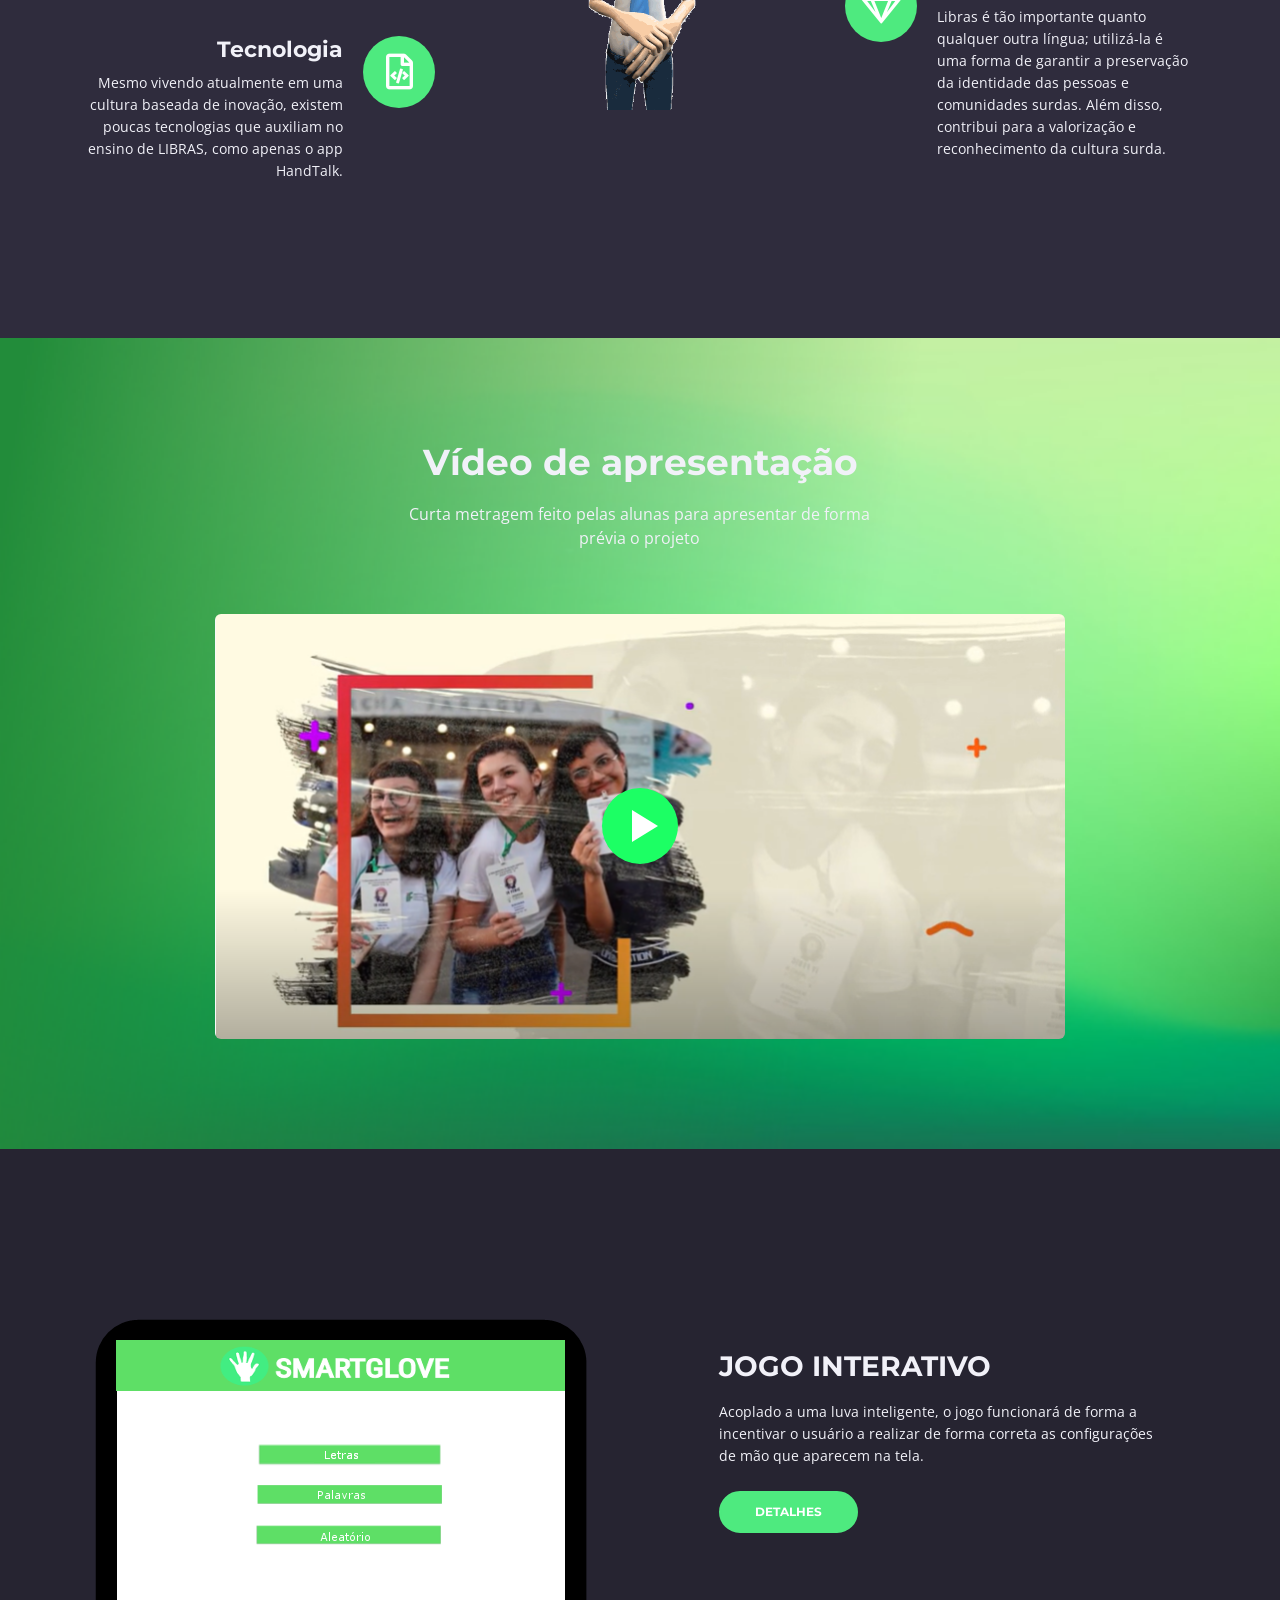
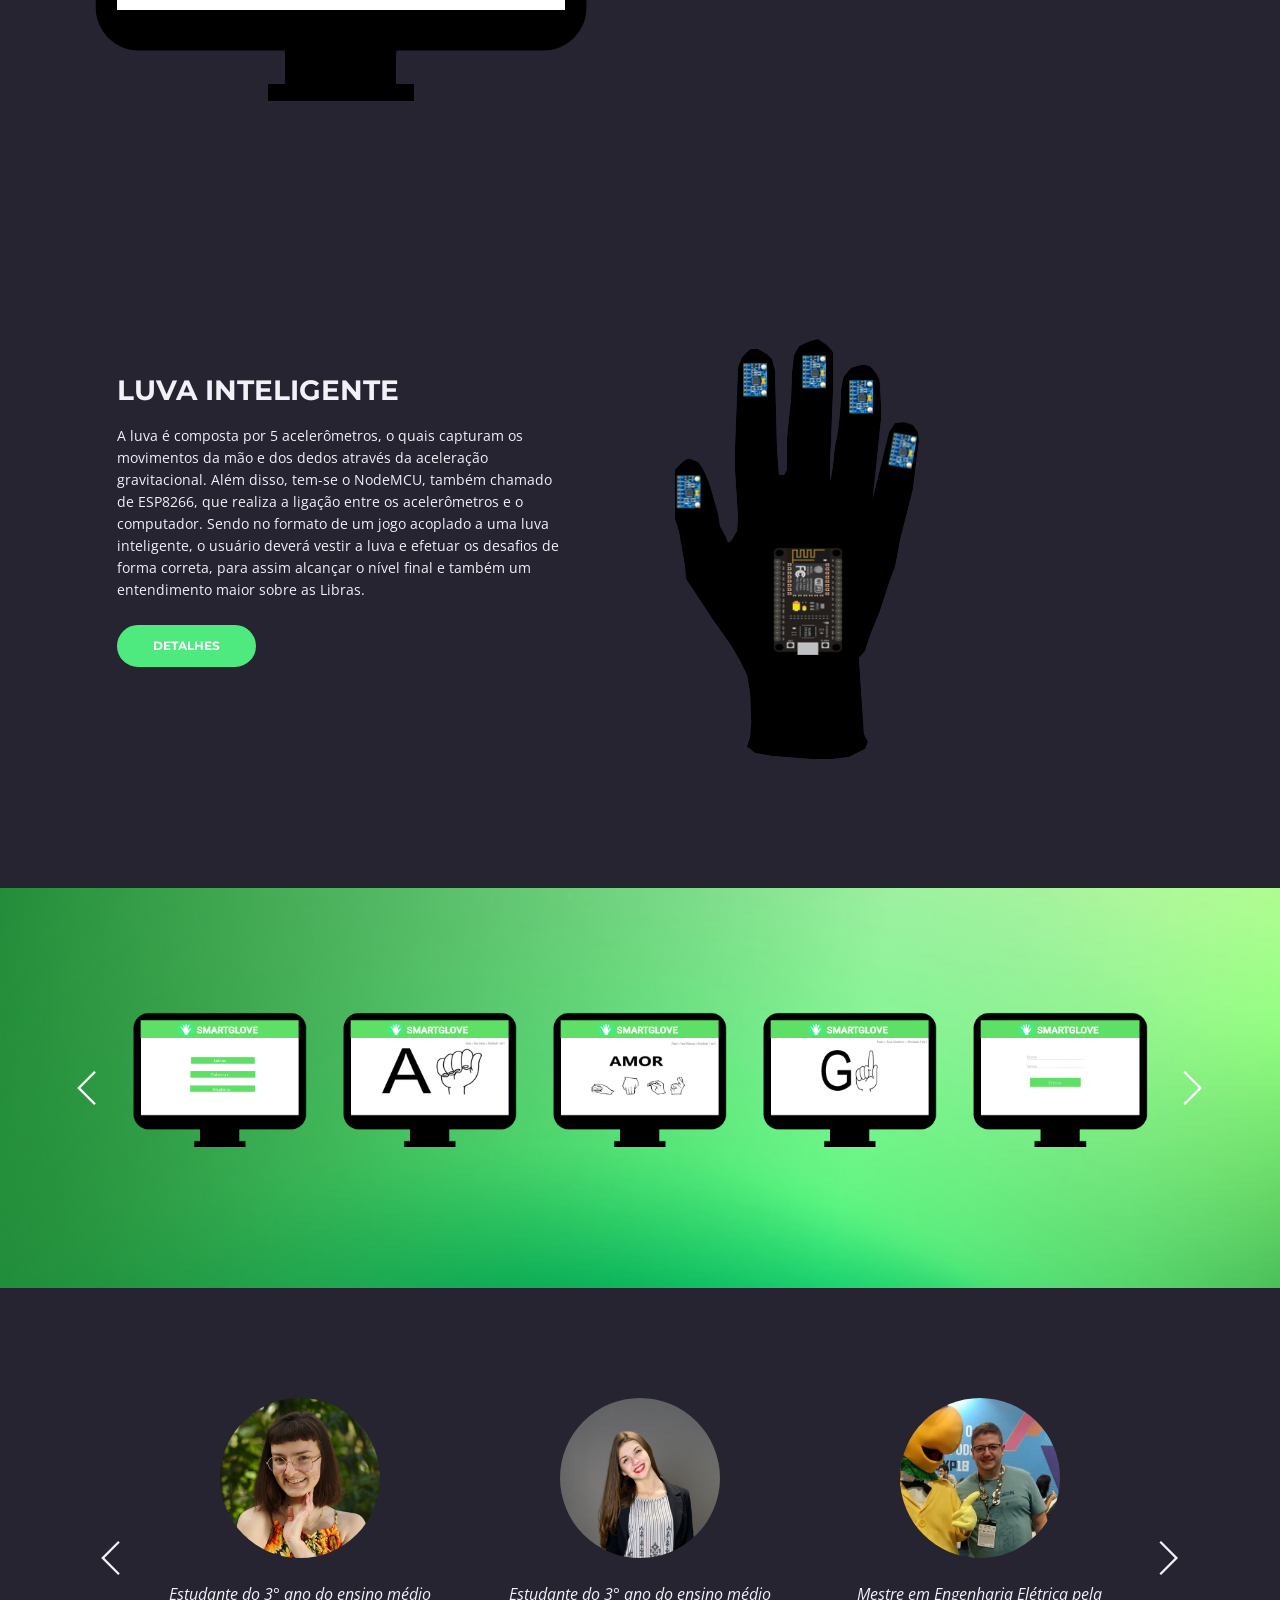
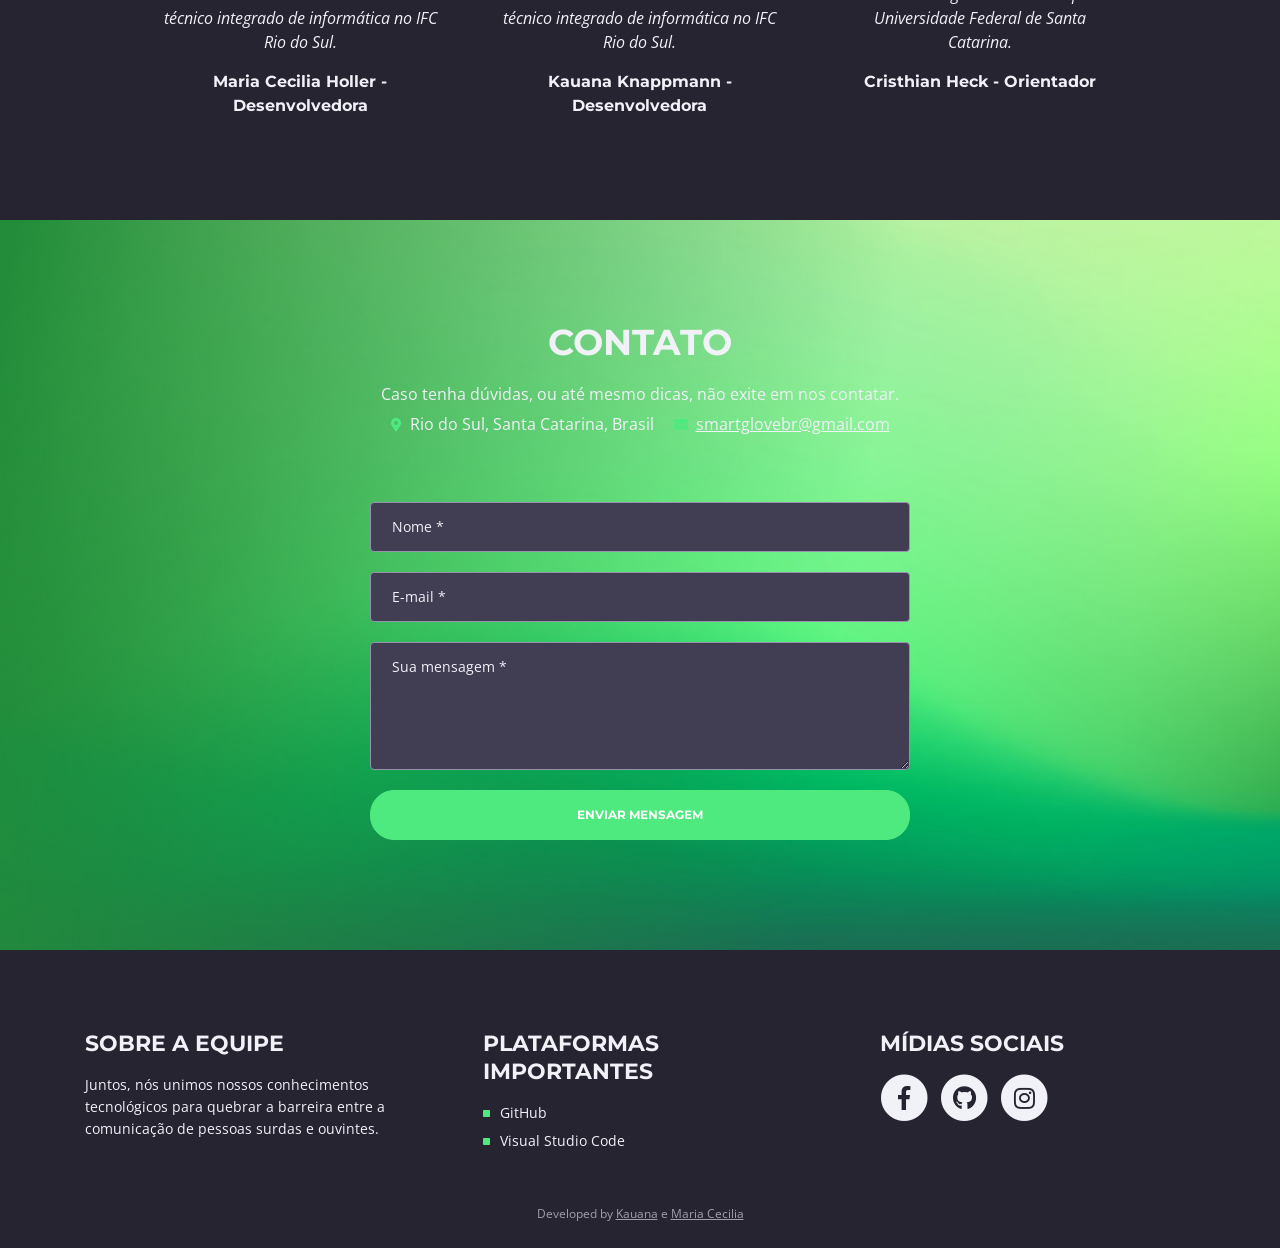
==== commit e4355c69: "TASK00103 email enviando nao funciona" ====
--- a/index.html
+++ b/index.html
@@ -704,17 +704,17 @@
                     <!-- Contact Form -->
                     <form action="enviar.php" method="POST">
                         <div class="form-group">
-                            <input type="text" class="form-control-input" id="cname" required>
+                            <input type="text" class="form-control-input" id="cname" name="cname" required>
                             <label class="label-control" for="cname">Nome *</label>
                             <div class="help-block with-errors"></div>
                         </div>
                         <div class="form-group">
-                            <input type="email" class="form-control-input" id="cemail" required>
+                            <input type="email" class="form-control-input" id="cemail" name="cemail" required>
                             <label class="label-control" for="cemail">E-mail *</label>
                             <div class="help-block with-errors"></div>
                         </div>
                         <div class="form-group">
-                            <textarea class="form-control-textarea" id="cmessage" required></textarea>
+                            <textarea class="form-control-textarea" id="cmessage" name="cmessage" required></textarea>
                             <label class="label-control" for="cmessage">Sua mensagem *</label>
                             <div class="help-block with-errors"></div>
                         </div>
--- a/css/styles.css
+++ b/css/styles.css
@@ -603,7 +603,7 @@
 #pmsgSubmit.h3.text-center {
 	display: block;
 	margin-bottom: 0;
-	color: #f1f1f8;
+	color: #1f1f5e;
 	font: 400 1.125rem/1rem "Open Sans", sans-serif;
 }
 
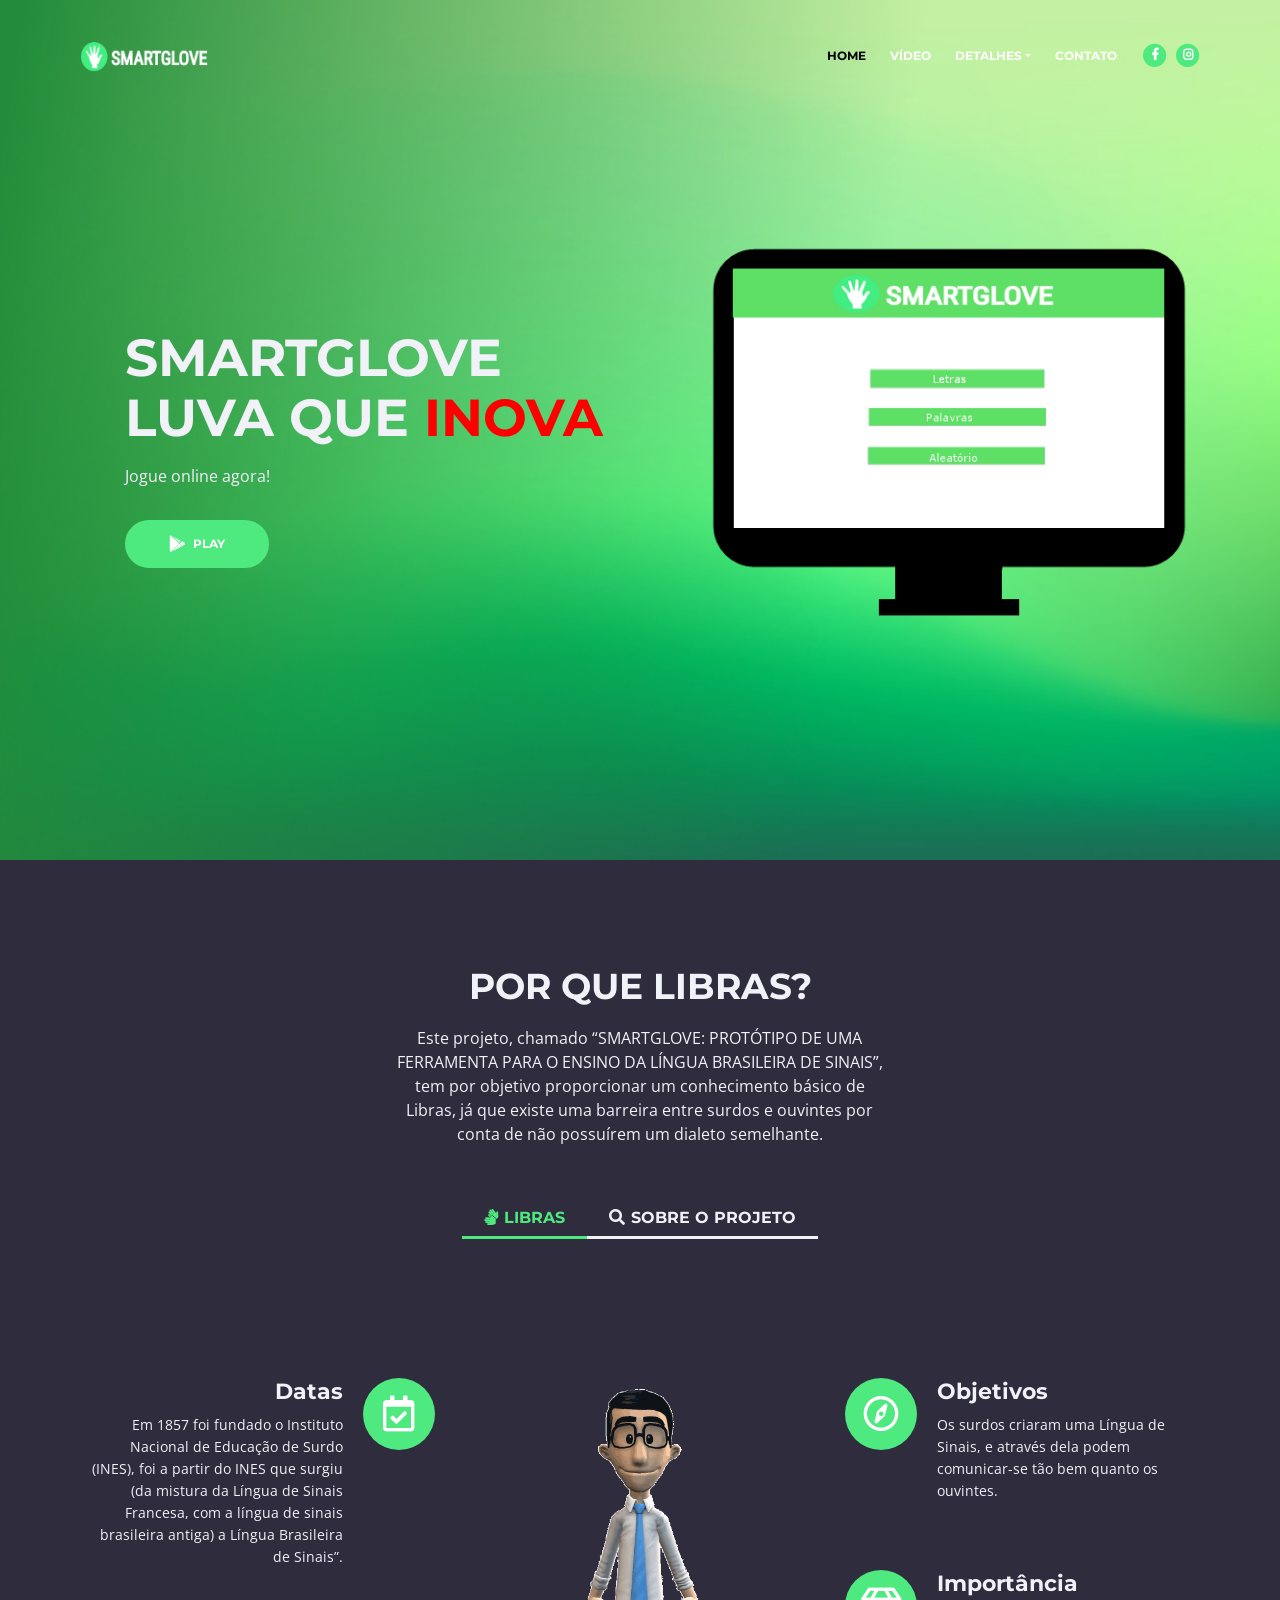
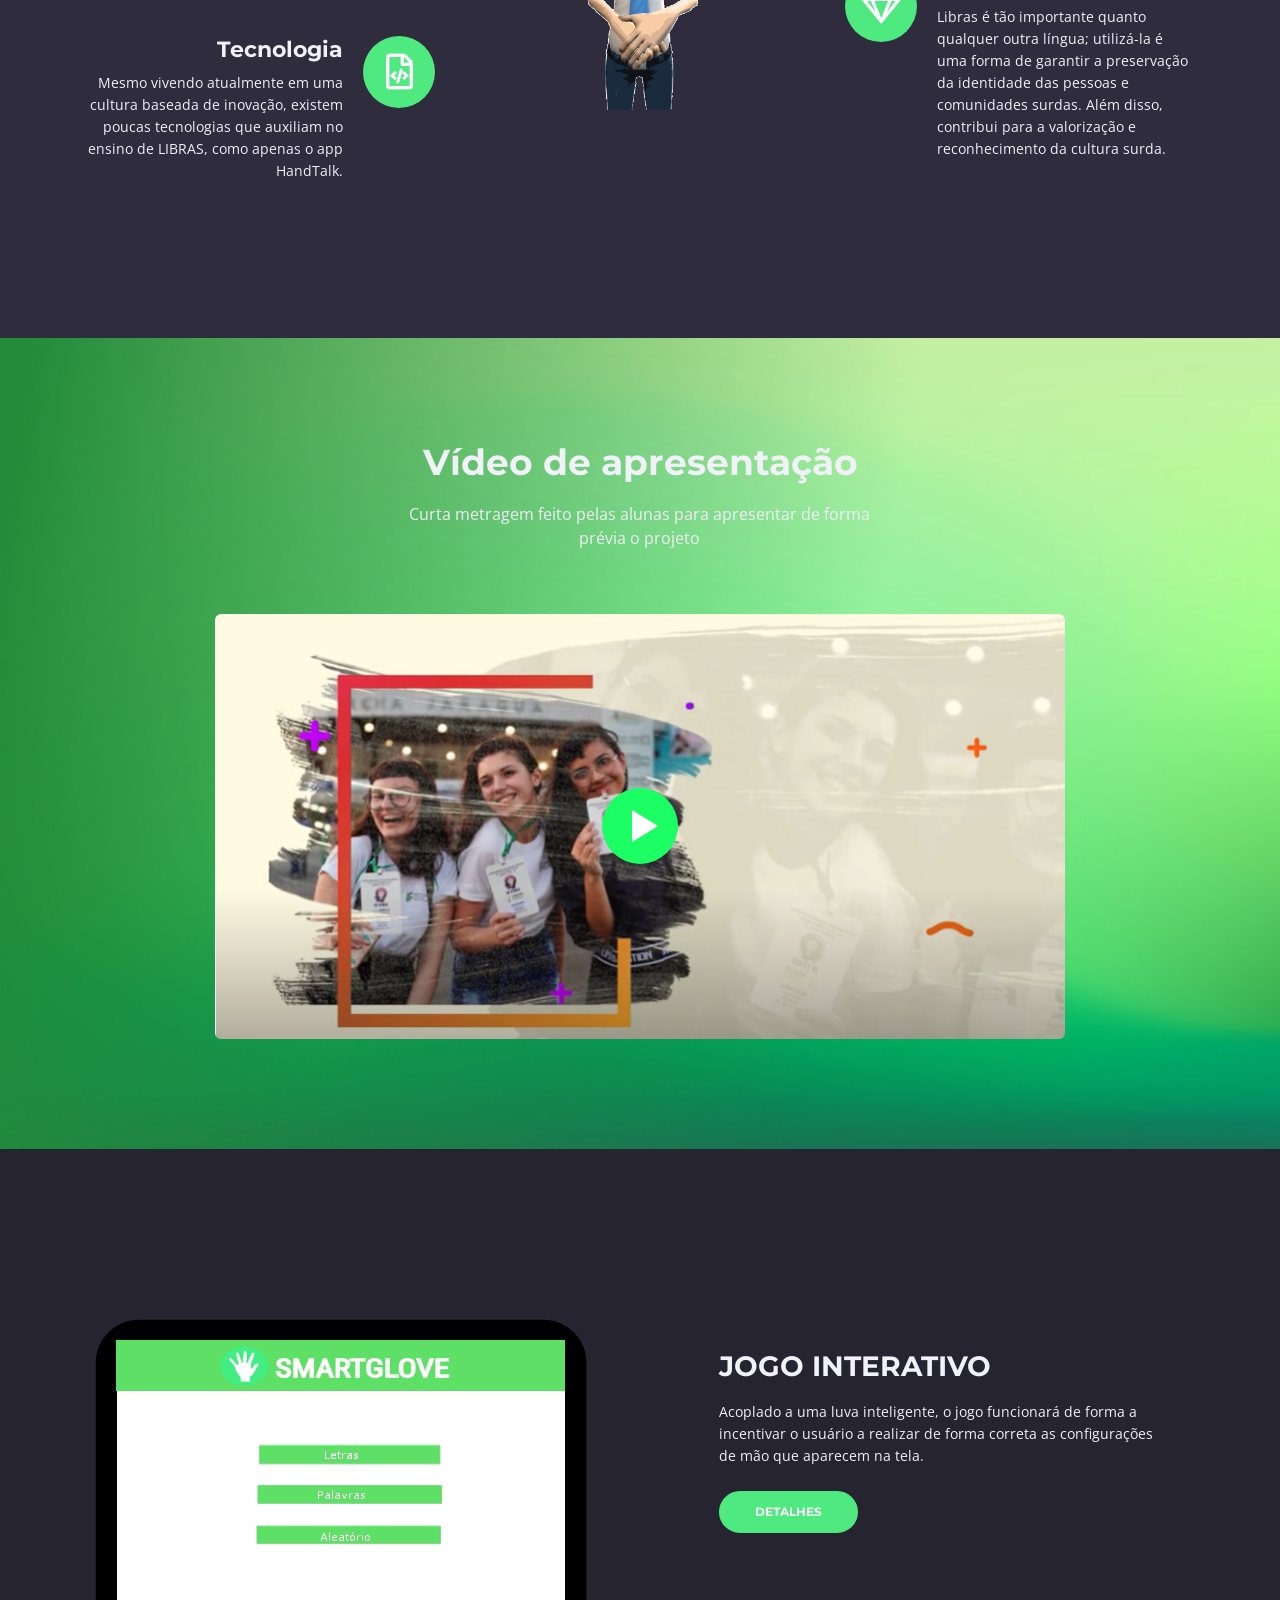
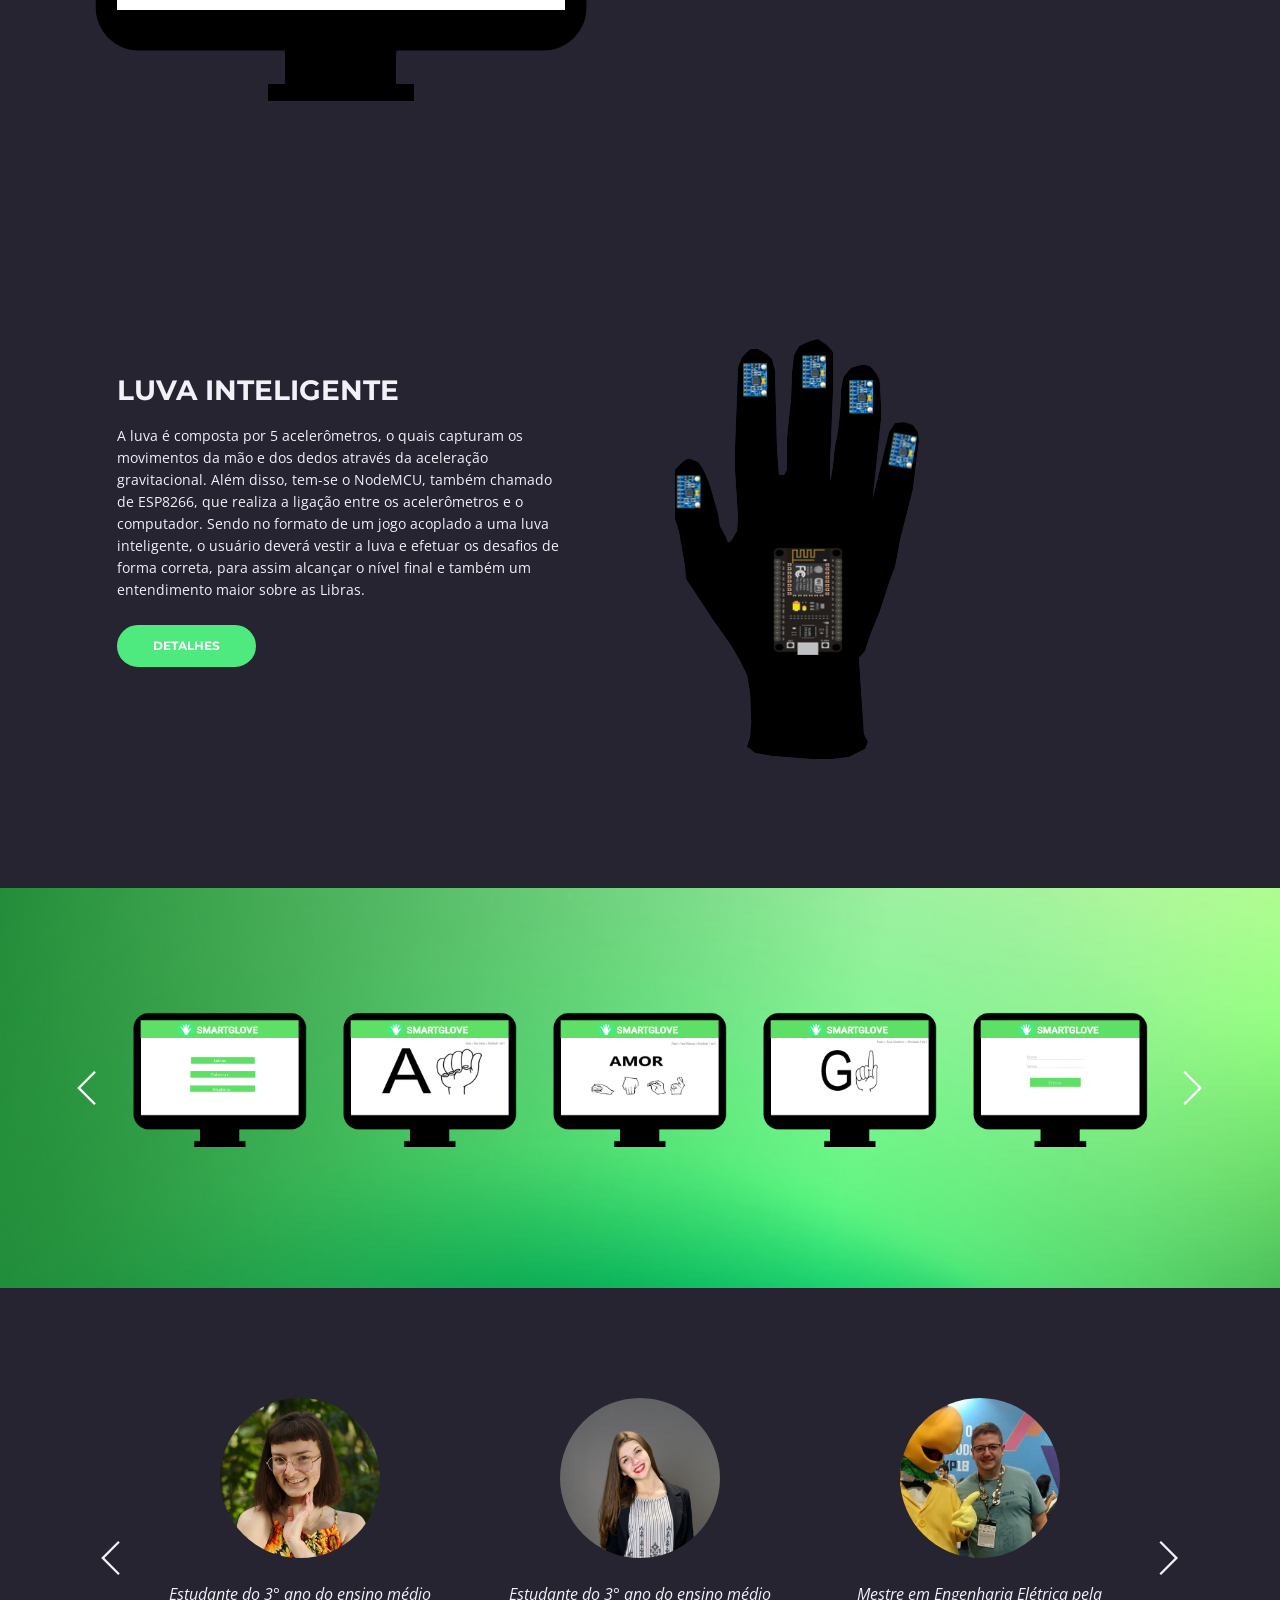
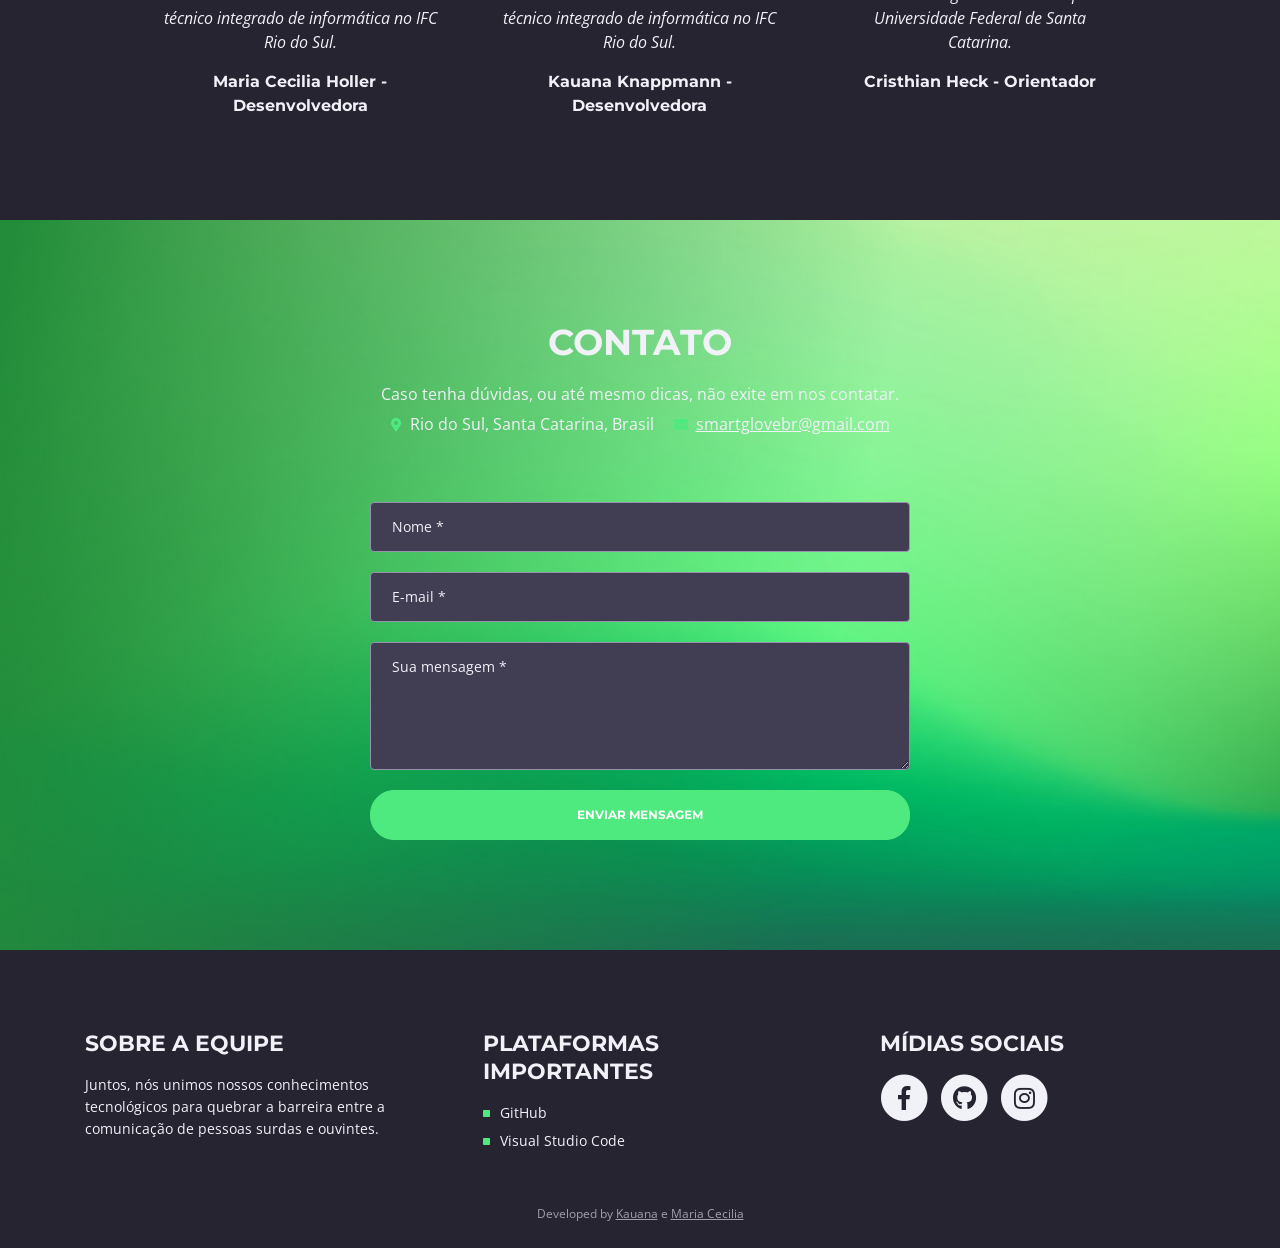
==== commit 5060f05b: "TASK00105" ====
--- a/index.html
+++ b/index.html
@@ -719,7 +719,7 @@
                             <div class="help-block with-errors"></div>
                         </div>
                         <div class="form-group">
-                            <button type="submit" class="form-control-submit-button">ENVIAR MENSAGEM</button>
+                            <button type="button" class="form-control-submit-button" OnClick="sendToPHP_AJAX()">ENVIAR MENSAGEM</button>
                         </div>
                     </form>
                     
@@ -809,5 +809,30 @@
     <script src="js/morphext.min.js"></script> <!-- Morphtext rotating text in the header -->
     <script src="js/validator.min.js"></script> <!-- Validator.js - Bootstrap plugin that validates forms -->
     <script src="js/scripts.js"></script> <!-- Custom scripts -->
+    <script>
+        function sendToPHP_AJAX(){
+            let cname = document.getElementById("cname").value;
+            let cemail = document.getElementById("cemail").value;
+            let cmessage = document.getElementById("cmessage").value;
+            let path = 'enviar.php'; //arquivo php que ele irá fazer a requisição ajax.
+            let AJAX = new XMLHttpRequest();
+            AJAX.onreadystatechange = function(){
+                                        console.log(this.readyState);
+                                        console.log(this.status);
+                                        console.log(this.response);
+                                        if (this.readyState == 4 && this.status == 200){
+                                            phpResponse_AJAX(this.responseText); //função que ele chamará quando o php retornar um valor.
+                                        }
+                                    };
+            AJAX.open("POST", path, true);
+            AJAX.setRequestHeader("Content-type", "application/x-www-form-urlencoded");
+            AJAX.send("cname="+cname+"&cemail="+cemail+"&cmessage="+cmessage);
+        }
+
+        function phpResponse_AJAX(returnedData){
+            //returnedData é o retorno d php, ou seja, tudo que o php der "ECHO" retornará nesta variavel.
+            alert(returnedData);
+        }
+    </script>
 </body>
 </html>
--- a/css/styles.css
+++ b/css/styles.css
@@ -1663,7 +1663,7 @@
 }
 
 a:hover.back-to-top {
-	background-color: #80bd5f/*#36edfd*/;
+	background-color: #74e992/*#36edfd*/;
 }
 
 
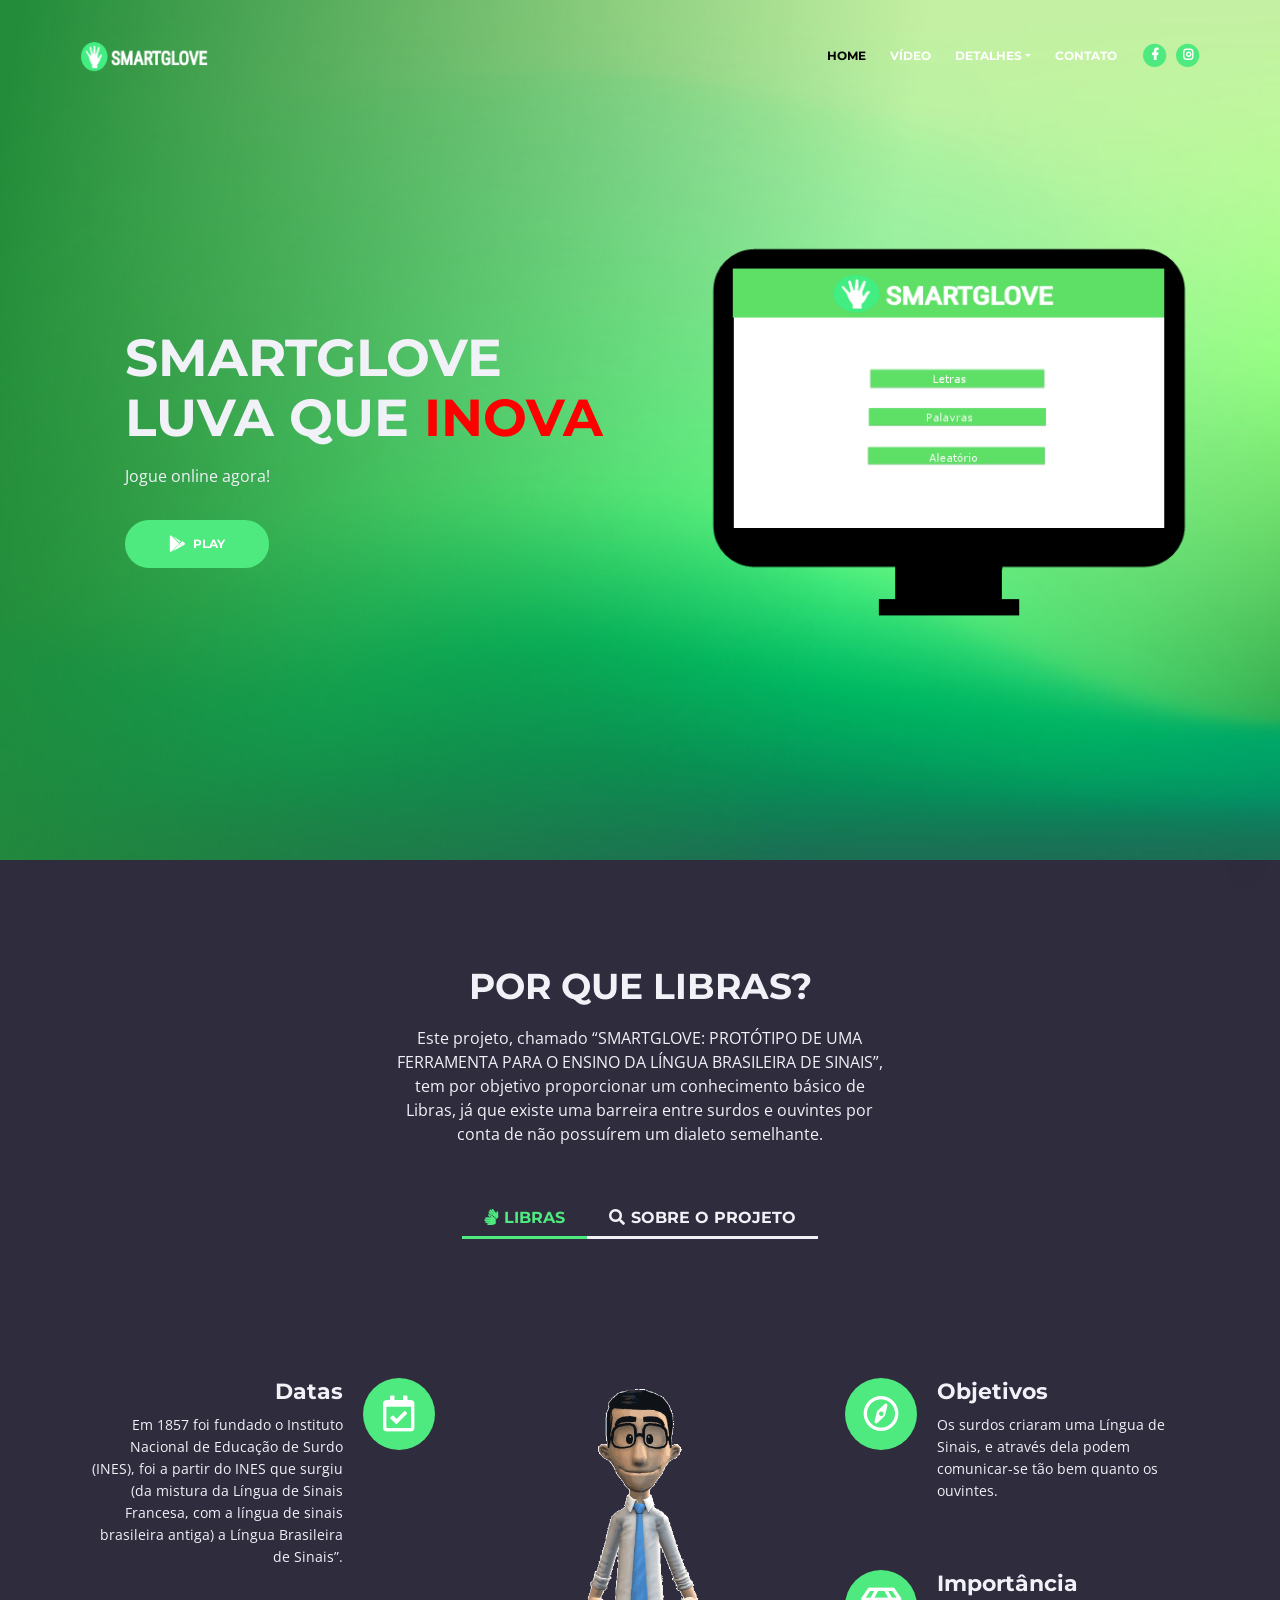
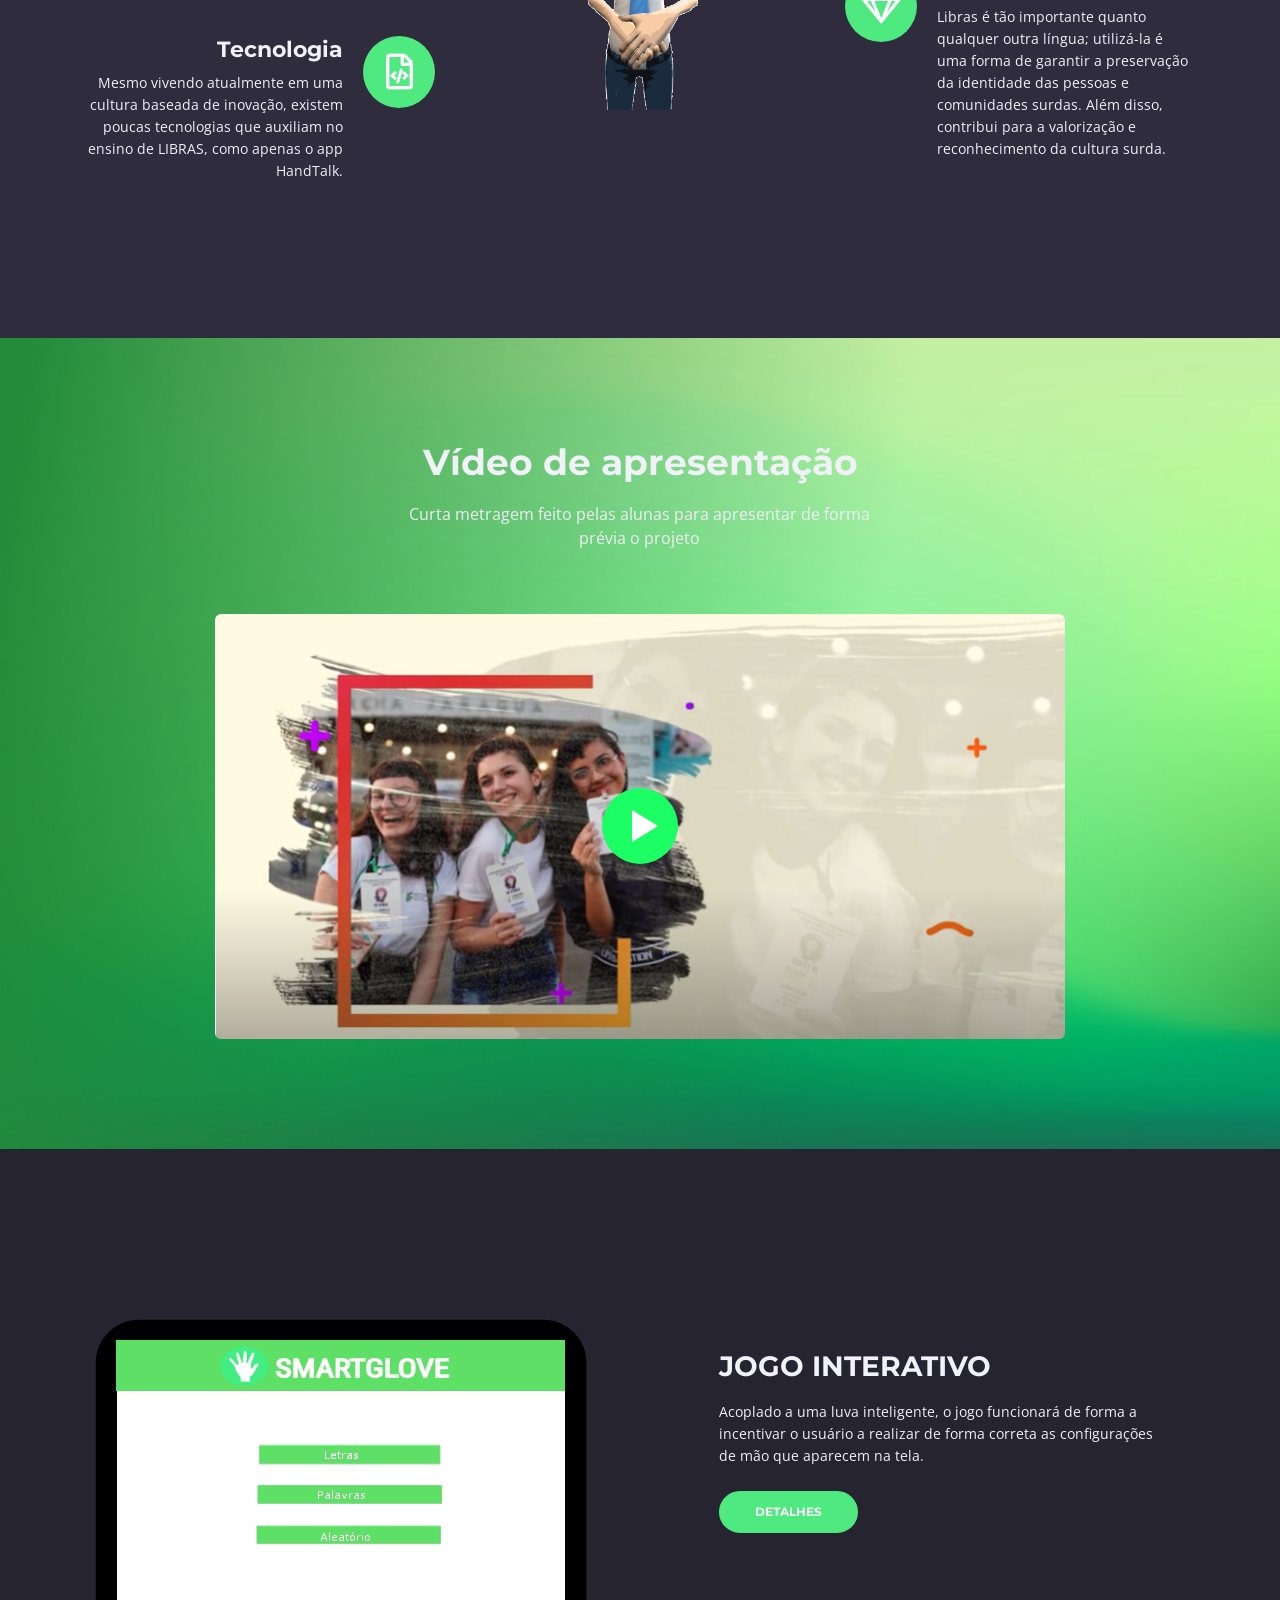
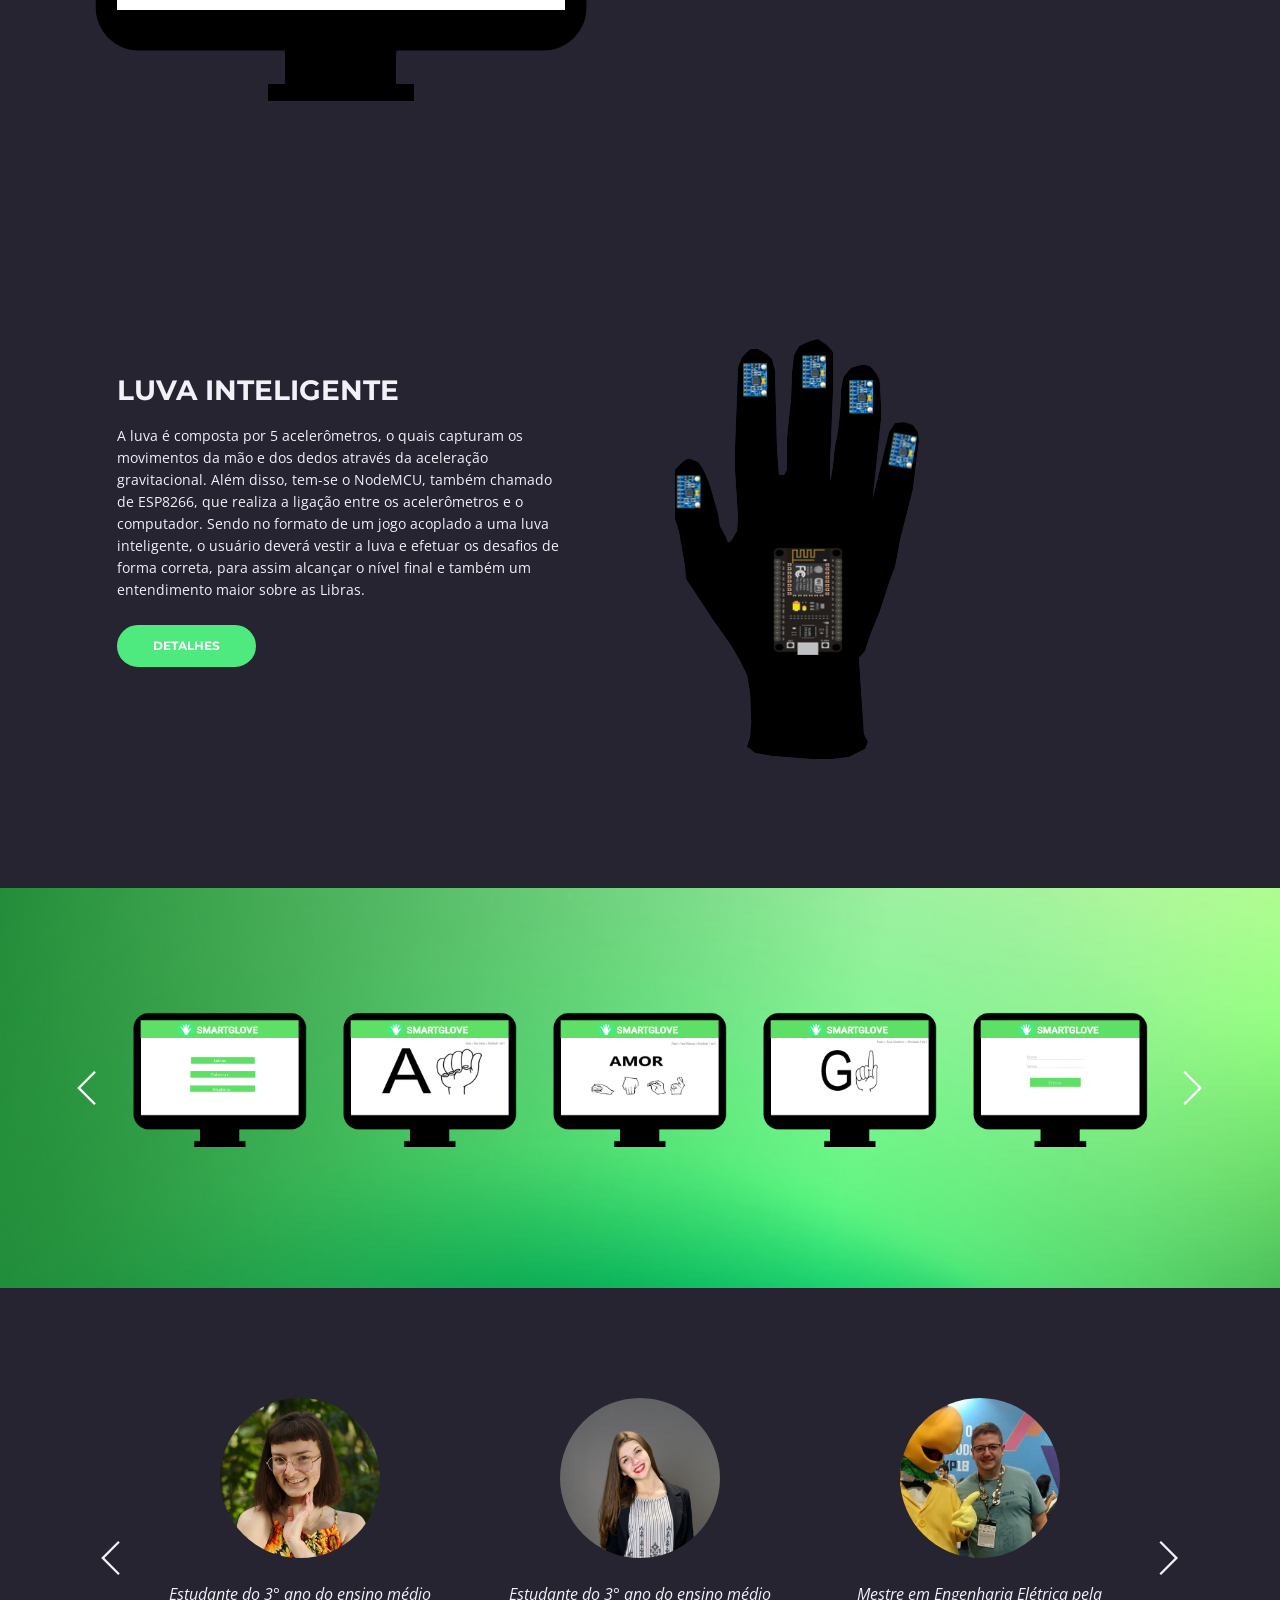
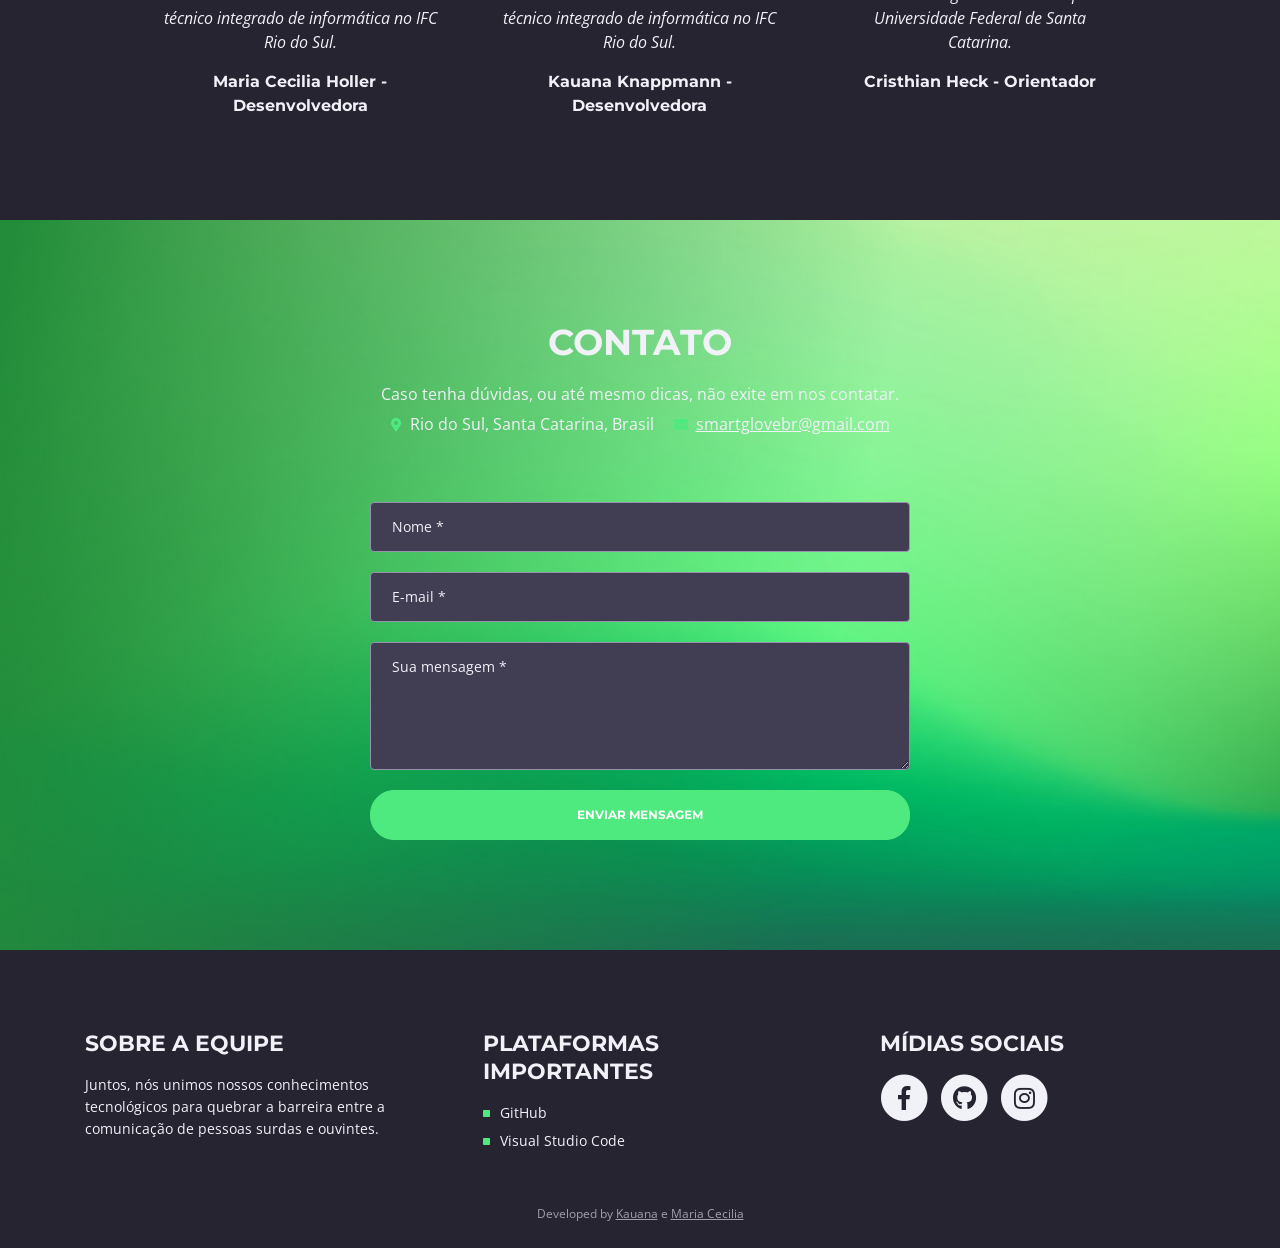
==== commit b95f6b4c: "TASK00111 value igual a vazio depois que envia" ====
--- a/index.html
+++ b/index.html
@@ -832,6 +832,10 @@
         function phpResponse_AJAX(returnedData){
             //returnedData é o retorno d php, ou seja, tudo que o php der "ECHO" retornará nesta variavel.
             alert(returnedData);
+
+            cname.value = "";
+            cemail.value = "";
+            cmessage.value = "";
         }
     </script>
 </body>
